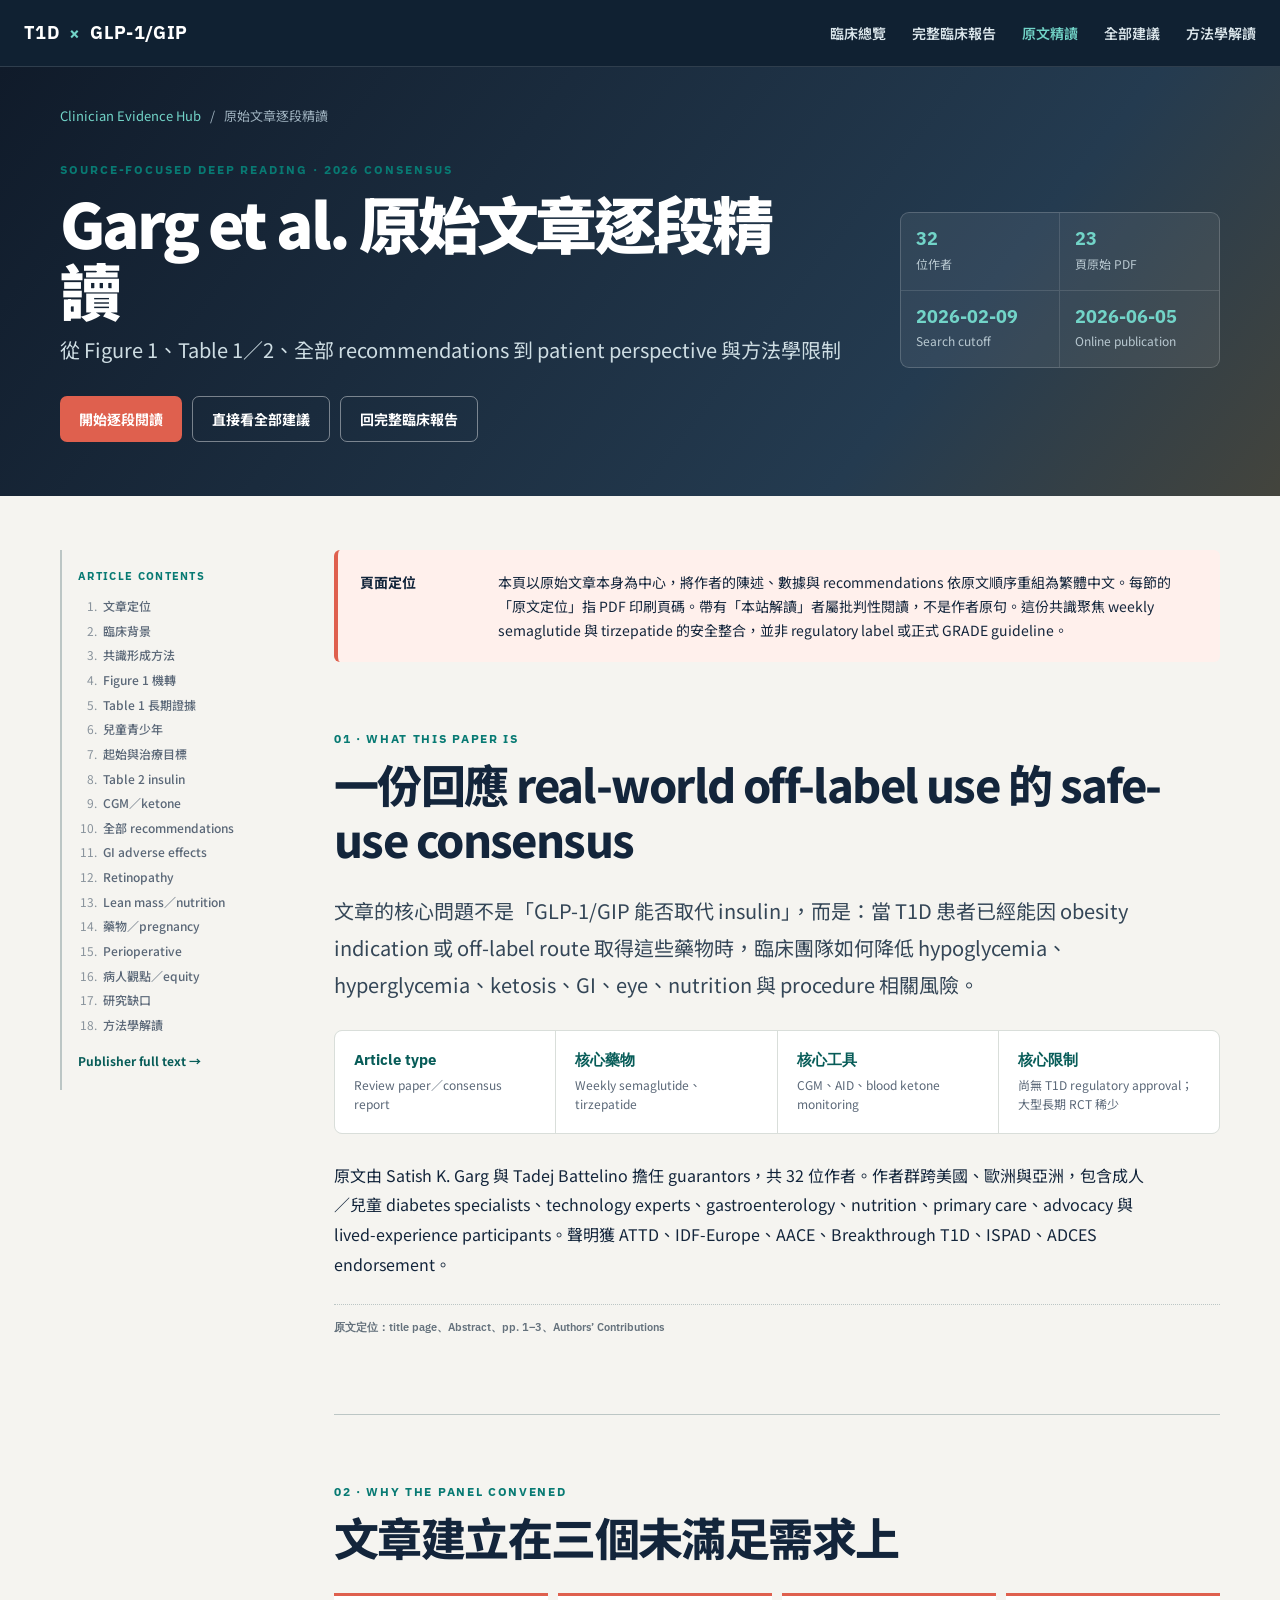
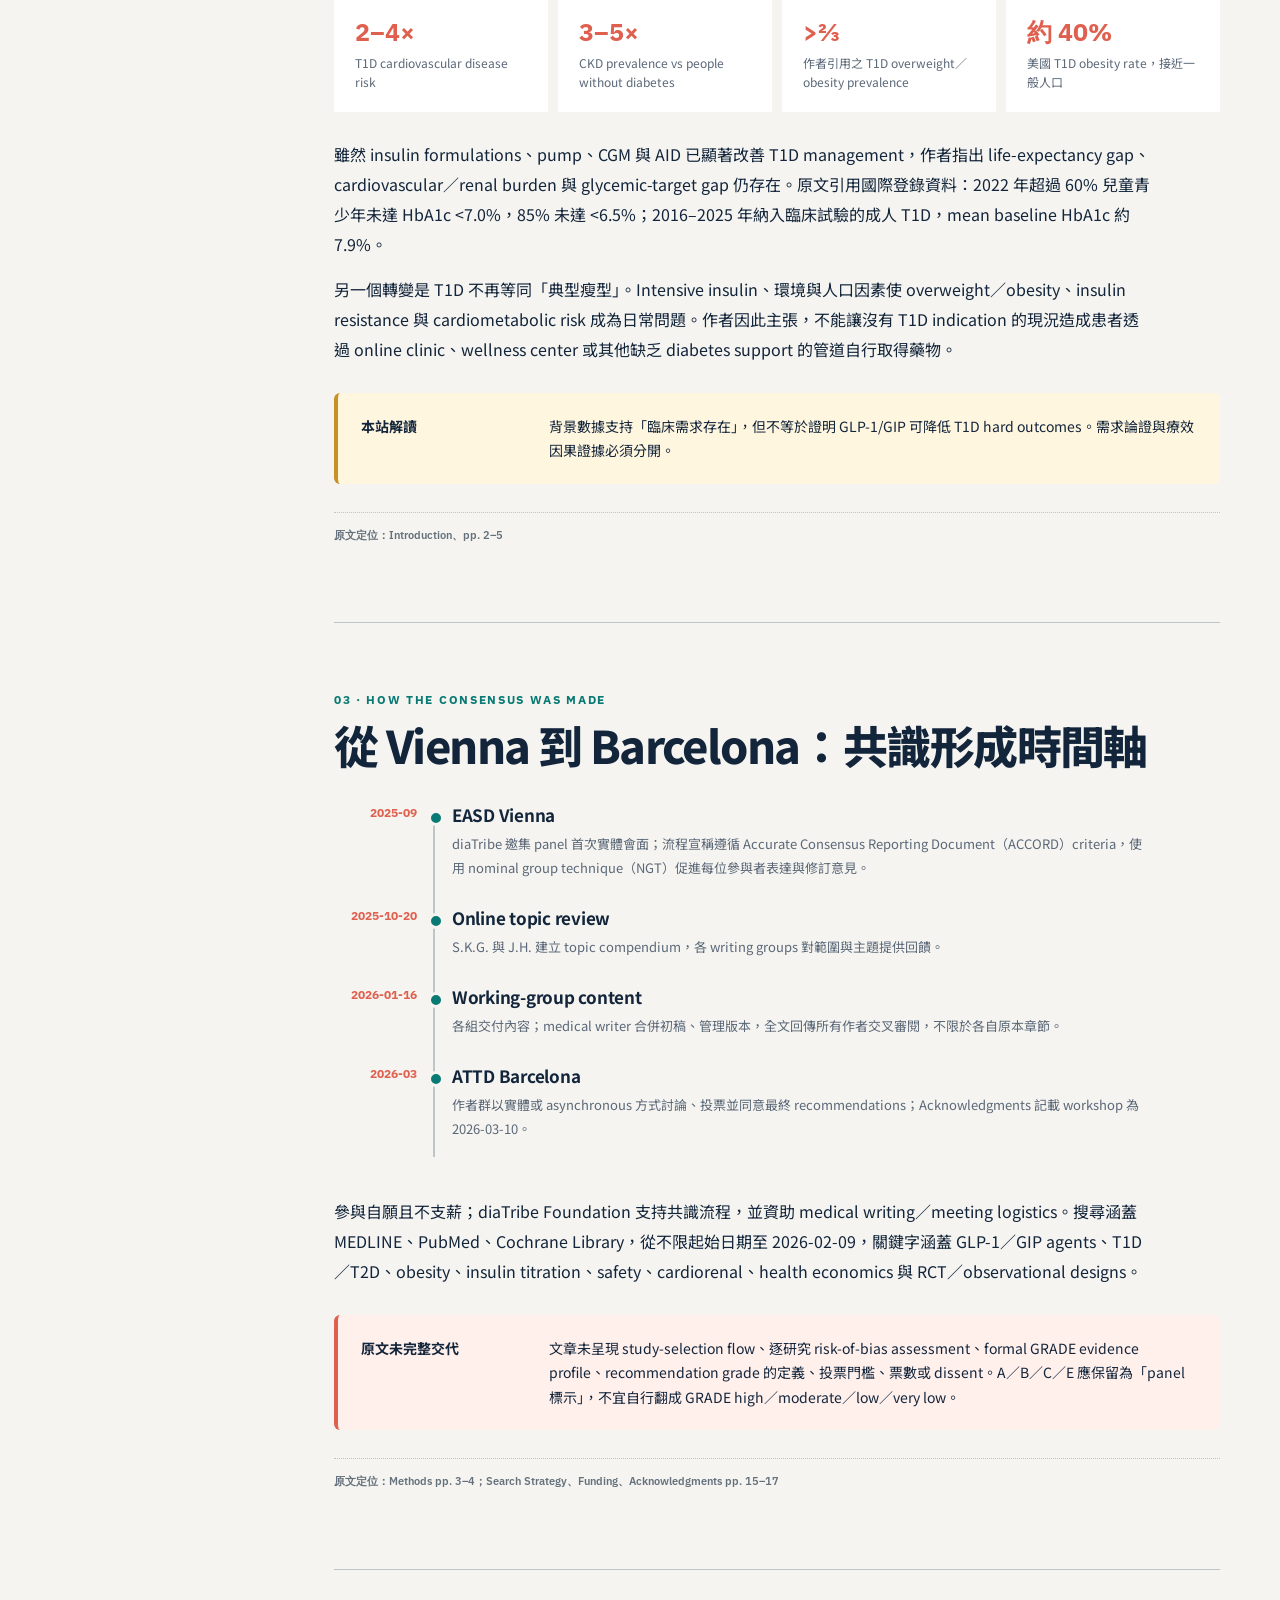
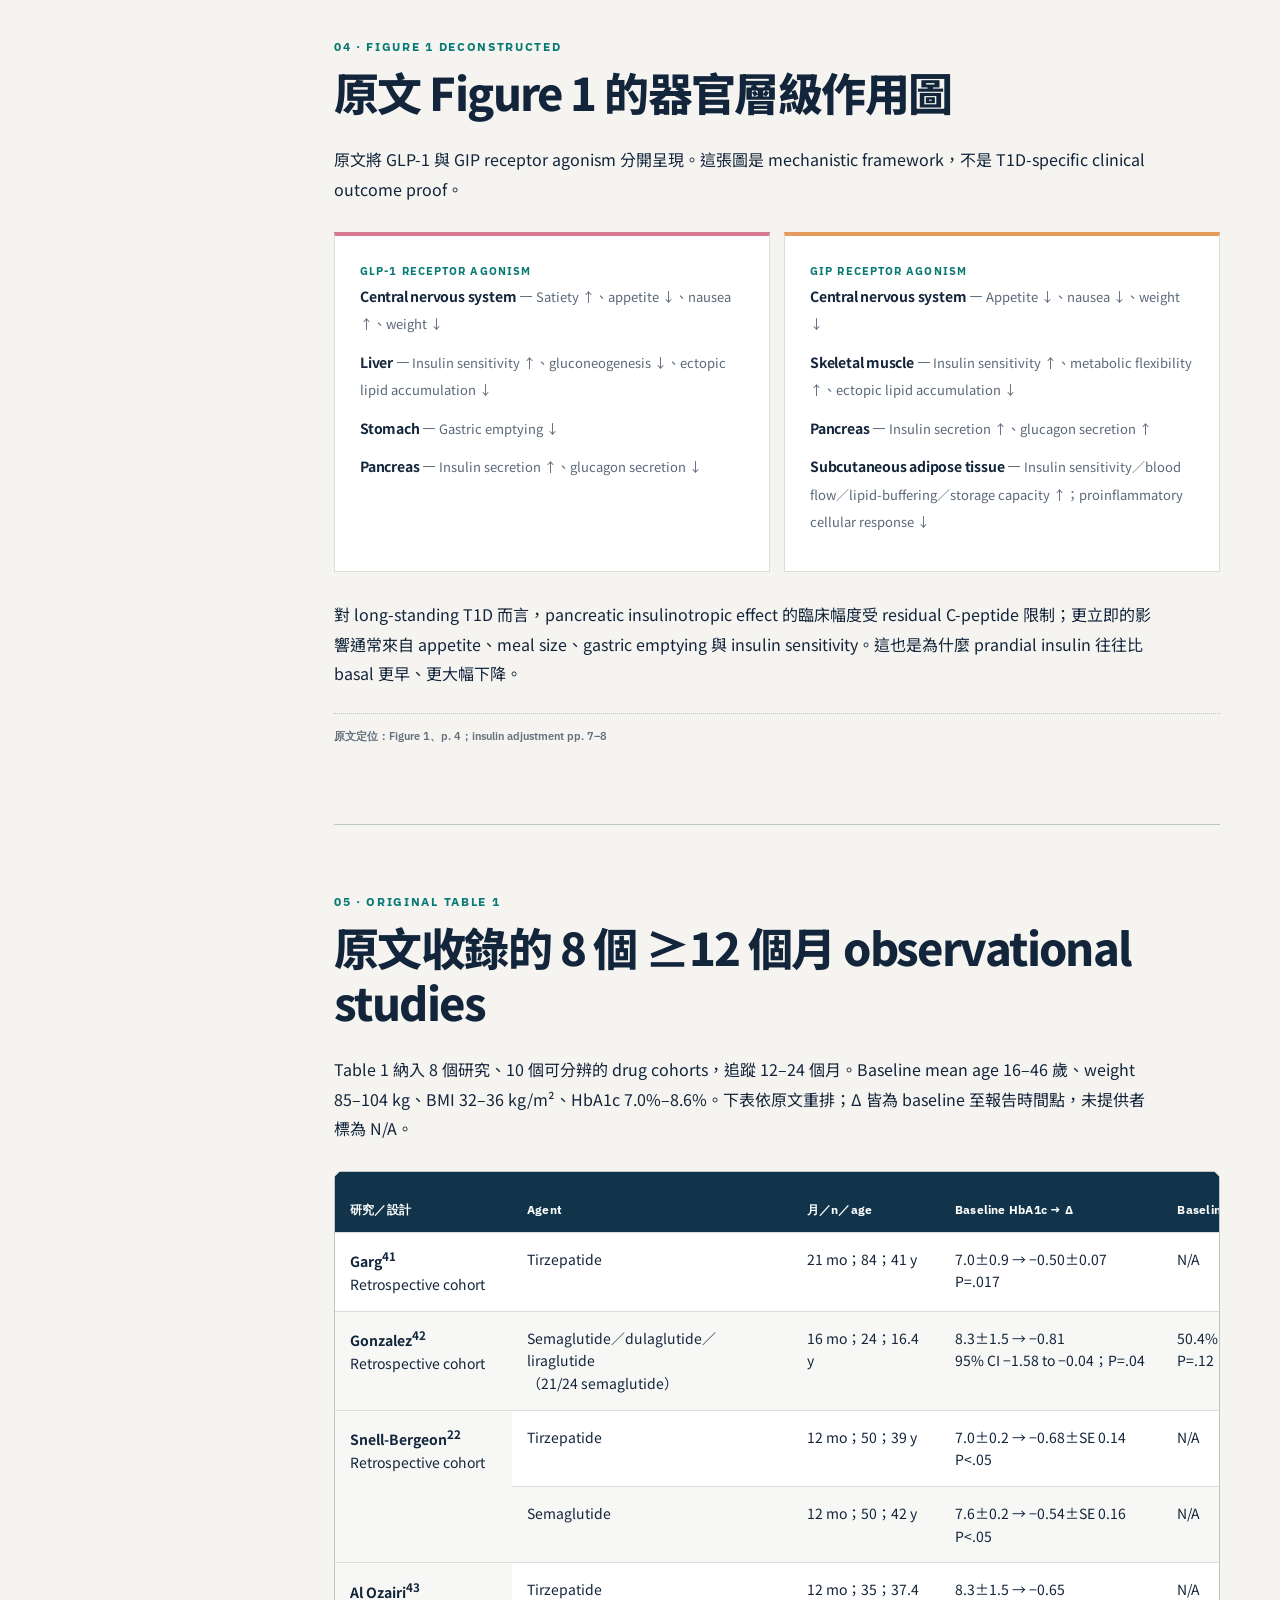
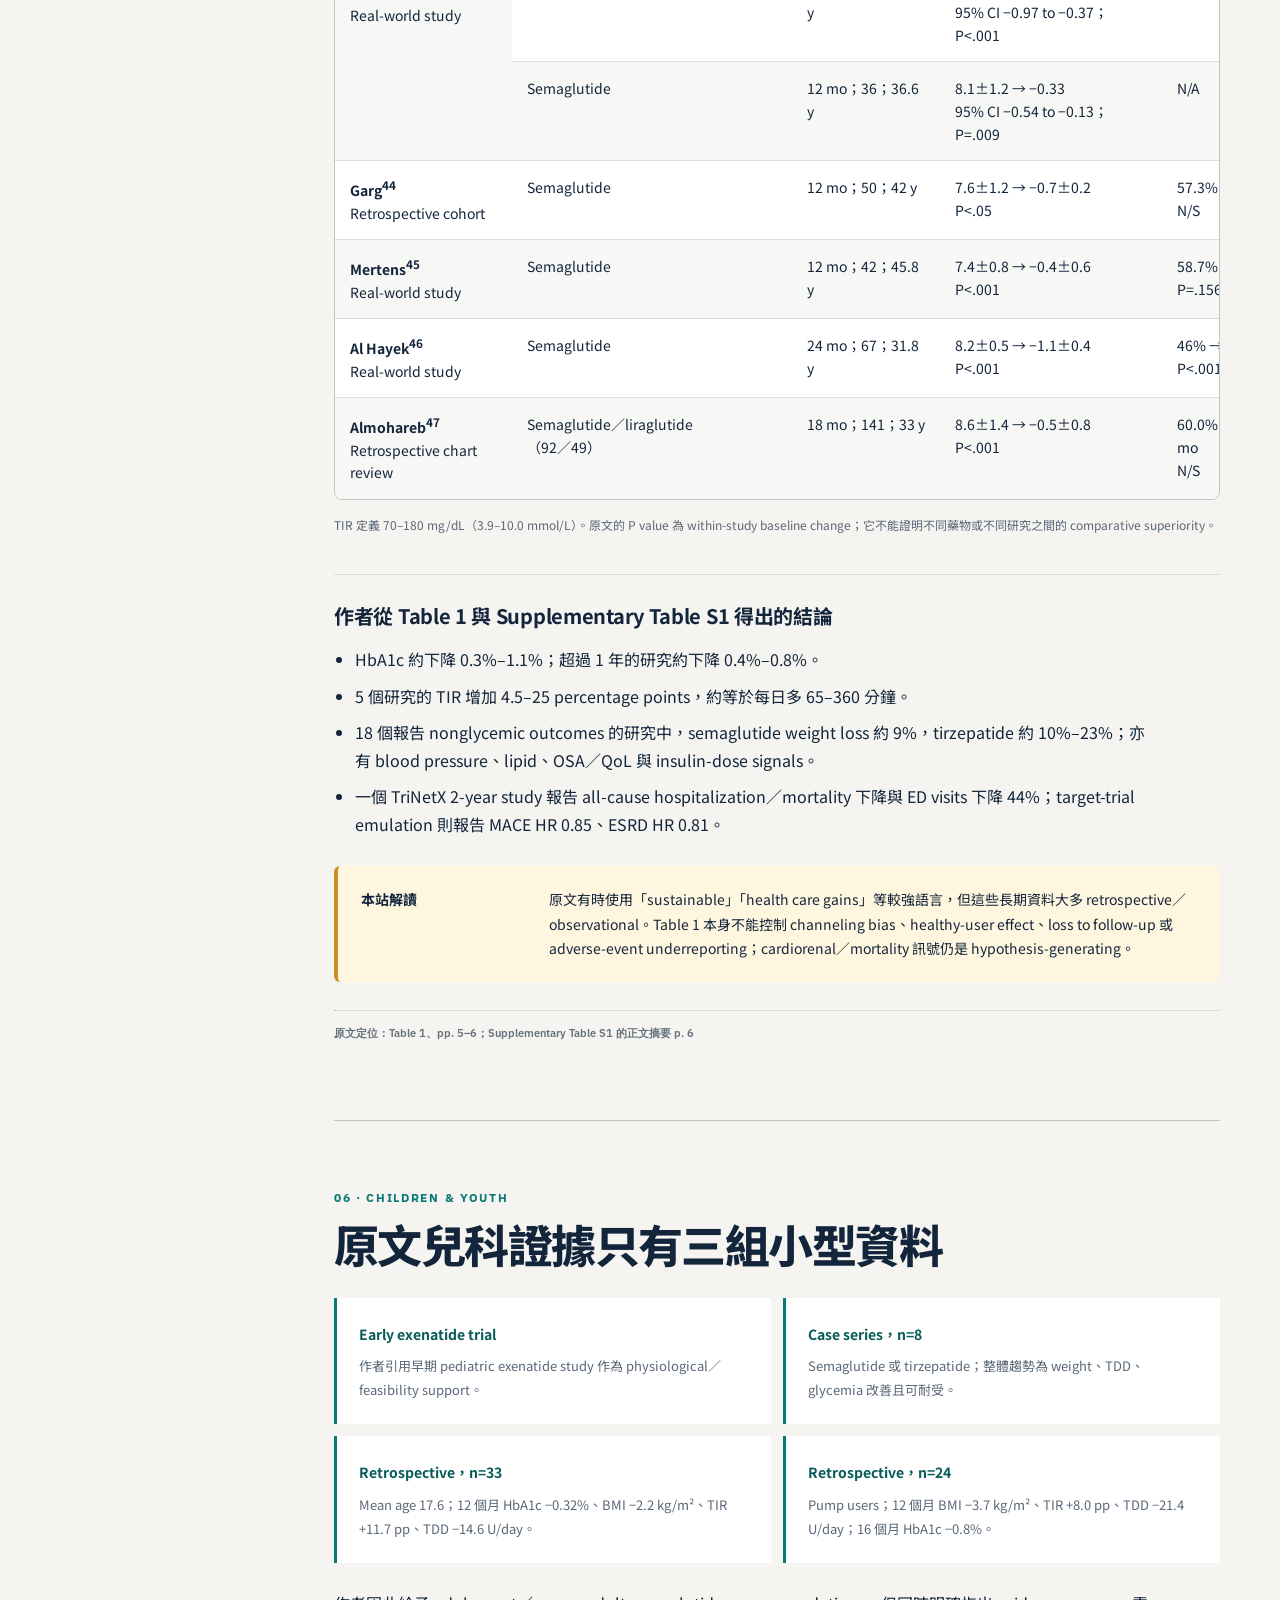
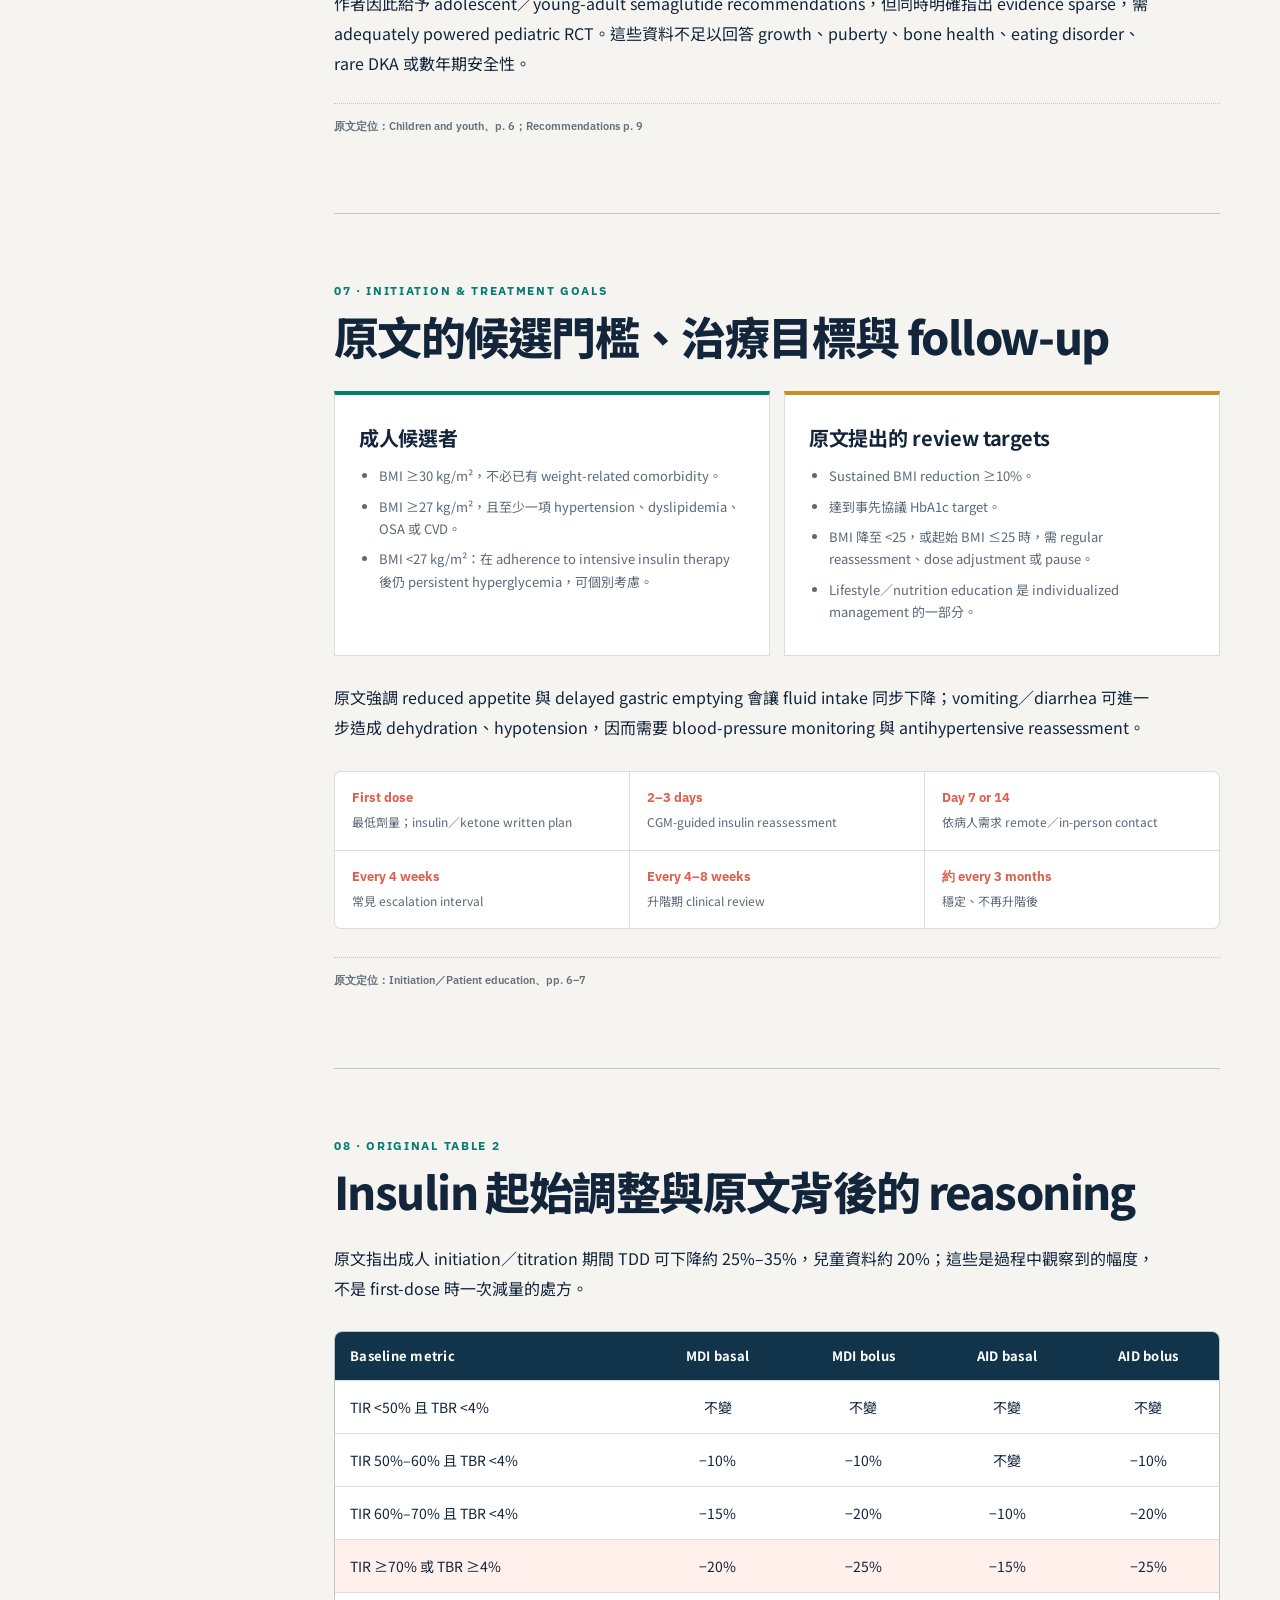
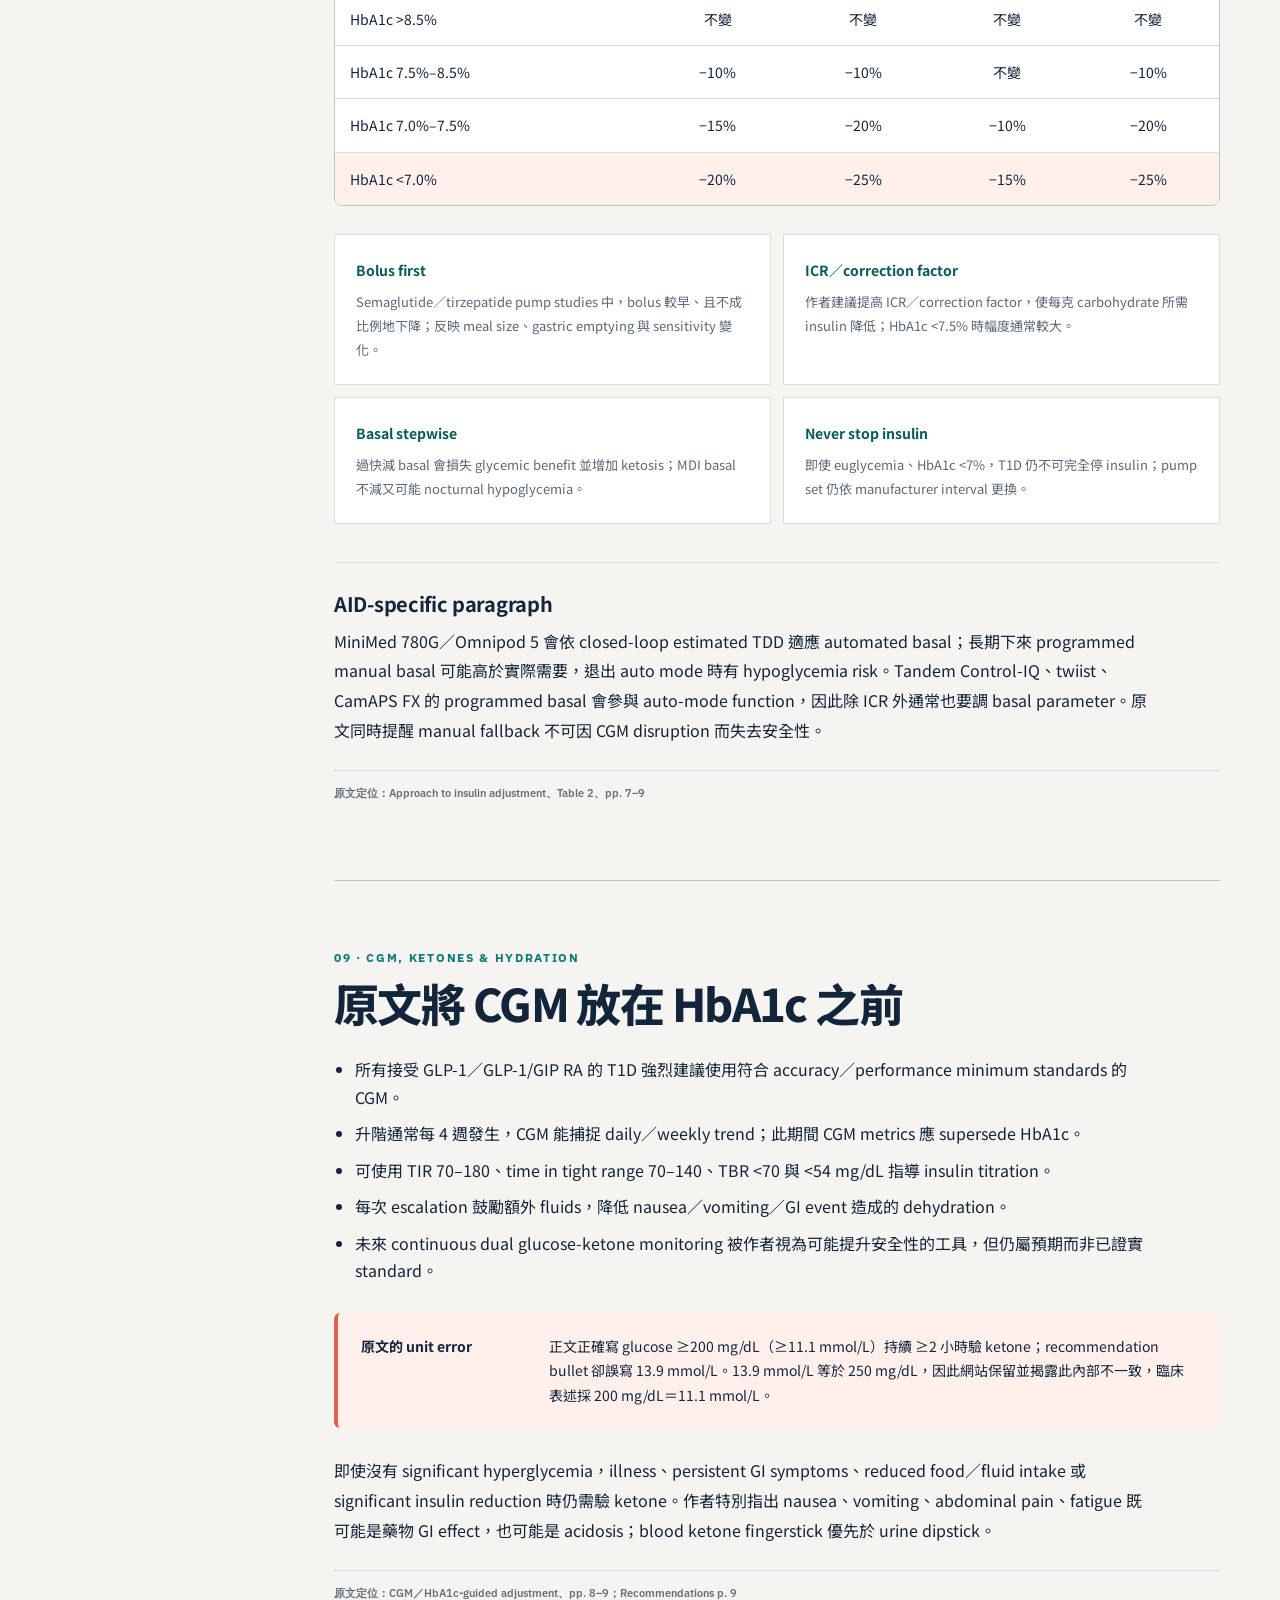
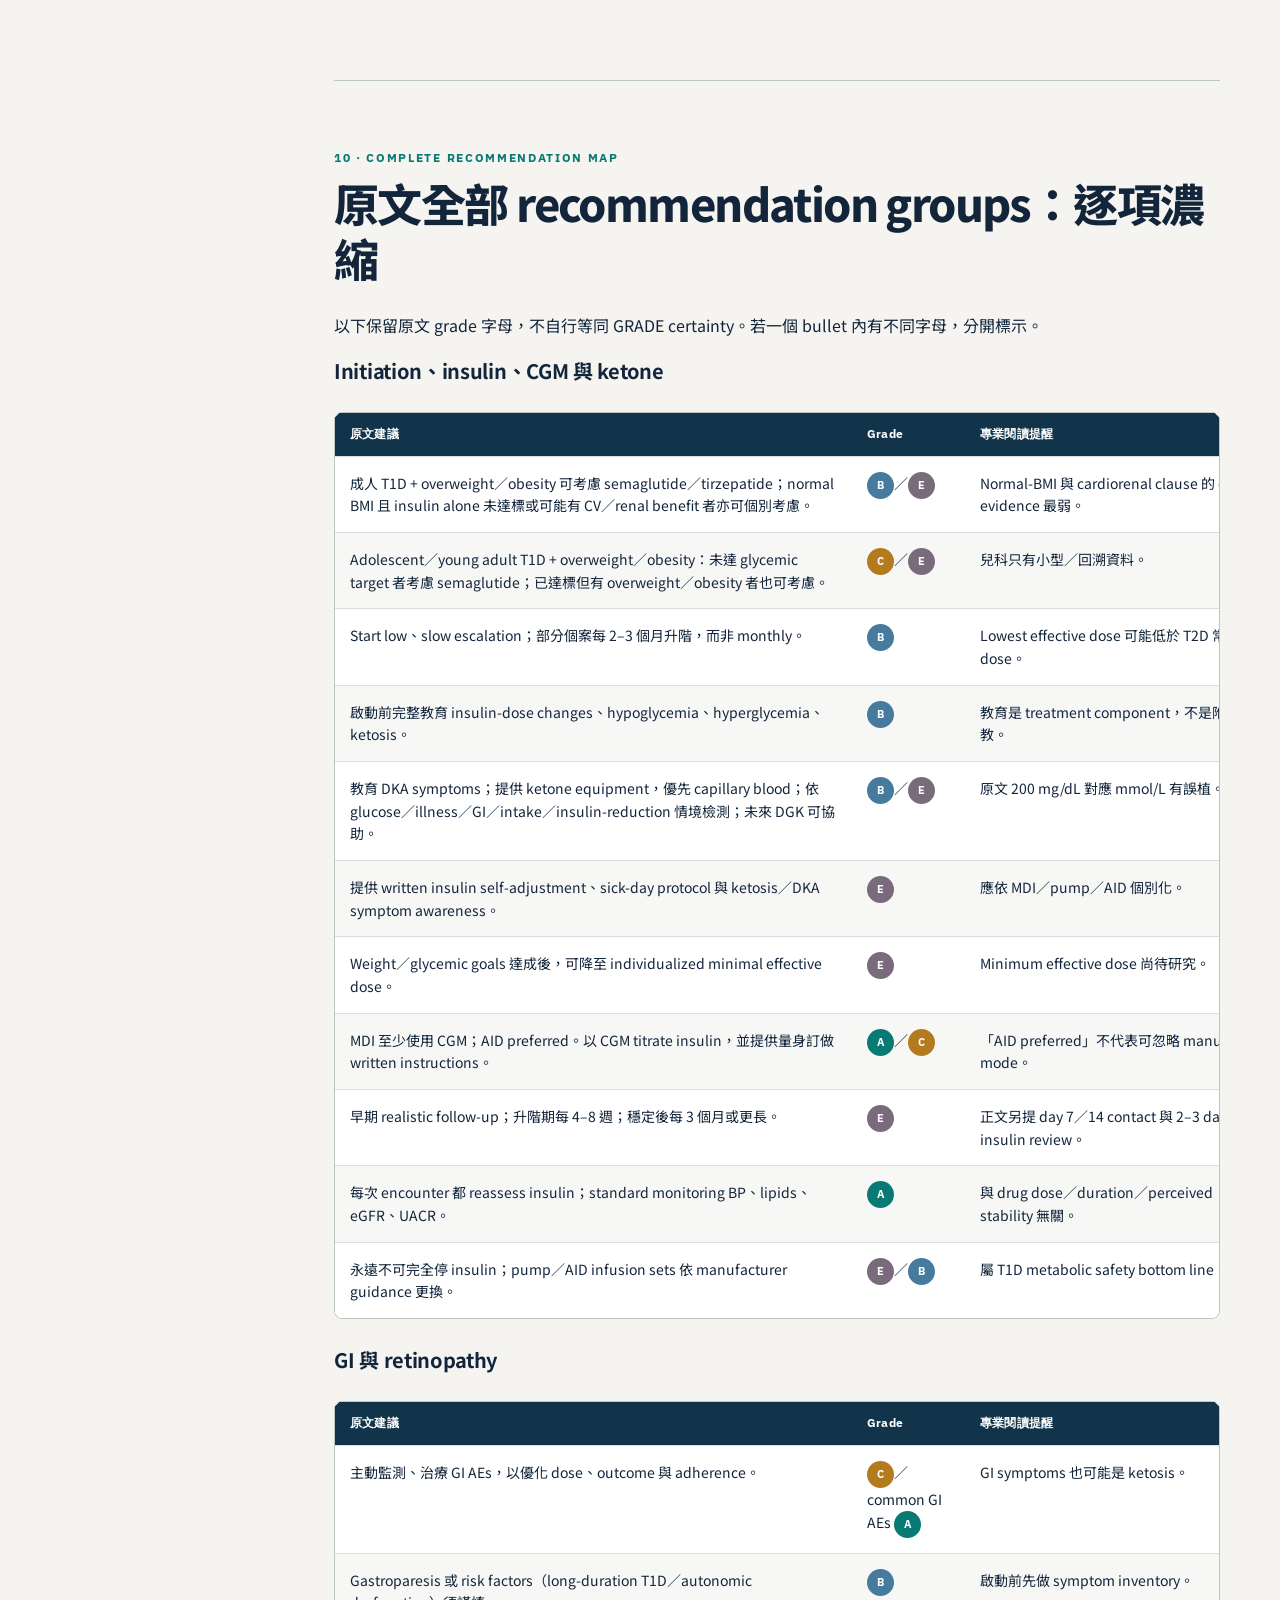
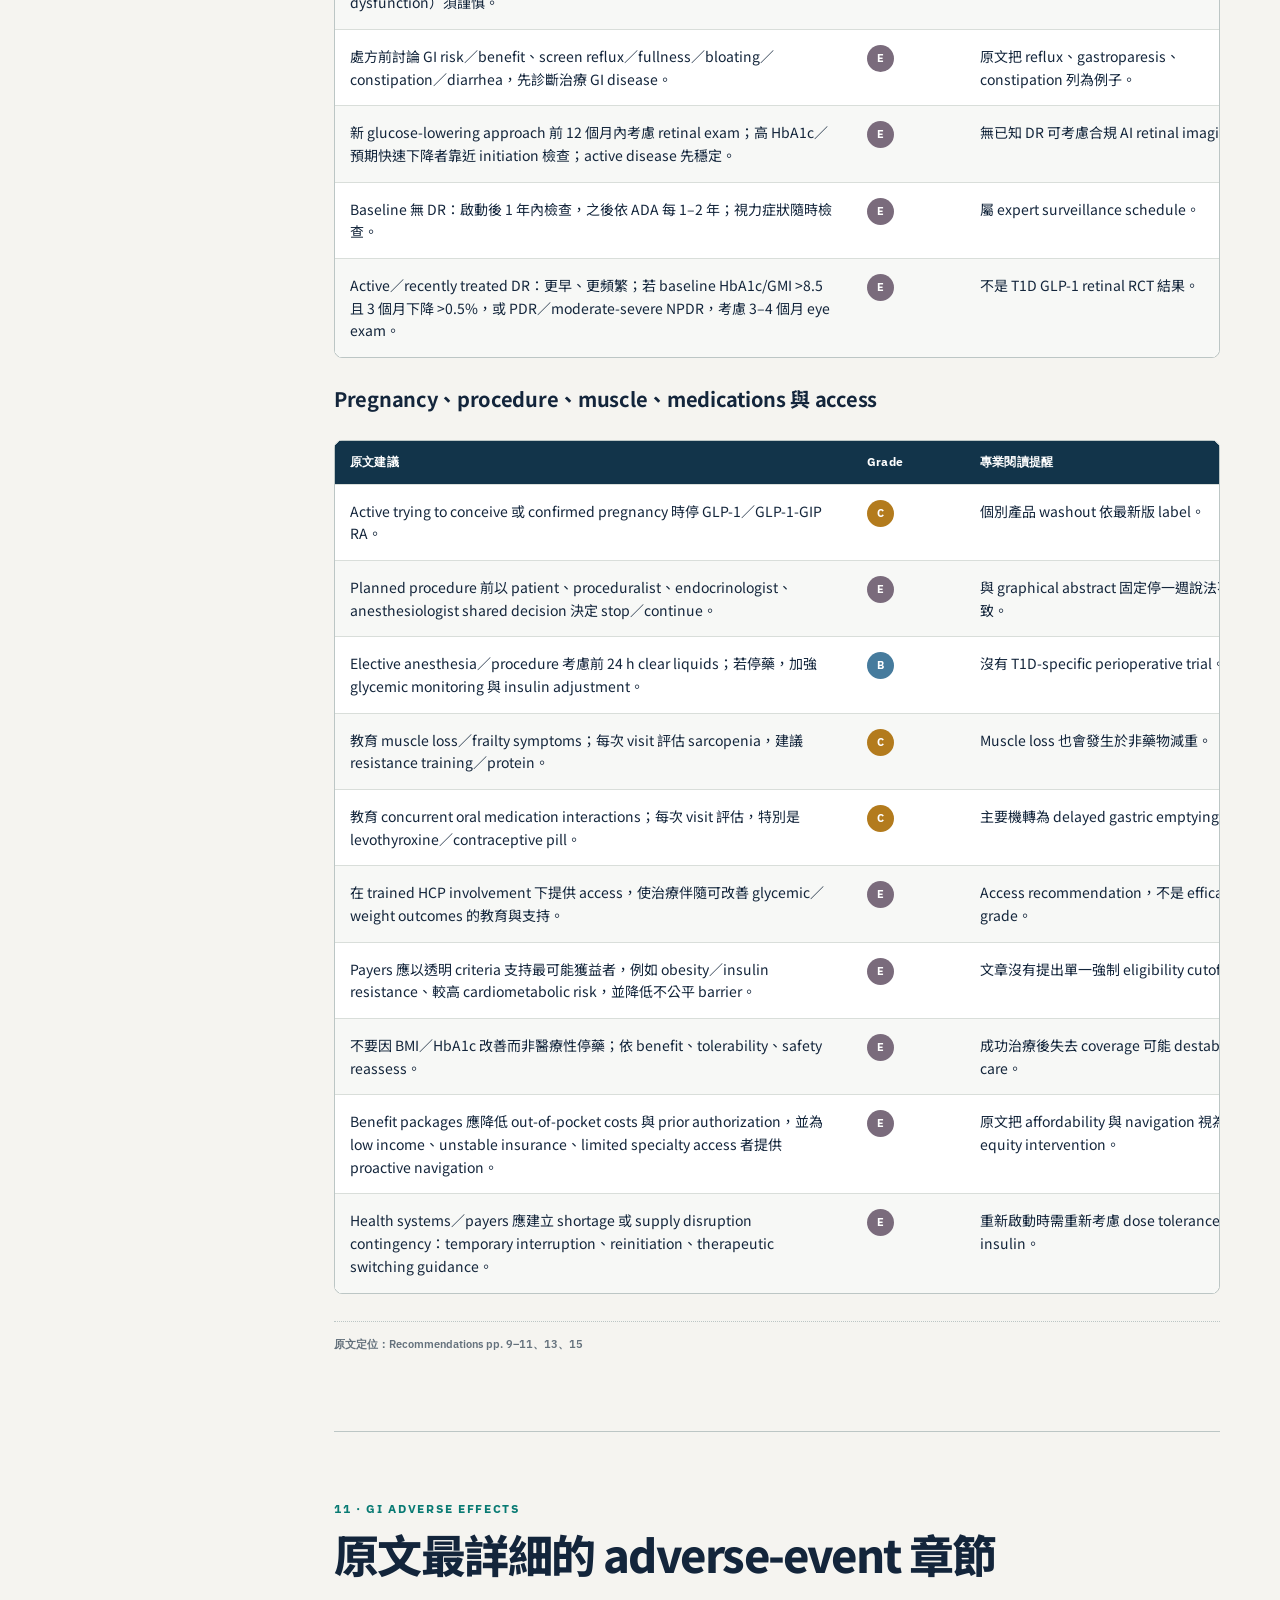
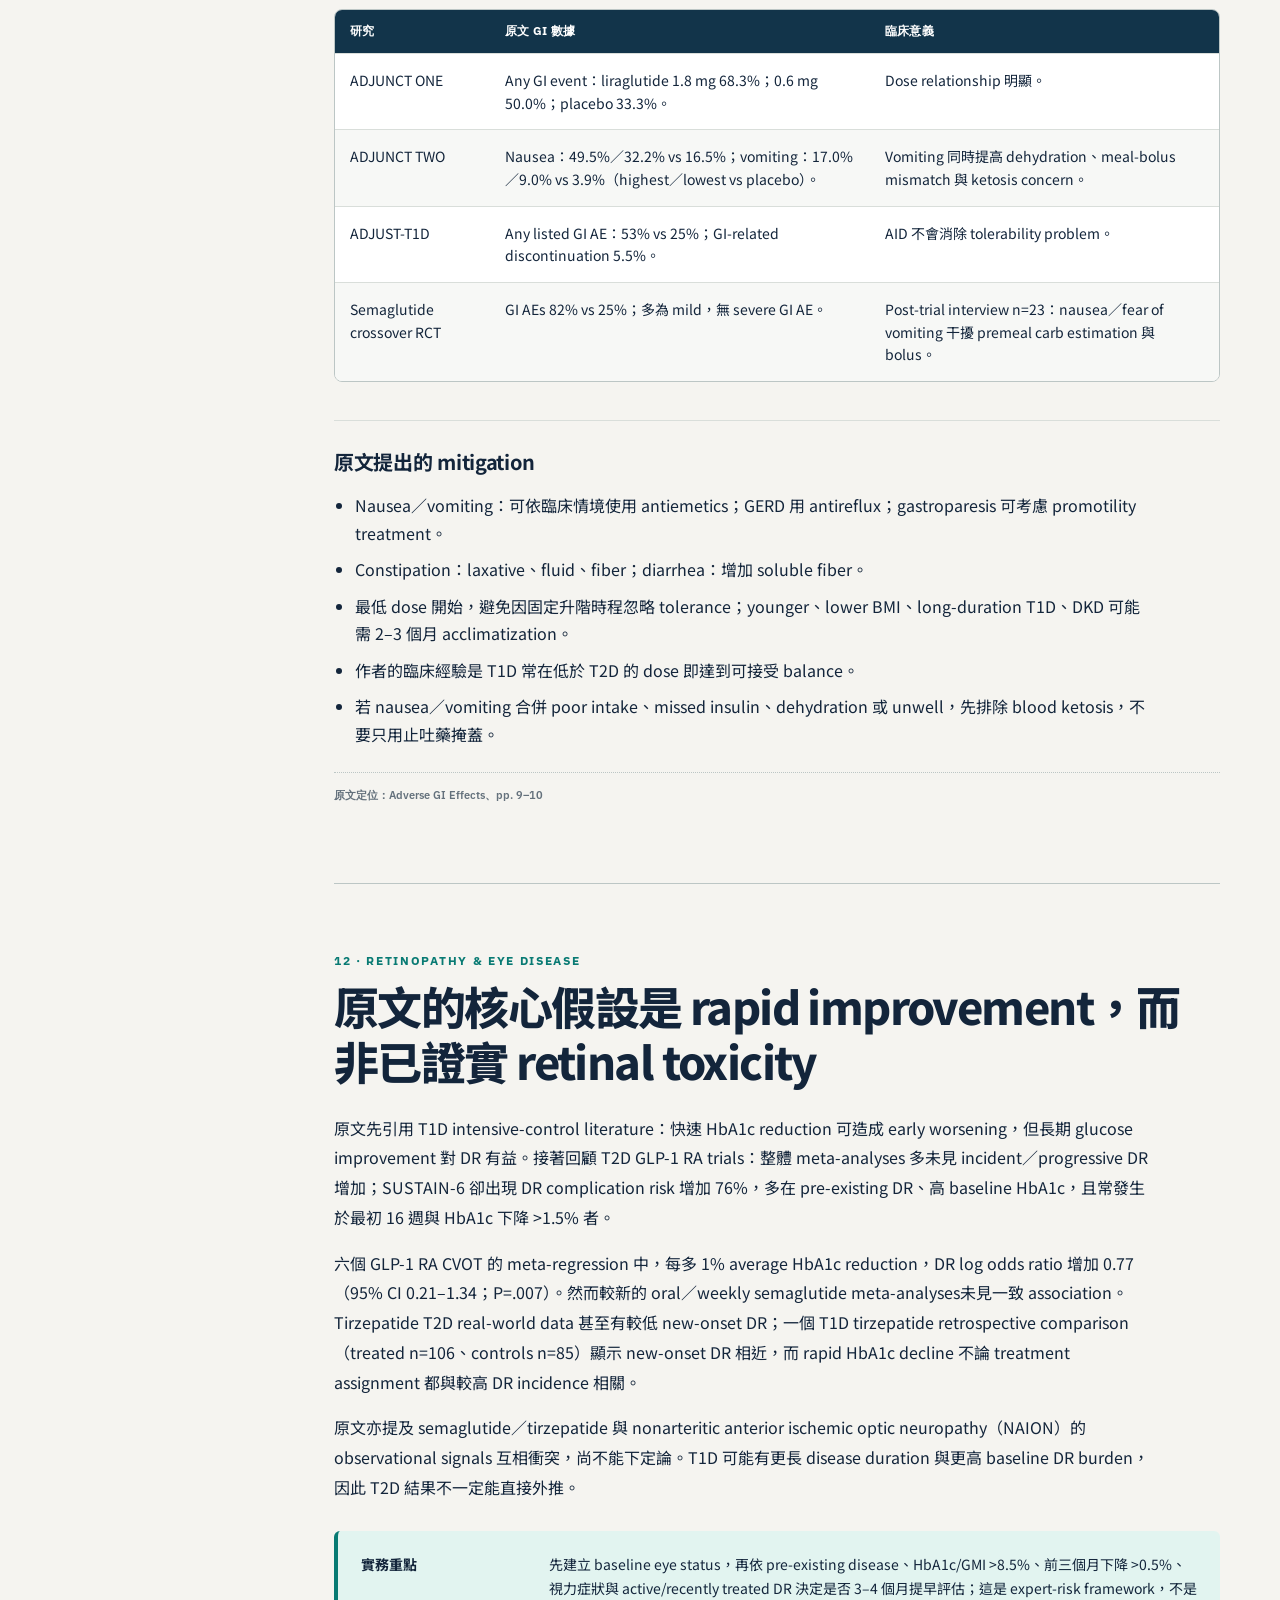
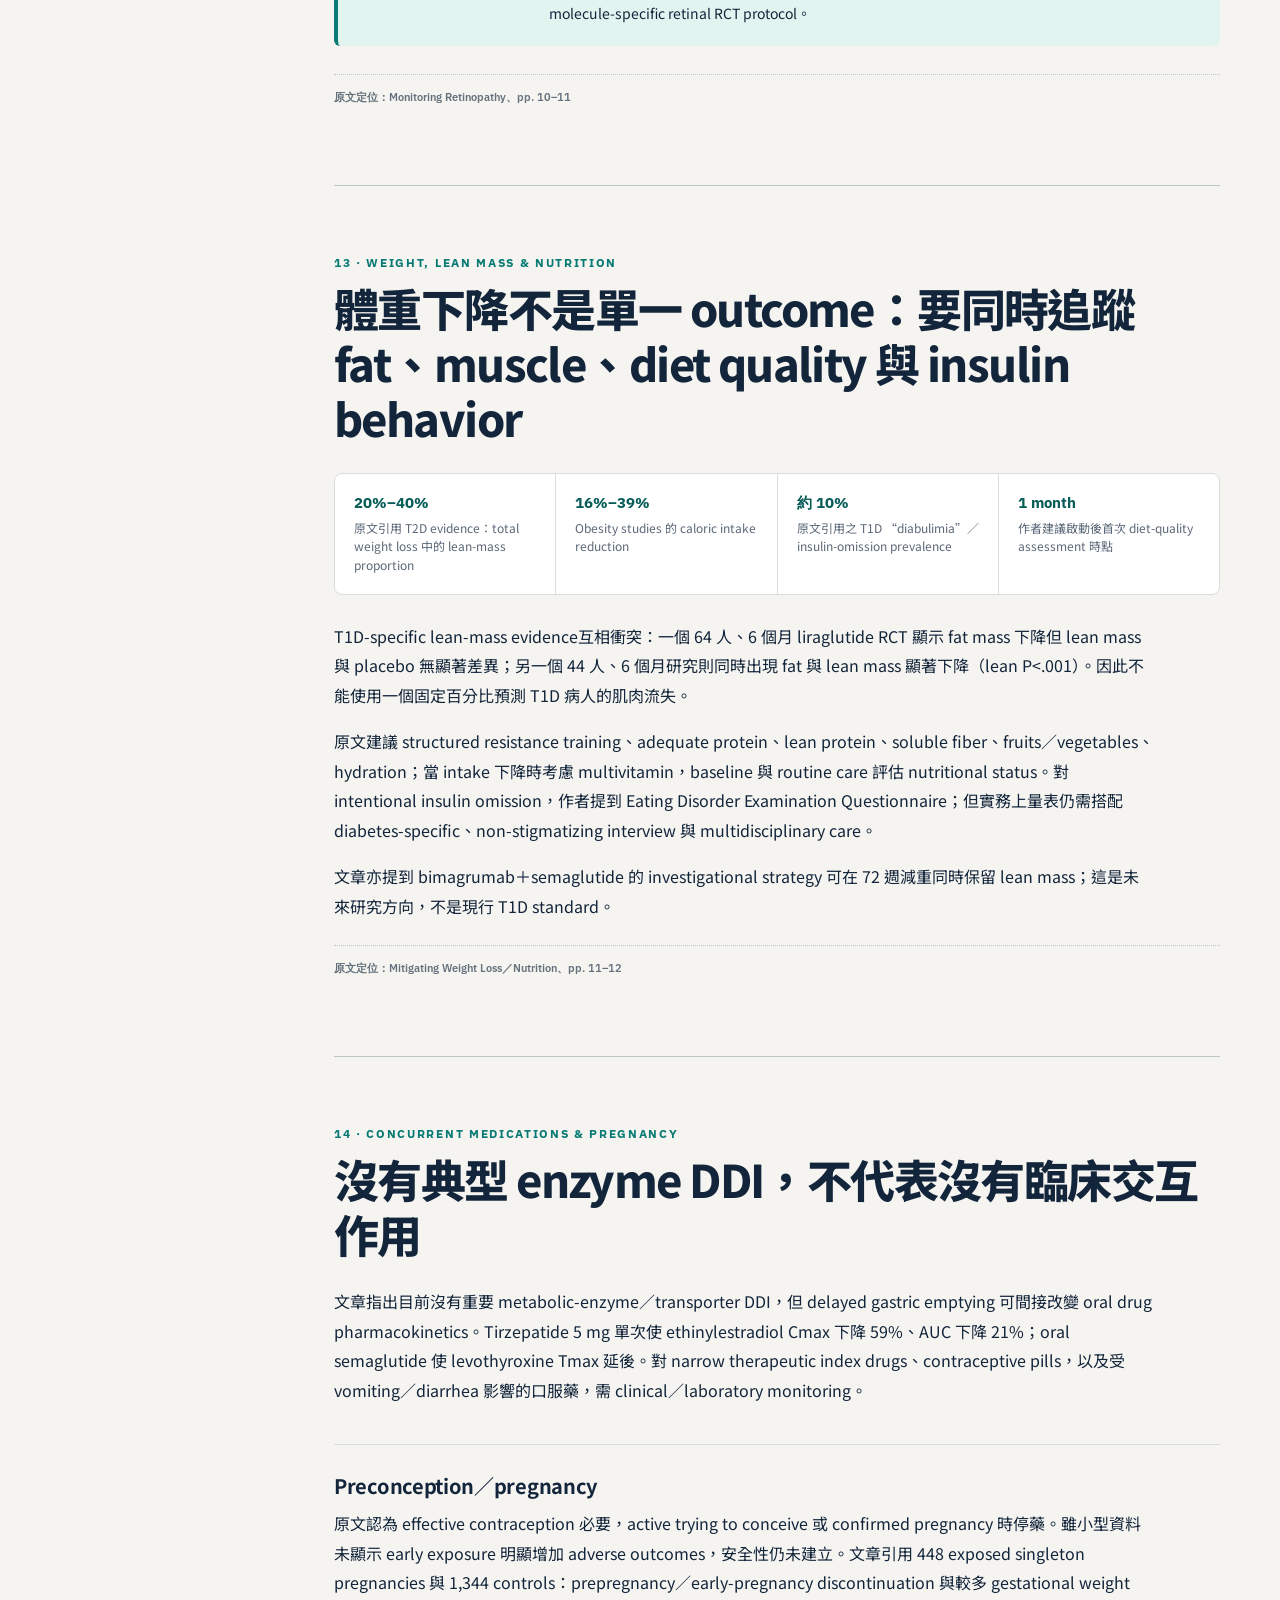
==== docs/original-article.html @ ed384903 "Add original consensus deep-reading page" ====
<!DOCTYPE html>
<html lang="zh-Hant">
<head>
  <meta charset="utf-8">
  <meta name="viewport" content="width=device-width, initial-scale=1">
  <meta name="description" content="Garg et al. 2026 T1D 使用 GLP-1／dual GLP-1-GIP receptor agonist 國際共識逐段繁體中文精讀、原文表格、完整建議與方法學解讀。">
  <title>原始文章逐段精讀｜T1D × GLP-1/GIP</title>
  <link rel="preconnect" href="https://fonts.googleapis.com">
  <link rel="preconnect" href="https://fonts.gstatic.com" crossorigin>
  <link href="https://fonts.googleapis.com/css2?family=IBM+Plex+Sans:wght@400;500;600;700&amp;family=Noto+Sans+TC:wght@400;500;600;700;900&amp;display=swap" rel="stylesheet">
  <link rel="stylesheet" href="assets/style.css">
  <link rel="stylesheet" href="assets/report.css">
</head>
<body class="report-page source-page">
  <a class="skip-link" href="#article-start">跳至文章精讀</a>
  <header class="site-header"><nav class="nav wrap" aria-label="主要導覽"><a class="brand" href="index.html">T1D <span>×</span> GLP-1/GIP</a><div class="nav-links"><a href="index.html">臨床總覽</a><a href="report.html">完整臨床報告</a><a class="active" href="original-article.html" aria-current="page">原文精讀</a><a href="#recommendations">全部建議</a><a href="#critical-reading">方法學解讀</a></div></nav></header>

  <section class="report-hero source-hero" aria-labelledby="article-title"><div class="report-wrap">
    <p class="report-breadcrumb"><a href="index.html">Clinician Evidence Hub</a><span>/</span>原始文章逐段精讀</p>
    <div class="report-title-grid"><div><p class="kicker">SOURCE-FOCUSED DEEP READING · 2026 CONSENSUS</p><h1 id="article-title">Garg et al. 原始文章逐段精讀</h1><p class="report-subtitle">從 Figure 1、Table 1／2、全部 recommendations 到 patient perspective 與方法學限制</p></div>
      <aside class="report-meta" aria-label="文章資訊"><div><b>32</b><span>位作者</span></div><div><b>23</b><span>頁原始 PDF</span></div><div><b>2026-02-09</b><span>Search cutoff</span></div><div><b>2026-06-05</b><span>Online publication</span></div></aside></div>
    <div class="report-actions"><a class="button primary" href="#article-start">開始逐段閱讀</a><a class="button secondary" href="#recommendations">直接看全部建議</a><a class="button secondary" href="report.html">回完整臨床報告</a></div>
  </div></section>

  <div class="report-wrap report-layout">
    <aside class="report-toc" aria-label="精讀章節"><p>ARTICLE CONTENTS</p><ol>
      <li><a href="#article-start">文章定位</a></li><li><a href="#background">臨床背景</a></li><li><a href="#consensus-method">共識形成方法</a></li><li><a href="#figure-1">Figure 1 機轉</a></li><li><a href="#table-1">Table 1 長期證據</a></li><li><a href="#pediatric">兒童青少年</a></li><li><a href="#initiation">起始與治療目標</a></li><li><a href="#table-2">Table 2 insulin</a></li><li><a href="#cgm-ketone">CGM／ketone</a></li><li><a href="#recommendations">全部 recommendations</a></li><li><a href="#gi">GI adverse effects</a></li><li><a href="#eye">Retinopathy</a></li><li><a href="#nutrition">Lean mass／nutrition</a></li><li><a href="#medications">藥物／pregnancy</a></li><li><a href="#perioperative">Perioperative</a></li><li><a href="#patient-equity">病人觀點／equity</a></li><li><a href="#research-gaps">研究缺口</a></li><li><a href="#critical-reading">方法學解讀</a></li>
    </ol><a class="toc-back" href="https://doi.org/10.1177/15209156261449879">Publisher full text →</a></aside>

    <main class="report-article">
      <div class="report-disclaimer"><strong>頁面定位</strong><p>本頁以原始文章本身為中心，將作者的陳述、數據與 recommendations 依原文順序重組為繁體中文。每節的「原文定位」指 PDF 印刷頁碼。帶有「本站解讀」者屬批判性閱讀，不是作者原句。這份共識聚焦 weekly semaglutide 與 tirzepatide 的安全整合，並非 regulatory label 或正式 GRADE guideline。</p></div>

      <section id="article-start" class="report-section">
        <p class="chapter-number">01 · WHAT THIS PAPER IS</p><h2>一份回應 real-world off-label use 的 safe-use consensus</h2>
        <p class="report-lead">文章的核心問題不是「GLP-1/GIP 能否取代 insulin」，而是：當 T1D 患者已經能因 obesity indication 或 off-label route 取得這些藥物時，臨床團隊如何降低 hypoglycemia、hyperglycemia、ketosis、GI、eye、nutrition 與 procedure 相關風險。</p>
        <div class="source-facts"><div><b>Article type</b><span>Review paper／consensus report</span></div><div><b>核心藥物</b><span>Weekly semaglutide、tirzepatide</span></div><div><b>核心工具</b><span>CGM、AID、blood ketone monitoring</span></div><div><b>核心限制</b><span>尚無 T1D regulatory approval；大型長期 RCT 稀少</span></div></div>
        <p>原文由 Satish K. Garg 與 Tadej Battelino 擔任 guarantors，共 32 位作者。作者群跨美國、歐洲與亞洲，包含成人／兒童 diabetes specialists、technology experts、gastroenterology、nutrition、primary care、advocacy 與 lived-experience participants。聲明獲 ATTD、IDF-Europe、AACE、Breakthrough T1D、ISPAD、ADCES endorsement。</p>
        <p class="source-locator">原文定位：title page、Abstract、pp. 1–3、Authors’ Contributions</p>
      </section>

      <section id="background" class="report-section">
        <p class="chapter-number">02 · WHY THE PANEL CONVENED</p><h2>文章建立在三個未滿足需求上</h2>
        <div class="data-strip"><article><b>2–4×</b><span>T1D cardiovascular disease risk</span></article><article><b>3–5×</b><span>CKD prevalence vs people without diabetes</span></article><article><b>&gt;⅔</b><span>作者引用之 T1D overweight／obesity prevalence</span></article><article><b>約 40%</b><span>美國 T1D obesity rate，接近一般人口</span></article></div>
        <p>雖然 insulin formulations、pump、CGM 與 AID 已顯著改善 T1D management，作者指出 life-expectancy gap、cardiovascular／renal burden 與 glycemic-target gap 仍存在。原文引用國際登錄資料：2022 年超過 60% 兒童青少年未達 HbA1c &lt;7.0%，85% 未達 &lt;6.5%；2016–2025 年納入臨床試驗的成人 T1D，mean baseline HbA1c 約 7.9%。</p>
        <p>另一個轉變是 T1D 不再等同「典型瘦型」。Intensive insulin、環境與人口因素使 overweight／obesity、insulin resistance 與 cardiometabolic risk 成為日常問題。作者因此主張，不能讓沒有 T1D indication 的現況造成患者透過 online clinic、wellness center 或其他缺乏 diabetes support 的管道自行取得藥物。</p>
        <div class="report-callout caution"><strong>本站解讀</strong><p>背景數據支持「臨床需求存在」，但不等於證明 GLP-1/GIP 可降低 T1D hard outcomes。需求論證與療效因果證據必須分開。</p></div>
        <p class="source-locator">原文定位：Introduction、pp. 2–5</p>
      </section>

      <section id="consensus-method" class="report-section">
        <p class="chapter-number">03 · HOW THE CONSENSUS WAS MADE</p><h2>從 Vienna 到 Barcelona：共識形成時間軸</h2>
        <ol class="source-timeline">
          <li><time>2025-09</time><div><h3>EASD Vienna</h3><p>diaTribe 邀集 panel 首次實體會面；流程宣稱遵循 Accurate Consensus Reporting Document（ACCORD）criteria，使用 nominal group technique（NGT）促進每位參與者表達與修訂意見。</p></div></li>
          <li><time>2025-10-20</time><div><h3>Online topic review</h3><p>S.K.G. 與 J.H. 建立 topic compendium，各 writing groups 對範圍與主題提供回饋。</p></div></li>
          <li><time>2026-01-16</time><div><h3>Working-group content</h3><p>各組交付內容；medical writer 合併初稿、管理版本，全文回傳所有作者交叉審閱，不限於各自原本章節。</p></div></li>
          <li><time>2026-03</time><div><h3>ATTD Barcelona</h3><p>作者群以實體或 asynchronous 方式討論、投票並同意最終 recommendations；Acknowledgments 記載 workshop 為 2026-03-10。</p></div></li>
        </ol>
        <p>參與自願且不支薪；diaTribe Foundation 支持共識流程，並資助 medical writing／meeting logistics。搜尋涵蓋 MEDLINE、PubMed、Cochrane Library，從不限起始日期至 2026-02-09，關鍵字涵蓋 GLP-1／GIP agents、T1D／T2D、obesity、insulin titration、safety、cardiorenal、health economics 與 RCT／observational designs。</p>
        <div class="report-callout stop"><strong>原文未完整交代</strong><p>文章未呈現 study-selection flow、逐研究 risk-of-bias assessment、formal GRADE evidence profile、recommendation grade 的定義、投票門檻、票數或 dissent。A／B／C／E 應保留為「panel 標示」，不宜自行翻成 GRADE high／moderate／low／very low。</p></div>
        <p class="source-locator">原文定位：Methods pp. 3–4；Search Strategy、Funding、Acknowledgments pp. 15–17</p>
      </section>

      <section id="figure-1" class="report-section">
        <p class="chapter-number">04 · FIGURE 1 DECONSTRUCTED</p><h2>原文 Figure 1 的器官層級作用圖</h2>
        <p>原文將 GLP-1 與 GIP receptor agonism 分開呈現。這張圖是 mechanistic framework，不是 T1D-specific clinical outcome proof。</p>
        <div class="organ-map">
          <article><p class="evidence-label">GLP-1 RECEPTOR AGONISM</p><h3>Central nervous system</h3><p>Satiety ↑、appetite ↓、nausea ↑、weight ↓</p><h3>Liver</h3><p>Insulin sensitivity ↑、gluconeogenesis ↓、ectopic lipid accumulation ↓</p><h3>Stomach</h3><p>Gastric emptying ↓</p><h3>Pancreas</h3><p>Insulin secretion ↑、glucagon secretion ↓</p></article>
          <article><p class="evidence-label">GIP RECEPTOR AGONISM</p><h3>Central nervous system</h3><p>Appetite ↓、nausea ↓、weight ↓</p><h3>Skeletal muscle</h3><p>Insulin sensitivity ↑、metabolic flexibility ↑、ectopic lipid accumulation ↓</p><h3>Pancreas</h3><p>Insulin secretion ↑、glucagon secretion ↑</p><h3>Subcutaneous adipose tissue</h3><p>Insulin sensitivity／blood flow／lipid-buffering／storage capacity ↑；proinflammatory cellular response ↓</p></article>
        </div>
        <p>對 long-standing T1D 而言，pancreatic insulinotropic effect 的臨床幅度受 residual C-peptide 限制；更立即的影響通常來自 appetite、meal size、gastric emptying 與 insulin sensitivity。這也是為什麼 prandial insulin 往往比 basal 更早、更大幅下降。</p>
        <p class="source-locator">原文定位：Figure 1、p. 4；insulin adjustment pp. 7–8</p>
      </section>

      <section id="table-1" class="report-section">
        <p class="chapter-number">05 · ORIGINAL TABLE 1</p><h2>原文收錄的 8 個 ≥12 個月 observational studies</h2>
        <p>Table 1 納入 8 個研究、10 個可分辨的 drug cohorts，追蹤 12–24 個月。Baseline mean age 16–46 歲、weight 85–104 kg、BMI 32–36 kg/m²、HbA1c 7.0%–8.6%。下表依原文重排；Δ 皆為 baseline 至報告時間點，未提供者標為 N/A。</p>
        <div class="report-table-wrap wide-table-wrap"><table class="evidence-table original-table"><thead><tr><th scope="col">研究／設計</th><th scope="col">Agent</th><th scope="col">月／n／age</th><th scope="col">Baseline HbA1c → Δ</th><th scope="col">Baseline TIR → Δ</th><th scope="col">Baseline weight → Δ%</th></tr></thead><tbody>
          <tr><td><b>Garg<sup>41</sup></b><br>Retrospective cohort</td><td>Tirzepatide</td><td>21 mo；84；41 y</td><td>7.0±0.9 → −0.50±0.07<br>P=.017</td><td>N/A</td><td>95.0 kg → −23.4%<br>P&lt;.001</td></tr>
          <tr><td><b>Gonzalez<sup>42</sup></b><br>Retrospective cohort</td><td>Semaglutide／dulaglutide／liraglutide<br>（21/24 semaglutide）</td><td>16 mo；24；16.4 y</td><td>8.3±1.5 → −0.81<br>95% CI −1.58 to −0.04；P=.04</td><td>50.4% → +7.6 pp<br>P=.12</td><td>89.2 kg → −7.6%<br>P=.02</td></tr>
          <tr><td rowspan="2"><b>Snell-Bergeon<sup>22</sup></b><br>Retrospective cohort</td><td>Tirzepatide</td><td>12 mo；50；39 y</td><td>7.0±0.2 → −0.68±SE 0.14<br>P&lt;.05</td><td>N/A</td><td>103.7 kg → −21.4%<br>P&lt;.001</td></tr>
          <tr><td>Semaglutide</td><td>12 mo；50；42 y</td><td>7.6±0.2 → −0.54±SE 0.16<br>P&lt;.05</td><td>N/A</td><td>96.7 kg → −9.1%<br>P&lt;.001</td></tr>
          <tr><td rowspan="2"><b>Al Ozairi<sup>43</sup></b><br>Real-world study</td><td>Tirzepatide</td><td>12 mo；35；37.4 y</td><td>8.3±1.5 → −0.65<br>95% CI −0.97 to −0.37；P&lt;.001</td><td>N/A</td><td>86.8 kg → −11.1%<br>P&lt;.001</td></tr>
          <tr><td>Semaglutide</td><td>12 mo；36；36.6 y</td><td>8.1±1.2 → −0.33<br>95% CI −0.54 to −0.13；P=.009</td><td>N/A</td><td>85.1 kg → −10.0%<br>P&lt;.001</td></tr>
          <tr><td><b>Garg<sup>44</sup></b><br>Retrospective cohort</td><td>Semaglutide</td><td>12 mo；50；42 y</td><td>7.6±1.2 → −0.7±0.2<br>P&lt;.05</td><td>57.3% → +5.1 pp<br>N/S</td><td>96.9 kg → −7.6%<br>P&lt;.05</td></tr>
          <tr><td><b>Mertens<sup>45</sup></b><br>Real-world study</td><td>Semaglutide</td><td>12 mo；42；45.8 y</td><td>7.4±0.8 → −0.4±0.6<br>P&lt;.001</td><td>58.7% → +4.5 pp<br>P=.156</td><td>97.4 kg → −13.3%<br>P&lt;.001</td></tr>
          <tr><td><b>Al Hayek<sup>46</sup></b><br>Real-world study</td><td>Semaglutide</td><td>24 mo；67；31.8 y</td><td>8.2±0.5 → −1.1±0.4<br>P&lt;.001</td><td>46% → +25 pp<br>P&lt;.001</td><td>86.0 kg → −16.3%<br>P&lt;.001</td></tr>
          <tr><td><b>Almohareb<sup>47</sup></b><br>Retrospective chart review</td><td>Semaglutide／liraglutide<br>（92／49）</td><td>18 mo；141；33 y</td><td>8.6±1.4 → −0.5±0.8<br>P&lt;.001</td><td>60.0% → +17.0 pp at 3 mo<br>N/S</td><td>91.5 kg → −4.5%<br>P&lt;.001</td></tr>
        </tbody></table></div>
        <p class="table-note">TIR 定義 70–180 mg/dL（3.9–10.0 mmol/L）。原文的 P value 為 within-study baseline change；它不能證明不同藥物或不同研究之間的 comparative superiority。</p>
        <h3 class="subsection-heading">作者從 Table 1 與 Supplementary Table S1 得出的結論</h3>
        <ul class="dense-list"><li>HbA1c 約下降 0.3%–1.1%；超過 1 年的研究約下降 0.4%–0.8%。</li><li>5 個研究的 TIR 增加 4.5–25 percentage points，約等於每日多 65–360 分鐘。</li><li>18 個報告 nonglycemic outcomes 的研究中，semaglutide weight loss 約 9%，tirzepatide 約 10%–23%；亦有 blood pressure、lipid、OSA／QoL 與 insulin-dose signals。</li><li>一個 TriNetX 2-year study 報告 all-cause hospitalization／mortality 下降與 ED visits 下降 44%；target-trial emulation 則報告 MACE HR 0.85、ESRD HR 0.81。</li></ul>
        <div class="report-callout caution"><strong>本站解讀</strong><p>原文有時使用「sustainable」「health care gains」等較強語言，但這些長期資料大多 retrospective／observational。Table 1 本身不能控制 channeling bias、healthy-user effect、loss to follow-up 或 adverse-event underreporting；cardiorenal／mortality 訊號仍是 hypothesis-generating。</p></div>
        <p class="source-locator">原文定位：Table 1、pp. 5–6；Supplementary Table S1 的正文摘要 p. 6</p>
      </section>

      <section id="pediatric" class="report-section">
        <p class="chapter-number">06 · CHILDREN &amp; YOUTH</p><h2>原文兒科證據只有三組小型資料</h2>
        <div class="pediatric-evidence"><article><b>Early exenatide trial</b><p>作者引用早期 pediatric exenatide study 作為 physiological／feasibility support。</p></article><article><b>Case series，n=8</b><p>Semaglutide 或 tirzepatide；整體趨勢為 weight、TDD、glycemia 改善且可耐受。</p></article><article><b>Retrospective，n=33</b><p>Mean age 17.6；12 個月 HbA1c −0.32%、BMI −2.2 kg/m²、TIR +11.7 pp、TDD −14.6 U/day。</p></article><article><b>Retrospective，n=24</b><p>Pump users；12 個月 BMI −3.7 kg/m²、TIR +8.0 pp、TDD −21.4 U/day；16 個月 HbA1c −0.8%。</p></article></div>
        <p>作者因此給予 adolescent／young-adult semaglutide recommendations，但同時明確指出 evidence sparse，需 adequately powered pediatric RCT。這些資料不足以回答 growth、puberty、bone health、eating disorder、rare DKA 或數年期安全性。</p>
        <p class="source-locator">原文定位：Children and youth、p. 6；Recommendations p. 9</p>
      </section>

      <section id="initiation" class="report-section">
        <p class="chapter-number">07 · INITIATION &amp; TREATMENT GOALS</p><h2>原文的候選門檻、治療目標與 follow-up</h2>
        <div class="decision-grid"><article><h3>成人候選者</h3><ul><li>BMI ≥30 kg/m²，不必已有 weight-related comorbidity。</li><li>BMI ≥27 kg/m²，且至少一項 hypertension、dyslipidemia、OSA 或 CVD。</li><li>BMI &lt;27 kg/m²：在 adherence to intensive insulin therapy 後仍 persistent hyperglycemia，可個別考慮。</li></ul></article><article><h3>原文提出的 review targets</h3><ul><li>Sustained BMI reduction ≥10%。</li><li>達到事先協議 HbA1c target。</li><li>BMI 降至 &lt;25，或起始 BMI ≤25 時，需 regular reassessment、dose adjustment 或 pause。</li><li>Lifestyle／nutrition education 是 individualized management 的一部分。</li></ul></article></div>
        <p>原文強調 reduced appetite 與 delayed gastric emptying 會讓 fluid intake 同步下降；vomiting／diarrhea 可進一步造成 dehydration、hypotension，因而需要 blood-pressure monitoring 與 antihypertensive reassessment。</p>
        <div class="followup-band"><div><b>First dose</b><span>最低劑量；insulin／ketone written plan</span></div><div><b>2–3 days</b><span>CGM-guided insulin reassessment</span></div><div><b>Day 7 or 14</b><span>依病人需求 remote／in-person contact</span></div><div><b>Every 4 weeks</b><span>常見 escalation interval</span></div><div><b>Every 4–8 weeks</b><span>升階期 clinical review</span></div><div><b>約 every 3 months</b><span>穩定、不再升階後</span></div></div>
        <p class="source-locator">原文定位：Initiation／Patient education、pp. 6–7</p>
      </section>

      <section id="table-2" class="report-section">
        <p class="chapter-number">08 · ORIGINAL TABLE 2</p><h2>Insulin 起始調整與原文背後的 reasoning</h2>
        <p>原文指出成人 initiation／titration 期間 TDD 可下降約 25%–35%，兒童資料約 20%；這些是過程中觀察到的幅度，不是 first-dose 時一次減量的處方。</p>
        <div class="report-table-wrap"><table class="report-dose-table"><thead><tr><th>Baseline metric</th><th>MDI basal</th><th>MDI bolus</th><th>AID basal</th><th>AID bolus</th></tr></thead><tbody><tr><td>TIR &lt;50% 且 TBR &lt;4%</td><td>不變</td><td>不變</td><td>不變</td><td>不變</td></tr><tr><td>TIR 50%–60% 且 TBR &lt;4%</td><td>−10%</td><td>−10%</td><td>不變</td><td>−10%</td></tr><tr><td>TIR 60%–70% 且 TBR &lt;4%</td><td>−15%</td><td>−20%</td><td>−10%</td><td>−20%</td></tr><tr class="risk-row"><td>TIR ≥70% 或 TBR ≥4%</td><td>−20%</td><td>−25%</td><td>−15%</td><td>−25%</td></tr><tr><td>HbA1c &gt;8.5%</td><td>不變</td><td>不變</td><td>不變</td><td>不變</td></tr><tr><td>HbA1c 7.5%–8.5%</td><td>−10%</td><td>−10%</td><td>不變</td><td>−10%</td></tr><tr><td>HbA1c 7.0%–7.5%</td><td>−15%</td><td>−20%</td><td>−10%</td><td>−20%</td></tr><tr class="risk-row"><td>HbA1c &lt;7.0%</td><td>−20%</td><td>−25%</td><td>−15%</td><td>−25%</td></tr></tbody></table></div>
        <div class="reasoning-list"><article><b>Bolus first</b><p>Semaglutide／tirzepatide pump studies 中，bolus 較早、且不成比例地下降；反映 meal size、gastric emptying 與 sensitivity 變化。</p></article><article><b>ICR／correction factor</b><p>作者建議提高 ICR／correction factor，使每克 carbohydrate 所需 insulin 降低；HbA1c &lt;7.5% 時幅度通常較大。</p></article><article><b>Basal stepwise</b><p>過快減 basal 會損失 glycemic benefit 並增加 ketosis；MDI basal 不減又可能 nocturnal hypoglycemia。</p></article><article><b>Never stop insulin</b><p>即使 euglycemia、HbA1c &lt;7%，T1D 仍不可完全停 insulin；pump set 仍依 manufacturer interval 更換。</p></article></div>
        <h3 class="subsection-heading">AID-specific paragraph</h3><p>MiniMed 780G／Omnipod 5 會依 closed-loop estimated TDD 適應 automated basal；長期下來 programmed manual basal 可能高於實際需要，退出 auto mode 時有 hypoglycemia risk。Tandem Control-IQ、twiist、CamAPS FX 的 programmed basal 會參與 auto-mode function，因此除 ICR 外通常也要調 basal parameter。原文同時提醒 manual fallback 不可因 CGM disruption 而失去安全性。</p>
        <p class="source-locator">原文定位：Approach to insulin adjustment、Table 2、pp. 7–9</p>
      </section>

      <section id="cgm-ketone" class="report-section">
        <p class="chapter-number">09 · CGM, KETONES &amp; HYDRATION</p><h2>原文將 CGM 放在 HbA1c 之前</h2>
        <ul class="dense-list"><li>所有接受 GLP-1／GLP-1/GIP RA 的 T1D 強烈建議使用符合 accuracy／performance minimum standards 的 CGM。</li><li>升階通常每 4 週發生，CGM 能捕捉 daily／weekly trend；此期間 CGM metrics 應 supersede HbA1c。</li><li>可使用 TIR 70–180、time in tight range 70–140、TBR &lt;70 與 &lt;54 mg/dL 指導 insulin titration。</li><li>每次 escalation 鼓勵額外 fluids，降低 nausea／vomiting／GI event 造成的 dehydration。</li><li>未來 continuous dual glucose-ketone monitoring 被作者視為可能提升安全性的工具，但仍屬預期而非已證實 standard。</li></ul>
        <div class="report-callout stop"><strong>原文的 unit error</strong><p>正文正確寫 glucose ≥200 mg/dL（≥11.1 mmol/L）持續 ≥2 小時驗 ketone；recommendation bullet 卻誤寫 13.9 mmol/L。13.9 mmol/L 等於 250 mg/dL，因此網站保留並揭露此內部不一致，臨床表述採 200 mg/dL＝11.1 mmol/L。</p></div>
        <p>即使沒有 significant hyperglycemia，illness、persistent GI symptoms、reduced food／fluid intake 或 significant insulin reduction 時仍需驗 ketone。作者特別指出 nausea、vomiting、abdominal pain、fatigue 既可能是藥物 GI effect，也可能是 acidosis；blood ketone fingerstick 優先於 urine dipstick。</p>
        <p class="source-locator">原文定位：CGM／HbA1c-guided adjustment、pp. 8–9；Recommendations p. 9</p>
      </section>

      <section id="recommendations" class="report-section">
        <p class="chapter-number">10 · COMPLETE RECOMMENDATION MAP</p><h2>原文全部 recommendation groups：逐項濃縮</h2>
        <p>以下保留原文 grade 字母，不自行等同 GRADE certainty。若一個 bullet 內有不同字母，分開標示。</p>
        <h3>Initiation、insulin、CGM 與 ketone</h3><div class="report-table-wrap"><table class="evidence-table recommendation-table"><thead><tr><th>原文建議</th><th>Grade</th><th>專業閱讀提醒</th></tr></thead><tbody>
          <tr><td>成人 T1D + overweight／obesity 可考慮 semaglutide／tirzepatide；normal BMI 且 insulin alone 未達標或可能有 CV／renal benefit 者亦可個別考慮。</td><td><span class="grade b">B</span>／<span class="grade e">E</span></td><td>Normal-BMI 與 cardiorenal clause 的 direct evidence 最弱。</td></tr>
          <tr><td>Adolescent／young adult T1D + overweight／obesity：未達 glycemic target 者考慮 semaglutide；已達標但有 overweight／obesity 者也可考慮。</td><td><span class="grade c">C</span>／<span class="grade e">E</span></td><td>兒科只有小型／回溯資料。</td></tr>
          <tr><td>Start low、slow escalation；部分個案每 2–3 個月升階，而非 monthly。</td><td><span class="grade b">B</span></td><td>Lowest effective dose 可能低於 T2D 常用 dose。</td></tr>
          <tr><td>啟動前完整教育 insulin-dose changes、hypoglycemia、hyperglycemia、ketosis。</td><td><span class="grade b">B</span></td><td>教育是 treatment component，不是附加衛教。</td></tr>
          <tr><td>教育 DKA symptoms；提供 ketone equipment，優先 capillary blood；依 glucose／illness／GI／intake／insulin-reduction 情境檢測；未來 DGK 可協助。</td><td><span class="grade b">B</span>／<span class="grade e">E</span></td><td>原文 200 mg/dL 對應 mmol/L 有誤植。</td></tr>
          <tr><td>提供 written insulin self-adjustment、sick-day protocol 與 ketosis／DKA symptom awareness。</td><td><span class="grade e">E</span></td><td>應依 MDI／pump／AID 個別化。</td></tr>
          <tr><td>Weight／glycemic goals 達成後，可降至 individualized minimal effective dose。</td><td><span class="grade e">E</span></td><td>Minimum effective dose 尚待研究。</td></tr>
          <tr><td>MDI 至少使用 CGM；AID preferred。以 CGM titrate insulin，並提供量身訂做 written instructions。</td><td><span class="grade a">A</span>／<span class="grade c">C</span></td><td>「AID preferred」不代表可忽略 manual mode。</td></tr>
          <tr><td>早期 realistic follow-up；升階期每 4–8 週；穩定後每 3 個月或更長。</td><td><span class="grade e">E</span></td><td>正文另提 day 7／14 contact 與 2–3 day insulin review。</td></tr>
          <tr><td>每次 encounter 都 reassess insulin；standard monitoring BP、lipids、eGFR、UACR。</td><td><span class="grade a">A</span></td><td>與 drug dose／duration／perceived stability 無關。</td></tr>
          <tr><td>永遠不可完全停 insulin；pump／AID infusion sets 依 manufacturer guidance 更換。</td><td><span class="grade e">E</span>／<span class="grade b">B</span></td><td>屬 T1D metabolic safety bottom line。</td></tr>
        </tbody></table></div>

        <h3>GI 與 retinopathy</h3><div class="report-table-wrap"><table class="evidence-table recommendation-table"><thead><tr><th>原文建議</th><th>Grade</th><th>專業閱讀提醒</th></tr></thead><tbody>
          <tr><td>主動監測、治療 GI AEs，以優化 dose、outcome 與 adherence。</td><td><span class="grade c">C</span>／common GI AEs <span class="grade a">A</span></td><td>GI symptoms 也可能是 ketosis。</td></tr>
          <tr><td>Gastroparesis 或 risk factors（long-duration T1D／autonomic dysfunction）須謹慎。</td><td><span class="grade b">B</span></td><td>啟動前先做 symptom inventory。</td></tr>
          <tr><td>處方前討論 GI risk／benefit、screen reflux／fullness／bloating／constipation／diarrhea，先診斷治療 GI disease。</td><td><span class="grade e">E</span></td><td>原文把 reflux、gastroparesis、constipation 列為例子。</td></tr>
          <tr><td>新 glucose-lowering approach 前 12 個月內考慮 retinal exam；高 HbA1c／預期快速下降者靠近 initiation 檢查；active disease 先穩定。</td><td><span class="grade e">E</span></td><td>無已知 DR 可考慮合規 AI retinal imaging。</td></tr>
          <tr><td>Baseline 無 DR：啟動後 1 年內檢查，之後依 ADA 每 1–2 年；視力症狀隨時檢查。</td><td><span class="grade e">E</span></td><td>屬 expert surveillance schedule。</td></tr>
          <tr><td>Active／recently treated DR：更早、更頻繁；若 baseline HbA1c/GMI &gt;8.5 且 3 個月下降 &gt;0.5%，或 PDR／moderate-severe NPDR，考慮 3–4 個月 eye exam。</td><td><span class="grade e">E</span></td><td>不是 T1D GLP-1 retinal RCT 結果。</td></tr>
        </tbody></table></div>

        <h3>Pregnancy、procedure、muscle、medications 與 access</h3><div class="report-table-wrap"><table class="evidence-table recommendation-table"><thead><tr><th>原文建議</th><th>Grade</th><th>專業閱讀提醒</th></tr></thead><tbody>
          <tr><td>Active trying to conceive 或 confirmed pregnancy 時停 GLP-1／GLP-1-GIP RA。</td><td><span class="grade c">C</span></td><td>個別產品 washout 依最新版 label。</td></tr>
          <tr><td>Planned procedure 前以 patient、proceduralist、endocrinologist、anesthesiologist shared decision 決定 stop／continue。</td><td><span class="grade e">E</span></td><td>與 graphical abstract 固定停一週說法不一致。</td></tr>
          <tr><td>Elective anesthesia／procedure 考慮前 24 h clear liquids；若停藥，加強 glycemic monitoring 與 insulin adjustment。</td><td><span class="grade b">B</span></td><td>沒有 T1D-specific perioperative trial。</td></tr>
          <tr><td>教育 muscle loss／frailty symptoms；每次 visit 評估 sarcopenia，建議 resistance training／protein。</td><td><span class="grade c">C</span></td><td>Muscle loss 也會發生於非藥物減重。</td></tr>
          <tr><td>教育 concurrent oral medication interactions；每次 visit 評估，特別是 levothyroxine／contraceptive pill。</td><td><span class="grade c">C</span></td><td>主要機轉為 delayed gastric emptying。</td></tr>
          <tr><td>在 trained HCP involvement 下提供 access，使治療伴隨可改善 glycemic／weight outcomes 的教育與支持。</td><td><span class="grade e">E</span></td><td>Access recommendation，不是 efficacy grade。</td></tr>
          <tr><td>Payers 應以透明 criteria 支持最可能獲益者，例如 obesity／insulin resistance、較高 cardiometabolic risk，並降低不公平 barrier。</td><td><span class="grade e">E</span></td><td>文章沒有提出單一強制 eligibility cutoff。</td></tr>
          <tr><td>不要因 BMI／HbA1c 改善而非醫療性停藥；依 benefit、tolerability、safety reassess。</td><td><span class="grade e">E</span></td><td>成功治療後失去 coverage 可能 destabilize care。</td></tr>
          <tr><td>Benefit packages 應降低 out-of-pocket costs 與 prior authorization，並為 low income、unstable insurance、limited specialty access 者提供 proactive navigation。</td><td><span class="grade e">E</span></td><td>原文把 affordability 與 navigation 視為 equity intervention。</td></tr>
          <tr><td>Health systems／payers 應建立 shortage 或 supply disruption contingency：temporary interruption、reinitiation、therapeutic switching guidance。</td><td><span class="grade e">E</span></td><td>重新啟動時需重新考慮 dose tolerance 與 insulin。</td></tr>
        </tbody></table></div>
        <p class="source-locator">原文定位：Recommendations pp. 9–11、13、15</p>
      </section>

      <section id="gi" class="report-section">
        <p class="chapter-number">11 · GI ADVERSE EFFECTS</p><h2>原文最詳細的 adverse-event 章節</h2>
        <div class="report-table-wrap"><table class="evidence-table"><thead><tr><th>研究</th><th>原文 GI 數據</th><th>臨床意義</th></tr></thead><tbody><tr><td>ADJUNCT ONE</td><td>Any GI event：liraglutide 1.8 mg 68.3%；0.6 mg 50.0%；placebo 33.3%。</td><td>Dose relationship 明顯。</td></tr><tr><td>ADJUNCT TWO</td><td>Nausea：49.5%／32.2% vs 16.5%；vomiting：17.0%／9.0% vs 3.9%（highest／lowest vs placebo）。</td><td>Vomiting 同時提高 dehydration、meal-bolus mismatch 與 ketosis concern。</td></tr><tr><td>ADJUST-T1D</td><td>Any listed GI AE：53% vs 25%；GI-related discontinuation 5.5%。</td><td>AID 不會消除 tolerability problem。</td></tr><tr><td>Semaglutide crossover RCT</td><td>GI AEs 82% vs 25%；多為 mild，無 severe GI AE。</td><td>Post-trial interview n=23：nausea／fear of vomiting 干擾 premeal carb estimation 與 bolus。</td></tr></tbody></table></div>
        <h3 class="subsection-heading">原文提出的 mitigation</h3><ul class="dense-list"><li>Nausea／vomiting：可依臨床情境使用 antiemetics；GERD 用 antireflux；gastroparesis 可考慮 promotility treatment。</li><li>Constipation：laxative、fluid、fiber；diarrhea：增加 soluble fiber。</li><li>最低 dose 開始，避免因固定升階時程忽略 tolerance；younger、lower BMI、long-duration T1D、DKD 可能需 2–3 個月 acclimatization。</li><li>作者的臨床經驗是 T1D 常在低於 T2D 的 dose 即達到可接受 balance。</li><li>若 nausea／vomiting 合併 poor intake、missed insulin、dehydration 或 unwell，先排除 blood ketosis，不要只用止吐藥掩蓋。</li></ul>
        <p class="source-locator">原文定位：Adverse GI Effects、pp. 9–10</p>
      </section>

      <section id="eye" class="report-section">
        <p class="chapter-number">12 · RETINOPATHY &amp; EYE DISEASE</p><h2>原文的核心假設是 rapid improvement，而非已證實 retinal toxicity</h2>
        <p>原文先引用 T1D intensive-control literature：快速 HbA1c reduction 可造成 early worsening，但長期 glucose improvement 對 DR 有益。接著回顧 T2D GLP-1 RA trials：整體 meta-analyses 多未見 incident／progressive DR 增加；SUSTAIN-6 卻出現 DR complication risk 增加 76%，多在 pre-existing DR、高 baseline HbA1c，且常發生於最初 16 週與 HbA1c 下降 &gt;1.5% 者。</p>
        <p>六個 GLP-1 RA CVOT 的 meta-regression 中，每多 1% average HbA1c reduction，DR log odds ratio 增加 0.77（95% CI 0.21–1.34；P=.007）。然而較新的 oral／weekly semaglutide meta-analyses未見一致 association。Tirzepatide T2D real-world data 甚至有較低 new-onset DR；一個 T1D tirzepatide retrospective comparison（treated n=106、controls n=85）顯示 new-onset DR 相近，而 rapid HbA1c decline 不論 treatment assignment 都與較高 DR incidence 相關。</p>
        <p>原文亦提及 semaglutide／tirzepatide 與 nonarteritic anterior ischemic optic neuropathy（NAION）的 observational signals 互相衝突，尚不能下定論。T1D 可能有更長 disease duration 與更高 baseline DR burden，因此 T2D 結果不一定能直接外推。</p>
        <div class="report-callout distinction"><strong>實務重點</strong><p>先建立 baseline eye status，再依 pre-existing disease、HbA1c/GMI &gt;8.5%、前三個月下降 &gt;0.5%、視力症狀與 active/recently treated DR 決定是否 3–4 個月提早評估；這是 expert-risk framework，不是 molecule-specific retinal RCT protocol。</p></div>
        <p class="source-locator">原文定位：Monitoring Retinopathy、pp. 10–11</p>
      </section>

      <section id="nutrition" class="report-section">
        <p class="chapter-number">13 · WEIGHT, LEAN MASS &amp; NUTRITION</p><h2>體重下降不是單一 outcome：要同時追蹤 fat、muscle、diet quality 與 insulin behavior</h2>
        <div class="fact-grid"><article><b>20%–40%</b><span>原文引用 T2D evidence：total weight loss 中的 lean-mass proportion</span></article><article><b>16%–39%</b><span>Obesity studies 的 caloric intake reduction</span></article><article><b>約 10%</b><span>原文引用之 T1D “diabulimia”／insulin-omission prevalence</span></article><article><b>1 month</b><span>作者建議啟動後首次 diet-quality assessment 時點</span></article></div>
        <p>T1D-specific lean-mass evidence互相衝突：一個 64 人、6 個月 liraglutide RCT 顯示 fat mass 下降但 lean mass 與 placebo 無顯著差異；另一個 44 人、6 個月研究則同時出現 fat 與 lean mass 顯著下降（lean P&lt;.001）。因此不能使用一個固定百分比預測 T1D 病人的肌肉流失。</p>
        <p>原文建議 structured resistance training、adequate protein、lean protein、soluble fiber、fruits／vegetables、hydration；當 intake 下降時考慮 multivitamin，baseline 與 routine care 評估 nutritional status。對 intentional insulin omission，作者提到 Eating Disorder Examination Questionnaire；但實務上量表仍需搭配 diabetes-specific、non-stigmatizing interview 與 multidisciplinary care。</p>
        <p>文章亦提到 bimagrumab＋semaglutide 的 investigational strategy 可在 72 週減重同時保留 lean mass；這是未來研究方向，不是現行 T1D standard。</p>
        <p class="source-locator">原文定位：Mitigating Weight Loss／Nutrition、pp. 11–12</p>
      </section>

      <section id="medications" class="report-section">
        <p class="chapter-number">14 · CONCURRENT MEDICATIONS &amp; PREGNANCY</p><h2>沒有典型 enzyme DDI，不代表沒有臨床交互作用</h2>
        <p>文章指出目前沒有重要 metabolic-enzyme／transporter DDI，但 delayed gastric emptying 可間接改變 oral drug pharmacokinetics。Tirzepatide 5 mg 單次使 ethinylestradiol Cmax 下降 59%、AUC 下降 21%；oral semaglutide 使 levothyroxine Tmax 延後。對 narrow therapeutic index drugs、contraceptive pills，以及受 vomiting／diarrhea 影響的口服藥，需 clinical／laboratory monitoring。</p>
        <h3 class="subsection-heading">Preconception／pregnancy</h3><p>原文認為 effective contraception 必要，active trying to conceive 或 confirmed pregnancy 時停藥。雖小型資料未顯示 early exposure 明顯增加 adverse outcomes，安全性仍未建立。文章引用 448 exposed singleton pregnancies 與 1,344 controls：prepregnancy／early-pregnancy discontinuation 與較多 gestational weight gain、preterm delivery 與 hypertensive disorders 相關；但 exposure group 84% 有 obesity、23% 有 pre-existing diabetes，不能視為 T1D-specific causal estimate。</p>
        <p>作者列出四個研究問題：最佳 preconception discontinuation timing、停藥後 gestational weight／insulin readjustment、obesity／T2D／GDM data 能否外推 T1D，以及 preconception weight loss 是否增加 conception likelihood。</p>
        <p class="source-locator">原文定位：Concurrent Medication／Birth Control、pp. 12–13</p>
      </section>

      <section id="perioperative" class="report-section">
        <p class="chapter-number">15 · PERIOPERATIVE MANAGEMENT</p><h2>正文採 individualized approach；graphical abstract 過度簡化</h2>
        <p>作者回顧 delayed gastric emptying、case reports of aspiration 與較高 residual gastric volume，但承認 large cohorts 並未一致證實 perioperative adverse events 增加。OCULUS RCT（n=60）中，hold one dose 組 inadequate visualization due to residual gastric content 為 3.1%，continue 組 25%（P=.0029）；停藥最長 13 天未增加其他 AEs。24 h clear liquids 可能降低 residual content，但仍需更多驗證。</p>
        <p>Expert guidance 的 suggested withholding interval 從 daily formulation 約 24 h 到 weekly formulation約 1 週不等，optimal interval 未建立，extended discontinuation 仍可能有 elevated residual。Point-of-care gastric ultrasound 可能協助 risk assessment。</p>
        <div class="report-callout stop"><strong>明確的內部衝突</strong><p>Graphical abstract 寫「pre-planned surgery stop at least 1 week；upper endoscopy no change」；正文與正式 recommendation 則要求 multidisciplinary individualized shared decision，並考慮 24 h clear liquids。對專業網站而言，應採正文、說明 uncertainty，不能把圖卡當 universal order。</p></div>
        <p>T1D 多一層 metabolic problem：hold 藥後 appetite／insulin need 可能回升，fasting 又增加 hypoglycemia／ketosis management complexity。原文沒有任何 T1D-specific perioperative outcome study，因此所有 stop／continue 決定都需要 parallel basal-insulin、AID／CGM、ketone 與 restart plan。</p>
        <p class="source-locator">原文定位：Perioperative Management、p. 13；Graphical Abstract p. 3</p>
      </section>

      <section id="patient-equity" class="report-section">
        <p class="chapter-number">16 · PATIENT PERSPECTIVE, ACCESS &amp; EQUITY</p><h2>原文把 access 視為 safety issue，而不只是 reimbursement issue</h2>
        <div class="data-strip"><article><b>186</b><span>2025 DiabetesMine／DDataExchange survey respondents</span></article><article><b>87%</b><span>有興趣使用；主要 motivation 為 glucose management</span></article><article><b>19%</b><span>由 diabetes HCP 主動建議</span></article><article><b>28%／53%</b><span>自行向 HCP 開啟對話／另尋 online、pharmacy、wellness access</span></article></div>
        <p>Box 1 收錄一位 adult T1D 的 testimonial：AID＋insulin 仍有 obesity、HbA1c 難低於 7%；GLP-1 RA 後自述 insulin requirement 約降一半、weight 約降 30%、TIR 上升，但因沒有 T1D indication 而長期面臨 insurance coverage 與財務負擔。這是一個 lived-experience narrative，不是 treatment-effect estimate。</p>
        <p>原文主張 bypassing diabetes HCP 的取得途徑可能讓病人缺少 insulin、ketone、nutrition 與 adverse-event education。Coverage barrier 對 low income、unstable insurance、limited health literacy 或缺乏 specialty／technology access 者影響最大。文章引用一項 1,330 人研究作為 access paradox：符合 ADA-recommended GLP-1／GLP-1-GIP RA criteria 者，實際接受治療反而少於不符合者（3.7% vs 7.2%）；作者認為 socioeconomic 與 structural determinants 是重要驅動因素，但這不是 T1D-specific treatment-effect study。文章並警告使用 compounded products：配方與核准產品不相同，且已有 dosing errors／AEs 報告。</p>
        <p>另一個 safety problem 是「治療成功後失去資格」：BMI／HbA1c 改善後 coverage 被撤回，可造成 rapid weight regain、glycemic worsening 與無計畫的 insulin readjustment。Supply shortage、forced gaps、reinitiation／switching 也需 health-system contingency pathway。</p>
        <div class="report-callout caution"><strong>Cost-effectiveness ≠ budget impact</strong><p>作者指出 T2D／obesity economic evaluations 的 long-term value 對 net price、duration、baseline risk 敏感；即使 cost-effective，短期 pharmacy budget impact 仍可能很大。T1D 尚缺納入 ketone monitoring、structured insulin adjustment 與 real-world safety cost 的專屬分析。</p></div>
        <p class="source-locator">原文定位：Patient Perspectives／Access and Equity、pp. 13–15；Box 1 p. 14</p>
      </section>

      <section id="research-gaps" class="report-section">
        <p class="chapter-number">17 · UNMET RESEARCH NEEDS</p><h2>作者明列的七項研究議程</h2>
        <ol class="research-agenda"><li><b>Glycemic RCTs</b><span>高品質 T1D trials；SURPASS-T1D-1／2 的 primary endpoint 為 week 40 HbA1c。</span></li><li><b>Minimum effective dose</b><span>達成 goals 後的 long-term maintenance dose。</span></li><li><b>Diabetic retinopathy</b><span>啟動前 risk assessment 與 prospective surveillance。</span></li><li><b>Lean muscle／nutrition</b><span>T1D body composition、function 與 mitigation strategy。</span></li><li><b>Without overweight／obesity</b><span>Normal-BMI T1D 的 safety、efficacy、benefit threshold。</span></li><li><b>Cardiovascular／renal outcomes</b><span>Long-term interventional 與 observational outcome evidence。</span></li><li><b>Health economics</b><span>T1D-specific cost-effectiveness、budget impact 與 safety-pathway cost。</span></li></ol>
        <p class="source-locator">原文定位：Unmet Needs for Further Research、p. 15</p>
      </section>

      <section id="critical-reading" class="report-section">
        <p class="chapter-number">18 · CRITICAL READING</p><h2>這篇文章最強與最弱的地方</h2>
        <div class="scope-grid"><article><h3>最強：臨床可操作性</h3><ul><li>把 insulin、CGM、ketone、GI、eye、nutrition、pregnancy、procedure 放在同一流程。</li><li>Table 2 提供 risk-stratified starting point，而非籠統說「減 insulin」。</li><li>揭示 real-world access 已先於 regulatory evidence 發生。</li><li>納入 lived experience、equity 與 shortage／restart problems。</li></ul></article><article><h3>最弱：certainty framework</h3><ul><li>多數 newer-agent long-term data 為 retrospective／observational。</li><li>未提供 systematic-review flow、formal bias assessment、GRADE definitions。</li><li>沒有 T1D head-to-head 證明 tirzepatide 優於 semaglutide。</li><li>部分 recommendation 外推 normal BMI、cardiorenal、pediatric、procedure，證據鏈較長。</li></ul></article></div>
        <h3 class="subsection-heading">原文中應特別標記的三個問題</h3><div class="critical-points"><article><span>01</span><div><h3>Unit conversion error</h3><p>200 mg/dL 應為 11.1 mmol/L，不是 13.9 mmol/L。</p></div></article><article><span>02</span><div><h3>Perioperative inconsistency</h3><p>Graphical abstract 固定停藥語句與正文 individualized shared decision 不一致。</p></div></article><article><span>03</span><div><h3>Indirect comparative wording</h3><p>文章稱 existing studies consistently show greater insulin reduction with tirzepatide，但沒有 T1D head-to-head trial；合理表述應是跨研究的 descriptive signal，而非 comparative causality。</p></div></article></div>
        <h3 class="subsection-heading">COI 與 funding</h3><p>Consensus activities 由 diaTribe Foundation 資助；Robert Brines／Bite Medical Consulting 支援彙整、版本與 workshop documentation。多位作者揭露與 Novo Nordisk、Eli Lilly、Medtronic、Dexcom、Abbott、Insulet、Tandem 等藥品／device companies 的研究、顧問、演講或 travel 關係。COI 不會自動使 recommendations 無效，但在 evidence 不成熟時，更需要透明區分 direct data、expert judgment 與 advocacy／access position。</p>
        <div class="report-conclusion source-conclusion"><p class="chapter-number">SOURCE-BASED BOTTOM LINE</p><h2>原始文章真正提供的是一套風險管理語言。</h2><p>它沒有證明所有 T1D 都應接受 incretin therapy；它提供的是：在既有使用無法忽視的現實下，如何選人、如何慢速升階、如何調 insulin、何時驗 ketone、如何監測 eye／nutrition，以及如何避免 access disruption 讓病人更危險。</p></div>
        <div class="source-links"><a href="https://doi.org/10.1177/15209156261449879"><b>Publisher full text</b><span>原始文章與 supplementary material</span></a><a href="https://pubmed.ncbi.nlm.nih.gov/42246488/"><b>PubMed record</b><span>Bibliographic record／abstract</span></a><a href="report.html"><b>回到完整臨床報告</b><span>整合外部 RCT、guidelines、regulatory 與 annotated references</span></a></div>
        <p class="source-locator">原文定位：Strengths and Limitations、Disclosures、Funding、pp. 15–17</p>
      </section>
    </main>
  </div>

  <footer><div class="report-wrap report-footer"><div><strong>T1D × GLP-1/GIP Clinician Evidence Hub</strong><p>原始文章逐段精讀 · Evidence cutoff 2026-09-14 · 專業教育用途。</p></div><div><a href="index.html">臨床總覽</a><a href="report.html">完整報告</a><a href="#recommendations">全部建議</a><a href="#article-start">回到開頭</a></div></div></footer>
</body>
</html>
---- docs/assets/style.css ----
:root {
  --ink: #13253b;
  --muted: #5b6878;
  --paper: #f4f1ea;
  --white: #ffffff;
  --navy: #0a1b2f;
  --navy-2: #12344a;
  --teal: #087a73;
  --teal-dark: #075c58;
  --aqua: #72d4c8;
  --aqua-soft: #e2f4f0;
  --coral: #df604e;
  --coral-soft: #fff0ec;
  --gold: #c89125;
  --gold-soft: #fff6df;
  --line: #d9deda;
  --line-dark: #bcc6c5;
}

* { box-sizing: border-box; }
html { scroll-behavior: smooth; scroll-padding-top: 90px; }
body {
  margin: 0;
  color: var(--ink);
  background: var(--paper);
  font-family: "Noto Sans TC", "IBM Plex Sans", sans-serif;
  font-size: 16px;
  line-height: 1.72;
}
a { color: var(--teal-dark); text-underline-offset: 3px; }
a:hover { color: var(--coral); }
.wrap { width: min(1240px, calc(100% - 48px)); margin-inline: auto; }
.skip-link {
  position: fixed;
  top: -60px;
  left: 20px;
  z-index: 100;
  padding: 10px 16px;
  border-radius: 0 0 8px 8px;
  color: var(--navy);
  background: var(--aqua);
  font-weight: 700;
}
.skip-link:focus { top: 0; }

.site-header {
  position: sticky;
  top: 0;
  z-index: 30;
  color: #fff;
  background: rgba(7, 24, 42, 0.96);
  border-bottom: 1px solid rgba(255, 255, 255, 0.13);
  backdrop-filter: blur(14px);
}
.nav { min-height: 66px; display: flex; align-items: center; justify-content: space-between; gap: 28px; }
.brand {
  color: #fff;
  font: 700 18px/1 "IBM Plex Sans", sans-serif;
  letter-spacing: 0.02em;
  text-decoration: none;
  white-space: nowrap;
}
.brand span { color: var(--aqua); padding-inline: 5px; }
.nav-links { display: flex; align-items: center; gap: 26px; }
.nav-links a { color: #dbe6eb; font-size: 14px; font-weight: 600; text-decoration: none; }
.nav-links a:hover { color: var(--aqua); }

.hero {
  color: #fff;
  background:
    linear-gradient(90deg, rgba(114, 212, 200, 0.08) 1px, transparent 1px) 0 0 / 56px 56px,
    radial-gradient(circle at 82% 12%, rgba(114, 212, 200, 0.24), transparent 30%),
    linear-gradient(135deg, #07182a 0%, #102f46 70%, #075d59 140%);
}
.hero-grid {
  display: grid;
  grid-template-columns: minmax(0, 1.35fr) minmax(310px, 0.65fr);
  align-items: center;
  gap: 72px;
  padding-block: 76px 82px;
}
.badges { display: flex; flex-wrap: wrap; gap: 8px; }
.badges span {
  padding: 5px 9px;
  border: 1px solid rgba(255, 255, 255, 0.22);
  border-radius: 4px;
  color: var(--aqua);
  font: 700 11px/1.3 "IBM Plex Sans", sans-serif;
  letter-spacing: 0.11em;
}
h1 {
  max-width: 820px;
  margin: 20px 0 22px;
  font-size: clamp(42px, 5.3vw, 67px);
  font-weight: 900;
  line-height: 1.08;
  letter-spacing: -0.05em;
}
.lead { max-width: 780px; margin: 0; color: #d6e2e8; font-size: 19px; line-height: 1.75; }
.actions { display: flex; flex-wrap: wrap; gap: 12px; margin-top: 30px; }
.button {
  display: inline-flex;
  align-items: center;
  justify-content: center;
  min-height: 44px;
  padding: 10px 19px;
  border-radius: 7px;
  font-size: 14px;
  font-weight: 700;
  text-decoration: none;
}
.button.primary { color: #fff; background: var(--coral); }
.button.primary:hover { background: #bf493b; }
.button.secondary { color: #fff; border: 1px solid rgba(255, 255, 255, 0.42); }
.button.secondary:hover { color: var(--aqua); border-color: var(--aqua); }
.orientation {
  overflow: hidden;
  border: 1px solid rgba(255, 255, 255, 0.18);
  border-radius: 14px;
  background: rgba(255, 255, 255, 0.08);
  box-shadow: 0 18px 50px rgba(0, 0, 0, 0.17);
  backdrop-filter: blur(12px);
}
.orientation-label {
  margin: 0;
  padding: 15px 18px;
  color: var(--aqua);
  border-bottom: 1px solid rgba(255, 255, 255, 0.14);
  font: 700 12px/1.4 "IBM Plex Sans", sans-serif;
  letter-spacing: 0.12em;
}
.orientation-row {
  display: grid;
  grid-template-columns: 104px 1fr;
  gap: 12px;
  padding: 11px 18px;
  border-bottom: 1px solid rgba(255, 255, 255, 0.09);
  font-size: 14px;
}
.orientation-row:last-child { border-bottom: 0; }
.orientation-row b { color: #aec0cc; font-weight: 500; }
.orientation-row span { font-weight: 600; }
.orientation-row.critical { background: rgba(223, 96, 78, 0.2); }
.status.off { display: inline-block; width: fit-content; padding: 1px 7px; color: #ffd0c8; border: 1px solid rgba(255, 167, 152, 0.45); border-radius: 4px; }

.page-shell {
  display: grid;
  grid-template-columns: 185px minmax(0, 1fr);
  gap: 48px;
  align-items: start;
}
.rail {
  position: sticky;
  top: 96px;
  margin-top: 64px;
  padding: 17px 0 18px 16px;
  border-left: 2px solid var(--line-dark);
}
.rail p { margin: 0 0 10px; color: var(--teal); font: 700 11px/1.5 "IBM Plex Sans", sans-serif; letter-spacing: 0.12em; }
.rail a { display: block; padding: 4px 0; color: var(--muted); font-size: 13px; font-weight: 500; text-decoration: none; }
.rail a:hover { color: var(--coral); }
.content { min-width: 0; }
.section { padding-block: 72px; border-bottom: 1px solid var(--line-dark); }
.section:last-child { border-bottom: 0; }
.kicker {
  margin: 0 0 8px;
  color: var(--teal);
  font: 700 12px/1.5 "IBM Plex Sans", sans-serif;
  letter-spacing: 0.16em;
}
h2 {
  max-width: 950px;
  margin: 0 0 28px;
  font-size: clamp(31px, 3.8vw, 47px);
  font-weight: 800;
  line-height: 1.22;
  letter-spacing: -0.035em;
}
h3 { margin: 5px 0 9px; font-size: 20px; line-height: 1.4; letter-spacing: -0.015em; }
p { margin-top: 0; }
.standfirst { max-width: 950px; margin-bottom: 28px; color: #3e4c5b; font-size: 19px; line-height: 1.85; }
.footnote { margin: 20px 0 0; color: var(--muted); font-size: 13px; }

.concept-grid { display: grid; grid-template-columns: repeat(3, 1fr); gap: 16px; margin-top: 30px; }
.concept-grid article {
  padding: 24px;
  border: 1px solid var(--line);
  border-top: 3px solid var(--teal);
  border-radius: 8px;
  background: rgba(255, 255, 255, 0.56);
}
.concept-grid article > span { color: var(--teal); font-size: 12px; font-weight: 700; letter-spacing: 0.08em; }
.concept-grid p, .article-map p, .aid-grid p, .population-grid p { margin-bottom: 0; color: var(--muted); font-size: 14px; }
.callout { display: grid; grid-template-columns: 132px 1fr; gap: 20px; margin-top: 28px; padding: 20px 22px; border-left: 4px solid; border-radius: 6px; }
.callout b { font-size: 14px; }
.callout p { margin: 0; font-size: 14px; }
.callout.neutral { border-color: var(--teal); background: var(--aqua-soft); }
.callout.caution { border-color: var(--gold); background: var(--gold-soft); }
.callout.critical { border-color: var(--coral); background: var(--coral-soft); }

.paper-meta { display: grid; grid-template-columns: repeat(4, 1fr); gap: 1px; margin-block: 32px; overflow: hidden; border: 1px solid var(--line); border-radius: 8px; background: var(--line); }
.paper-meta div { padding: 20px; background: var(--white); }
.paper-meta b { display: block; color: var(--teal-dark); font: 700 23px/1.2 "IBM Plex Sans", sans-serif; }
.paper-meta span { display: block; margin-top: 7px; color: var(--muted); font-size: 12px; line-height: 1.45; }
.article-map { display: grid; grid-template-columns: 1fr 1fr; gap: 12px; margin-top: 28px; }
.article-map article { display: grid; grid-template-columns: 42px 1fr; gap: 13px; padding: 17px 19px; border: 1px solid var(--line); border-radius: 8px; background: var(--white); }
.article-map article > b { color: var(--coral); font: 700 13px/1.5 "IBM Plex Sans", sans-serif; }
.article-map h3 { margin-top: 0; font-size: 17px; }

.trial-grid { display: grid; grid-template-columns: repeat(3, 1fr); gap: 16px; }
.trial { display: flex; flex-direction: column; min-height: 100%; padding: 26px; border: 1px solid var(--line); border-radius: 10px; background: var(--white); box-shadow: 0 8px 28px rgba(15, 32, 51, 0.04); }
.trial.featured { border-top: 4px solid var(--teal); }
.trial-tag, .case { margin-bottom: 6px; color: var(--teal); font: 700 11px/1.5 "IBM Plex Sans", sans-serif; letter-spacing: 0.12em; }
.trial h3 { font-size: 25px; }
.n { min-height: 44px; color: var(--muted); font-size: 13px; }
.metric { display: grid; grid-template-columns: auto 1fr; align-items: end; gap: 12px; margin-block: 13px 12px; padding-block: 18px; border-block: 1px solid var(--line); }
.metric b { font: 700 37px/1 "IBM Plex Sans", sans-serif; letter-spacing: -0.05em; }
.metric span { color: var(--muted); font-size: 12px; line-height: 1.4; }
.trial ul { padding-left: 20px; color: #344657; font-size: 14px; }
.trial li { margin-block: 5px; }
.trial a { margin-top: auto; font-size: 14px; font-weight: 700; }
.meta-analysis { display: grid; grid-template-columns: 1.1fr 1.5fr; gap: 24px; margin-top: 22px; padding: 28px; color: #fff; border-radius: 10px; background: var(--navy); }
.meta-copy p:not(.trial-tag) { color: #bac8d2; }
.meta-copy a { color: var(--aqua); }
.meta-metrics { display: grid; grid-template-columns: 1fr 1fr; gap: 1px; overflow: hidden; border: 1px solid rgba(255, 255, 255, 0.14); border-radius: 6px; background: rgba(255, 255, 255, 0.14); }
.meta-metrics div { padding: 17px; background: #102a42; }
.meta-metrics div.risk { background: #6d302e; }
.meta-metrics b { display: block; font: 700 22px/1.2 "IBM Plex Sans", sans-serif; }
.meta-metrics span { color: #bdcbd4; font-size: 12px; }

.evidence-table-wrap, .dose-table-wrap, .society-table-wrap { margin-top: 24px; overflow-x: auto; border: 1px solid var(--line-dark); border-radius: 8px; background: var(--white); }
table { width: 100%; border-collapse: collapse; text-align: left; }
th { padding: 13px 15px; color: #fff; background: var(--navy-2); font-size: 13px; letter-spacing: 0.02em; vertical-align: top; }
td { padding: 14px 15px; border-top: 1px solid var(--line); font-size: 14px; vertical-align: top; }
tbody tr:hover { background: #f2f8f6; }
.evidence-table { min-width: 760px; }
.level, .endorsement, .not-endorser { display: inline-block; padding: 3px 7px; border-radius: 4px; font: 700 11px/1.45 "IBM Plex Sans", sans-serif; white-space: nowrap; }
.level.rct, .endorsement { color: #0c5f58; background: #d8f0eb; }
.level.obs { color: #71520c; background: #faedc7; }
.level.low, .not-endorser { color: #8b4439; background: #f8e0dc; }

.split-panel { display: grid; grid-template-columns: 1fr 1fr; gap: 16px; }
.split-panel > div { padding: 27px; border: 1px solid var(--line); border-radius: 10px; background: var(--white); }
.split-panel .positive { border-top: 4px solid var(--teal); }
.split-panel .negative { border-top: 4px solid var(--coral); }
.split-panel ul { margin-bottom: 0; padding-left: 24px; }
.split-panel li { margin-block: 7px; }
.check-list li::marker { color: var(--teal); }
.cross-list li::marker { color: var(--coral); }

.timeline { position: relative; margin: 0; padding: 0; list-style: none; }
.timeline::before { content: ""; position: absolute; top: 12px; bottom: 15px; left: 23px; width: 2px; background: var(--line-dark); }
.timeline li { position: relative; display: grid; grid-template-columns: 48px 1fr; gap: 20px; padding-bottom: 26px; }
.timeline li:last-child { padding-bottom: 0; }
.node { position: relative; z-index: 1; display: grid; width: 48px; height: 48px; place-items: center; color: #fff; border: 5px solid var(--paper); border-radius: 50%; background: var(--teal); font: 700 13px/1 "IBM Plex Sans", sans-serif; }
.timeline h3 { margin: 1px 0 5px; }
.timeline p { margin: 0; color: var(--muted); }

.dose-table { min-width: 840px; }
.dose-table td:not(:first-child), .dose-table th:not(:first-child) { text-align: center; }
.dose-table .high-risk { background: var(--coral-soft); }
.dose-table .divider td { padding: 8px 15px; color: var(--muted); background: #e8eceb; font-size: 12px; font-weight: 700; letter-spacing: 0.05em; text-align: left; }
.aid-grid { display: grid; grid-template-columns: repeat(3, 1fr); gap: 14px; margin-top: 20px; }
.aid-grid article { padding: 21px; border-left: 3px solid var(--teal); background: rgba(255, 255, 255, 0.65); }

.safety-section { color: #fff; margin-inline: -28px; padding-inline: 28px; background: var(--navy); border-radius: 12px; }
.safety-section .kicker { color: var(--aqua); }
.safety-list { display: grid; grid-template-columns: 1fr 1fr; gap: 1px; overflow: hidden; border: 1px solid rgba(255, 255, 255, 0.14); border-radius: 8px; background: rgba(255, 255, 255, 0.14); }
.safety-list article { display: grid; grid-template-columns: 40px 1fr; gap: 14px; padding: 22px; background: #0c2238; }
.safety-list article:last-child { grid-column: 1 / -1; }
.safety-list article > span { color: var(--coral); font: 700 13px/1.5 "IBM Plex Sans", sans-serif; }
.safety-list h3 { margin-top: 0; }
.safety-list p { margin-bottom: 0; color: #bdcad3; font-size: 14px; }

.correction-grid { display: grid; grid-template-columns: 1fr 1fr; gap: 16px; }
.correction-grid article { padding: 25px; border: 1px solid #e8b7af; border-radius: 9px; background: #fff9f7; }
.correction-grid p:last-child { margin-bottom: 0; }
.population-grid, .method-grid { display: grid; grid-template-columns: repeat(2, 1fr); gap: 15px; }
.population-grid article, .method-grid > div { padding: 23px; border: 1px solid var(--line); border-radius: 8px; background: var(--white); }
.method-grid { grid-template-columns: repeat(3, 1fr); }
.method-grid ul { margin-bottom: 0; padding-left: 20px; color: var(--muted); font-size: 14px; }
.method-grid li { margin-block: 7px; }

.society-table { min-width: 980px; }
.society-table th:nth-child(1) { width: 18%; }
.society-table th:nth-child(2) { width: 17%; }
.society-table td:first-child span { display: block; margin-top: 3px; color: var(--muted); font-size: 11px; line-height: 1.4; }
.society-table .comparator { background: #fffaf0; }

.gaps-grid { display: grid; grid-template-columns: repeat(3, 1fr); gap: 12px; }
.gaps-grid article { padding: 20px; border: 1px solid var(--line); border-radius: 8px; background: var(--white); }
.gaps-grid b { color: var(--coral); font: 700 13px/1.5 "IBM Plex Sans", sans-serif; }
.gaps-grid p { margin: 8px 0 0; font-size: 14px; }
.ongoing-trials { display: grid; grid-template-columns: 1fr 1fr; gap: 14px; margin-top: 24px; }
.ongoing-trials > div { padding: 24px; color: #fff; border-radius: 9px; background: var(--navy); }
.ongoing-trials p:not(.trial-tag) { color: #bdcad3; font-size: 14px; }
.ongoing-trials a { color: var(--aqua); font-weight: 700; }

.qa-section { position: relative; }
.qa-key { display: flex; flex-wrap: wrap; gap: 10px 18px; margin: -8px 0 24px; color: var(--muted); font-size: 13px; }
.qa-key span { display: inline-flex; align-items: center; gap: 7px; }
.dot { display: inline-block; width: 9px; height: 9px; border-radius: 50%; }
.trial-dot { background: var(--teal); }
.consensus-dot { background: var(--gold); }
.uncertainty-dot { background: var(--coral); }
.qa-list { display: grid; gap: 10px; }
.qa-item { overflow: hidden; border: 1px solid var(--line-dark); border-radius: 9px; background: var(--white); transition: border-color 0.18s ease, box-shadow 0.18s ease; }
.qa-item[open] { border-color: var(--teal); box-shadow: 0 10px 30px rgba(15, 32, 51, 0.07); }
.qa-item summary {
  display: grid;
  grid-template-columns: 48px minmax(0, 1fr) 112px 20px;
  gap: 14px;
  align-items: center;
  min-height: 72px;
  padding: 14px 18px;
  cursor: pointer;
  list-style: none;
}
.qa-item summary::-webkit-details-marker { display: none; }
.qa-item summary::after { content: "+"; color: var(--teal); font: 500 24px/1 "IBM Plex Sans", sans-serif; text-align: right; }
.qa-item[open] summary::after { content: "−"; }
.qa-item[open] summary { border-bottom: 1px solid var(--line); background: #f3f9f7; }
.qa-item summary:focus-visible { outline: 3px solid rgba(8, 122, 115, 0.25); outline-offset: -3px; }
.qa-number { color: var(--coral); font: 700 13px/1.4 "IBM Plex Sans", sans-serif; }
.qa-question { font-size: 16px; font-weight: 700; line-height: 1.5; }
.qa-evidence { justify-self: end; padding: 4px 7px; border-radius: 4px; font: 700 10px/1.4 "IBM Plex Sans", sans-serif; letter-spacing: 0.06em; white-space: nowrap; }
.qa-evidence.trial-data { color: #075d57; background: #d8f0eb; }
.qa-evidence.consensus { color: #6d4d08; background: #faedc7; }
.qa-evidence.gap, .qa-evidence.safety { color: #873f35; background: #f8e0dc; }
.qa-evidence.policy { color: #34536c; background: #e2ebf1; }
.qa-answer { padding: 23px 68px; color: #344657; }
.qa-answer p:last-child { margin-bottom: 0; }
.qa-more { margin: 22px 0 0; padding: 16px 18px; border-left: 3px solid var(--teal); background: var(--aqua-soft); font-size: 14px; }
.qa-more a { font-weight: 700; }

.resource-groups { display: grid; grid-template-columns: 1fr 1fr; gap: 16px; }
.resource-groups > div { padding: 24px; border: 1px solid var(--line); border-radius: 9px; background: var(--white); }
.resource-groups h3 { margin-bottom: 14px; padding-bottom: 10px; border-bottom: 2px solid var(--teal); }
.resource-groups a { display: block; padding-block: 10px; border-bottom: 1px solid var(--line); text-decoration: none; }
.resource-groups a:last-child { border-bottom: 0; }
.resource-groups b { display: block; color: var(--ink); font-size: 14px; }
.resource-groups a:hover b { color: var(--coral); }
.resource-groups span { display: block; margin-top: 2px; color: var(--muted); font-size: 12px; }
.bottom-line { margin-block: 36px 72px; padding: 38px; color: #fff; border: 0; border-radius: 11px; background: linear-gradient(135deg, var(--teal-dark), var(--navy-2)); }
.bottom-line .kicker { color: var(--aqua); }
.bottom-line h2 { font-size: clamp(28px, 3.2vw, 39px); }
.bottom-line p:last-child { margin-bottom: 0; color: #d8e5e8; }

footer { padding-block: 46px; color: #d1dce4; background: #061422; }
.footer-grid { display: flex; align-items: flex-end; justify-content: space-between; gap: 30px; }
.footer-grid p { margin: 6px 0 0; color: #90a2b0; font-size: 12px; }
.footer-grid > div:last-child { display: flex; flex-wrap: wrap; gap: 20px; }
.footer-grid a { color: #d1dce4; font-size: 13px; text-decoration: none; }
.footer-grid a:hover { color: var(--aqua); }

@media (max-width: 1060px) {
  .hero-grid { grid-template-columns: 1fr; gap: 36px; padding-block: 64px; }
  .orientation { max-width: 660px; }
  .page-shell { grid-template-columns: 1fr; }
  .rail { display: none; }
  .trial-grid { grid-template-columns: 1fr 1fr; }
  .trial.featured { grid-column: 1 / -1; }
  .method-grid { grid-template-columns: 1fr; }
}

@media (max-width: 760px) {
  .wrap { width: min(100% - 30px, 1240px); }
  .nav-links { display: none; }
  .hero-grid { padding-block: 48px 55px; }
  h1 { font-size: clamp(38px, 11vw, 52px); }
  .lead, .standfirst { font-size: 17px; }
  .section { padding-block: 55px; }
  .concept-grid, .trial-grid, .split-panel, .aid-grid, .population-grid, .correction-grid, .gaps-grid, .ongoing-trials, .resource-groups { grid-template-columns: 1fr; }
  .trial.featured { grid-column: auto; }
  .paper-meta { grid-template-columns: 1fr 1fr; }
  .article-map { grid-template-columns: 1fr; }
  .meta-analysis { grid-template-columns: 1fr; padding: 22px; }
  .safety-section { margin-inline: 0; padding-inline: 18px; }
  .safety-list { grid-template-columns: 1fr; }
  .safety-list article:last-child { grid-column: auto; }
  .callout { grid-template-columns: 1fr; gap: 7px; }
  .qa-item summary { grid-template-columns: 40px minmax(0, 1fr) 20px; gap: 10px; padding: 14px; }
  .qa-evidence { grid-column: 2; grid-row: 2; justify-self: start; }
  .qa-item summary::after { grid-column: 3; grid-row: 1 / 3; align-self: center; }
  .qa-answer { padding: 20px 18px; }
  .footer-grid { align-items: flex-start; flex-direction: column; }
}

@media (max-width: 460px) {
  .actions { flex-direction: column; align-items: stretch; }
  .orientation-row { grid-template-columns: 90px 1fr; padding-inline: 14px; }
  .paper-meta, .meta-metrics { grid-template-columns: 1fr; }
  .bottom-line { padding: 27px 22px; }
}

@media (prefers-reduced-motion: reduce) {
  html { scroll-behavior: auto; }
}
---- docs/assets/report.css ----
.report-page { background: #f5f4f0; }
.report-wrap { width: min(1160px, calc(100% - 48px)); margin-inline: auto; }
.nav-links .active { color: var(--aqua); }
.report-hero { color: #fff; background: linear-gradient(128deg, #07182a 0%, #12384b 72%, #076a64 145%); }
.report-hero .report-wrap { padding-block: 38px 54px; }
.report-breadcrumb { display: flex; gap: 9px; margin-bottom: 34px; color: #9fb2bf; font-size: 13px; }
.report-breadcrumb a { color: var(--aqua); text-decoration: none; }
.report-title-grid { display: grid; grid-template-columns: minmax(0, 1fr) 320px; gap: 56px; align-items: end; }
.report-title-grid h1 { max-width: 760px; margin: 10px 0 10px; font-size: clamp(38px, 5vw, 62px); }
.report-subtitle { margin: 0; color: #cedde3; font-size: 20px; }
.report-meta { display: grid; grid-template-columns: 1fr 1fr; overflow: hidden; border: 1px solid rgba(255, 255, 255, 0.18); border-radius: 9px; background: rgba(255, 255, 255, 0.07); }
.report-meta div { padding: 15px; border-right: 1px solid rgba(255, 255, 255, 0.12); border-bottom: 1px solid rgba(255, 255, 255, 0.12); }
.report-meta div:nth-child(2) { border-right: 0; }
.report-meta div:nth-child(even) { border-right: 0; }
.report-meta div:nth-last-child(-n + 2) { border-bottom: 0; }
.report-meta b { display: block; color: var(--aqua); font: 700 18px/1.25 "IBM Plex Sans", sans-serif; }
.report-meta span { display: block; margin-top: 3px; color: #b9c9d1; font-size: 12px; }
.report-actions { display: flex; flex-wrap: wrap; gap: 10px; margin-top: 28px; }

.report-layout { display: grid; grid-template-columns: 205px minmax(0, 1fr); gap: 54px; align-items: start; }
.report-toc { position: sticky; top: 92px; margin-top: 54px; padding: 18px 0 18px 16px; border-left: 2px solid var(--line-dark); }
.report-toc > p { margin: 0 0 10px; color: var(--teal); font: 700 11px/1.5 "IBM Plex Sans", sans-serif; letter-spacing: 0.12em; }
.report-toc ol { margin: 0; padding-left: 24px; color: #89939c; font-size: 12px; }
.report-toc li { padding: 3px 0 3px 3px; }
.report-toc a { color: var(--muted); font-size: 13px; font-weight: 500; text-decoration: none; }
.report-toc a:hover { color: var(--coral); }
.report-toc .toc-back { display: block; margin-top: 14px; color: var(--teal-dark); font-weight: 700; }
.report-article { min-width: 0; padding-top: 54px; }
.report-disclaimer { display: grid; grid-template-columns: 120px 1fr; gap: 18px; padding: 20px 22px; border-left: 4px solid var(--coral); border-radius: 6px; background: var(--coral-soft); }
.report-disclaimer strong { font-size: 14px; }
.report-disclaimer p { margin: 0; font-size: 14px; }
.report-section { padding-block: 66px; border-bottom: 1px solid var(--line-dark); scroll-margin-top: 80px; }
.chapter-number { margin: 0 0 7px; color: var(--teal); font: 700 12px/1.5 "IBM Plex Sans", sans-serif; letter-spacing: 0.14em; }
.report-section h2, .report-references h2 { margin-bottom: 25px; font-size: clamp(30px, 4vw, 45px); }
.report-section > p, .report-section > ul, .report-section > ol { max-width: 820px; }
.report-section p { line-height: 1.86; }
.cite { display: inline-block; margin-left: 3px; color: var(--teal-dark); font: 700 11px/1.1 "IBM Plex Sans", sans-serif; text-decoration: none; vertical-align: super; }
.cite:hover { color: var(--coral); text-decoration: underline; }
.report-lead { color: #344657; font-size: 20px; line-height: 1.85 !important; }
.report-callout { display: grid; grid-template-columns: 170px 1fr; gap: 18px; margin-block: 28px; padding: 21px 23px; border-left: 4px solid var(--teal); border-radius: 6px; background: var(--aqua-soft); }
.report-callout strong { font-size: 14px; }
.report-callout p { margin: 0; font-size: 14px; line-height: 1.75; }
.report-callout.caution { border-color: var(--gold); background: var(--gold-soft); }
.report-callout.stop { border-color: var(--coral); background: var(--coral-soft); }
.executive-points { margin: 34px 0 0; padding: 0; list-style: none; }
.executive-points li { display: grid; grid-template-columns: 44px 1fr; gap: 15px; padding: 15px 0; border-top: 1px solid var(--line); }
.executive-points li > span { color: var(--coral); font: 700 13px/1.7 "IBM Plex Sans", sans-serif; }
.executive-points p { margin: 0; }

.scope-grid { display: grid; grid-template-columns: 1fr 1fr; gap: 16px; margin-block: 28px; }
.scope-grid article { padding: 25px; border: 1px solid var(--line); border-top: 4px solid var(--teal); border-radius: 9px; background: #fff; }
.scope-grid article:last-child { border-top-color: var(--coral); }
.scope-grid ul { margin-bottom: 0; padding-left: 20px; color: var(--muted); }
.scope-grid li { margin-block: 8px; }
.certainty-key { display: flex; flex-wrap: wrap; gap: 9px; margin-top: 25px; }
.certainty { display: inline-flex; align-items: center; gap: 7px; width: fit-content; padding: 4px 9px; border: 1px solid var(--line-dark); border-radius: 4px; color: #51606c; background: #fff; font: 600 11px/1.35 "IBM Plex Sans", sans-serif; white-space: nowrap; }
.certainty b { color: var(--ink); }
.certainty.direct { border-color: #79b6ae; background: #e8f6f3; }
.certainty.observed { border-color: #c7b071; background: #fff7e3; }
.certainty.indirect { border-color: #b9c1c8; background: #f0f2f3; }
.certainty.expert { border-color: #d7a59d; background: #fff0ec; }
.mechanism-row { display: grid; grid-template-columns: repeat(4, 1fr); gap: 1px; margin-block: 28px; overflow: hidden; border: 1px solid var(--line); border-radius: 8px; background: var(--line); }
.mechanism-row div { padding: 20px; background: #fff; }
.mechanism-row b, .mechanism-row span { display: block; }
.mechanism-row b { color: var(--teal-dark); font-size: 15px; }
.mechanism-row span { margin-top: 6px; color: var(--muted); font-size: 12px; }
.causal-chain { display: grid; grid-template-columns: 1fr auto 1fr auto 1fr auto 1fr; gap: 10px; align-items: center; margin-block: 25px; }
.causal-chain div { min-height: 108px; padding: 17px; border: 1px solid var(--line); border-top: 3px solid var(--teal); background: #fff; }
.causal-chain b, .causal-chain span { display: block; }
.causal-chain b { font-size: 13px; }
.causal-chain span { margin-top: 7px; color: var(--muted); font-size: 12px; }
.causal-chain i { color: var(--coral); font-size: 18px; font-style: normal; }

.report-trials { display: grid; grid-template-columns: 1fr 1fr; gap: 14px; margin-top: 28px; }
.report-trials article { display: flex; flex-direction: column; padding: 25px; border: 1px solid var(--line); border-radius: 9px; background: #fff; }
.evidence-label { margin: 0; color: var(--teal); font: 700 11px/1.5 "IBM Plex Sans", sans-serif; letter-spacing: 0.1em; }
.report-trials article > p:not(.evidence-label):not(.interpretation) { color: var(--muted); font-size: 14px; }
.report-trials dl { margin-block: 12px; border-block: 1px solid var(--line); }
.report-trials dl div { display: flex; justify-content: space-between; gap: 20px; padding: 8px 0; border-bottom: 1px solid var(--line); }
.report-trials dl div:last-child { border-bottom: 0; }
.report-trials dt { color: var(--muted); font-size: 13px; }
.report-trials dd { margin: 0; font: 700 14px/1.5 "IBM Plex Sans", sans-serif; }
.report-trials .interpretation { margin-bottom: 17px; padding: 12px 13px; color: #445260; border-radius: 5px; background: #f1f4f3; font-size: 13px; line-height: 1.7; }
.report-trials a { margin-top: auto; font-size: 13px; font-weight: 700; }
.subsection-heading { margin-top: 38px; padding-top: 27px; border-top: 1px solid var(--line); }
.historical-grid { display: grid; grid-template-columns: repeat(3, 1fr); gap: 13px; margin-block: 28px; }
.historical-grid article { padding: 23px; border: 1px solid var(--line); border-top: 4px solid var(--teal); border-radius: 8px; background: #fff; }
.historical-grid h3 { font-size: 17px; }
.historical-grid ul { padding-left: 19px; color: var(--muted); font-size: 13px; }
.historical-grid li { margin-block: 8px; }
.historical-grid .interpretation { margin: 15px 0 0; padding-top: 14px; border-top: 1px solid var(--line); font-size: 12px; }
.candidate-list { margin-block: 25px; padding: 22px 26px 22px 44px; border-radius: 8px; background: #fff; }
.candidate-list li { padding-block: 7px; }
.selection-columns { display: grid; grid-template-columns: 1fr 1fr; gap: 14px; margin-block: 28px; }
.selection-columns > div { padding: 24px; border: 1px solid var(--line); border-top: 4px solid var(--teal); border-radius: 8px; background: #fff; }
.selection-columns > div:last-child { border-top-color: var(--coral); }
.selection-columns ul { margin-bottom: 0; padding-left: 20px; color: var(--muted); }
.selection-columns li { margin-block: 7px; }
.checklist-grid { display: grid; grid-template-columns: 1fr 1fr; gap: 12px; margin-block: 25px; }
.checklist-grid article { padding: 22px; border-left: 3px solid var(--teal); background: #fff; }
.checklist-grid h4 { margin: 0 0 10px; font-size: 15px; }
.checklist-grid ul { margin: 0; padding-left: 19px; color: var(--muted); font-size: 13px; }
.checklist-grid li { margin-block: 7px; }

.report-flow { position: relative; margin: 32px 0 0; padding: 0; list-style: none; }
.report-flow::before { content: ""; position: absolute; top: 12px; bottom: 22px; left: 23px; width: 2px; background: var(--line-dark); }
.report-flow li { position: relative; display: grid; grid-template-columns: 48px 1fr; gap: 19px; padding-bottom: 24px; }
.report-flow li > span { position: relative; z-index: 1; display: grid; width: 48px; height: 48px; place-items: center; color: #fff; border: 5px solid #f5f4f0; border-radius: 50%; background: var(--teal); font: 700 12px/1 "IBM Plex Sans", sans-serif; }
.report-flow h3 { margin: 2px 0 4px; }
.report-flow p { margin: 0; color: var(--muted); font-size: 14px; }

.report-table-wrap { margin-block: 27px; overflow-x: auto; border: 1px solid var(--line-dark); border-radius: 8px; background: #fff; }
.report-dose-table { min-width: 760px; }
.report-dose-table td:not(:first-child), .report-dose-table th:not(:first-child) { text-align: center; }
.report-dose-table .risk-row { background: var(--coral-soft); }
.evidence-table { width: 100%; border-collapse: collapse; font-size: 13px; line-height: 1.62; }
.evidence-table th { padding: 13px 15px; color: #fff; background: var(--navy-2); font: 700 12px/1.4 "IBM Plex Sans", sans-serif; text-align: left; vertical-align: bottom; }
.evidence-table td { padding: 15px; border-bottom: 1px solid var(--line); vertical-align: top; }
.evidence-table tbody tr:last-child td { border-bottom: 0; }
.evidence-table tbody tr:nth-child(even) { background: #f7f8f6; }
.evidence-table .risk-row { background: var(--coral-soft); }
.positions-table { min-width: 760px; }
.positions-table th:first-child { width: 23%; }
.study-matrix { min-width: 980px; }
.study-matrix th:nth-child(1) { width: 16%; }
.study-matrix th:nth-child(2) { width: 23%; }
.study-matrix th:nth-child(3) { width: 26%; }
.monitoring-table { min-width: 760px; }
.action-table { min-width: 720px; }
.table-note { max-width: none !important; margin-top: -13px; color: var(--muted); font-size: 12px; }
.dense-list { padding-left: 21px; }
.dense-list li { margin-block: 9px; line-height: 1.72; }
.source-note.standalone { max-width: none; margin-block: 25px; padding: 15px 18px; color: #74362e; border-left: 4px solid var(--coral); background: var(--coral-soft); font-size: 13px; }
.practice-principles, .procedure-plan { display: grid; grid-template-columns: 1fr 1fr; gap: 12px; margin-block: 28px; }
.practice-principles article, .procedure-plan article { padding: 21px; border: 1px solid var(--line); background: #fff; }
.practice-principles b, .procedure-plan b { display: block; color: var(--teal-dark); font-size: 14px; }
.practice-principles p, .procedure-plan p { margin: 7px 0 0; color: var(--muted); font-size: 13px; }
.ketone-trigger { margin-block: 27px; padding: 25px 28px; color: #fff; border-radius: 8px; background: var(--navy-2); }
.ketone-trigger h3 { color: var(--aqua); }
.ketone-trigger ul { margin-bottom: 0; padding-left: 21px; color: #dce6eb; }
.ketone-trigger li { margin-block: 8px; }

.risk-chapters { display: grid; gap: 12px; }
.risk-chapters article { display: grid; grid-template-columns: 46px 1fr; gap: 16px; padding: 22px 24px; border: 1px solid var(--line); border-radius: 8px; background: #fff; }
.risk-chapters article > span { color: var(--coral); font: 700 13px/1.6 "IBM Plex Sans", sans-serif; }
.risk-chapters h3 { margin-top: 0; }
.risk-chapters p { margin-bottom: 7px; color: var(--muted); font-size: 14px; }
.risk-chapters p:last-child { margin-bottom: 0; }
.risk-chapters a { font-size: 13px; font-weight: 700; }
.risk-chapters .source-note { padding: 10px 12px; color: #74362e; border-left: 3px solid var(--coral); background: var(--coral-soft); }
.special-grid { display: grid; grid-template-columns: 1fr 1fr; gap: 13px; }
.special-grid article { padding: 23px; border-left: 3px solid var(--teal); background: #fff; }
.special-grid article:last-child { grid-column: 1 / -1; }
.special-grid p { margin: 0; color: var(--muted); font-size: 14px; }
.methods-grid { display: grid; grid-template-columns: repeat(3, 1fr); gap: 13px; margin-block: 28px; }
.methods-grid article { padding: 22px; border: 1px solid var(--line); border-radius: 8px; background: #fff; }
.methods-grid p { margin: 0; color: var(--muted); font-size: 14px; }
.professional-qa { border-top: 1px solid var(--line-dark); }
.professional-qa details { border-bottom: 1px solid var(--line-dark); background: transparent; }
.professional-qa summary { display: grid; grid-template-columns: 42px 1fr; gap: 12px; align-items: start; padding: 19px 4px; color: var(--ink); font-size: 16px; font-weight: 700; cursor: pointer; list-style: none; }
.professional-qa summary::-webkit-details-marker { display: none; }
.professional-qa summary::after { content: "+"; grid-column: 3; color: var(--teal); font: 500 22px/1 "IBM Plex Sans", sans-serif; }
.professional-qa details[open] summary::after { content: "−"; }
.professional-qa summary span { color: var(--coral); font: 700 12px/1.8 "IBM Plex Sans", sans-serif; }
.professional-qa details > div { padding: 0 48px 21px 58px; color: var(--muted); }
.professional-qa details > div p { margin: 0; font-size: 14px; }

.report-conclusion { margin-top: 28px; padding: 42px; color: #fff; border: 0; border-radius: 11px; background: linear-gradient(135deg, var(--teal-dark), var(--navy-2)); }
.report-conclusion .chapter-number { color: var(--aqua); }
.report-conclusion h2 { font-size: clamp(29px, 4vw, 42px); }
.report-conclusion > p { color: #dbe7e9; }
.conclusion-grid { display: grid; grid-template-columns: 1fr 1fr; gap: 1px; overflow: hidden; margin-block: 28px; border: 1px solid rgba(255, 255, 255, 0.15); border-radius: 7px; background: rgba(255, 255, 255, 0.14); }
.conclusion-grid div { padding: 22px; background: rgba(6, 30, 43, 0.36); }
.conclusion-grid h3 { color: var(--aqua); }
.conclusion-grid p { margin: 0; color: #d2e0e4; font-size: 14px; }
.closing-statement { margin-bottom: 0; font-size: 18px; }

.report-references { padding-block: 65px 80px; scroll-margin-top: 80px; }
.report-references > h3 { margin: 45px 0 13px; padding-bottom: 10px; color: var(--teal-dark); border-bottom: 2px solid var(--line-dark); font-size: 20px; }
.references-intro { max-width: 820px; color: var(--muted); }
.bibliography { margin: 0; padding: 0; list-style: none; counter-reset: bibliography; }
.bibliography li { position: relative; padding: 17px 18px 17px 58px; border-bottom: 1px solid var(--line); counter-increment: bibliography; scroll-margin-top: 88px; }
.bibliography li::before { content: attr(id); position: absolute; top: 19px; left: 4px; color: var(--coral); font: 700 11px/1.4 "IBM Plex Sans", sans-serif; text-transform: uppercase; }
.bibliography li:target { border-radius: 6px; background: var(--gold-soft); }
.bibliography p { margin: 0; font-size: 13px; line-height: 1.65; }
.bibliography span { display: block; margin-top: 5px; color: var(--muted); font-size: 12px; line-height: 1.65; }
.bibliography a { font-weight: 700; }
.reference-list { display: grid; grid-template-columns: 1fr 1fr; gap: 10px; }
.reference-list a { padding: 18px 20px; border: 1px solid var(--line); border-radius: 7px; background: #fff; text-decoration: none; }
.reference-list b, .reference-list span { display: block; }
.reference-list b { color: var(--ink); font-size: 14px; }
.reference-list a:hover b { color: var(--coral); }
.reference-list span { margin-top: 3px; color: var(--muted); font-size: 12px; }
.report-footer { display: flex; align-items: flex-end; justify-content: space-between; gap: 30px; }
.report-footer p { margin: 6px 0 0; color: #90a2b0; font-size: 12px; }
.report-footer > div:last-child { display: flex; flex-wrap: wrap; gap: 20px; }
.report-footer a { color: #d1dce4; font-size: 13px; text-decoration: none; }
.report-footer a:hover { color: var(--aqua); }

/* Original-article deep reading */
.source-hero { background: linear-gradient(128deg, #101b2a 0%, #243b50 72%, #76531e 145%); }
.source-page .report-toc { width: 220px; }
.source-page .report-layout { grid-template-columns: 220px minmax(0, 1fr); }
.source-page .report-toc ol { padding-left: 22px; }
.source-page .report-toc li { padding-block: 2px; }
.source-page .report-toc a { font-size: 12px; }
.source-locator { max-width: none !important; margin-top: 24px; padding-top: 12px; color: #64717c; border-top: 1px dotted var(--line-dark); font: 600 11px/1.55 "IBM Plex Sans", sans-serif; }
.source-facts, .fact-grid { display: grid; grid-template-columns: repeat(4, 1fr); gap: 1px; overflow: hidden; margin-block: 27px; border: 1px solid var(--line); border-radius: 8px; background: var(--line); }
.source-facts div, .fact-grid article { padding: 19px; background: #fff; }
.source-facts b, .source-facts span, .fact-grid b, .fact-grid span { display: block; }
.source-facts b, .fact-grid b { color: var(--teal-dark); font: 700 15px/1.35 "IBM Plex Sans", sans-serif; }
.source-facts span, .fact-grid span { margin-top: 6px; color: var(--muted); font-size: 12px; line-height: 1.55; }
.data-strip { display: grid; grid-template-columns: repeat(4, 1fr); gap: 10px; margin-block: 28px; }
.data-strip article { padding: 21px; border-top: 3px solid var(--coral); background: #fff; }
.data-strip b, .data-strip span { display: block; }
.data-strip b { color: var(--coral); font: 700 25px/1.2 "IBM Plex Sans", sans-serif; }
.data-strip span { margin-top: 7px; color: var(--muted); font-size: 12px; line-height: 1.55; }
.source-timeline { position: relative; margin: 30px 0; padding: 0; list-style: none; }
.source-timeline::before { content: ""; position: absolute; top: 8px; bottom: 10px; left: 99px; width: 2px; background: var(--line-dark); }
.source-timeline li { position: relative; display: grid; grid-template-columns: 83px 1fr; gap: 35px; padding-bottom: 26px; }
.source-timeline li::before { content: ""; position: absolute; top: 7px; left: 94px; width: 10px; height: 10px; border: 3px solid #f5f4f0; border-radius: 50%; background: var(--teal); }
.source-timeline time { color: var(--coral); font: 700 12px/1.6 "IBM Plex Sans", sans-serif; text-align: right; }
.source-timeline h3 { margin: 0 0 5px; font-size: 17px; }
.source-timeline p { margin: 0; color: var(--muted); font-size: 13px; }
.organ-map { display: grid; grid-template-columns: 1fr 1fr; gap: 14px; margin-block: 28px; }
.organ-map article { padding: 25px; border: 1px solid var(--line); border-top: 4px solid #d87892; background: #fff; }
.organ-map article:last-child { border-top-color: #e59b5b; }
.organ-map h3 { display: inline; color: var(--ink); font-size: 14px; }
.organ-map h3::after { content: " — "; }
.organ-map article > p:not(.evidence-label) { display: inline; color: var(--muted); font-size: 13px; }
.organ-map article > p:not(.evidence-label)::after { content: ""; display: block; margin-bottom: 11px; }
.original-table { min-width: 1180px; }
.original-table th:nth-child(1) { width: 15%; }
.original-table td[rowspan] { background: #f7f8f6; }
.pediatric-evidence { display: grid; grid-template-columns: 1fr 1fr; gap: 12px; margin-block: 26px; }
.pediatric-evidence article { padding: 22px; border-left: 3px solid var(--teal); background: #fff; }
.pediatric-evidence b { color: var(--teal-dark); font-size: 14px; }
.pediatric-evidence p { margin: 7px 0 0; color: var(--muted); font-size: 13px; }
.decision-grid { display: grid; grid-template-columns: 1fr 1fr; gap: 14px; margin-block: 27px; }
.decision-grid article { padding: 24px; border: 1px solid var(--line); border-top: 4px solid var(--teal); background: #fff; }
.decision-grid article:last-child { border-top-color: var(--gold); }
.decision-grid ul { margin-bottom: 0; padding-left: 20px; color: var(--muted); font-size: 13px; }
.decision-grid li { margin-block: 8px; }
.followup-band { display: grid; grid-template-columns: repeat(3, 1fr); gap: 1px; overflow: hidden; margin-block: 28px; border: 1px solid var(--line); border-radius: 7px; background: var(--line); }
.followup-band div { padding: 17px; background: #fff; }
.followup-band b, .followup-band span { display: block; }
.followup-band b { color: var(--coral); font: 700 13px/1.4 "IBM Plex Sans", sans-serif; }
.followup-band span { margin-top: 5px; color: var(--muted); font-size: 12px; }
.reasoning-list { display: grid; grid-template-columns: 1fr 1fr; gap: 12px; margin-block: 28px; }
.reasoning-list article { padding: 21px; border: 1px solid var(--line); background: #fff; }
.reasoning-list b { color: var(--teal-dark); font-size: 14px; }
.reasoning-list p { margin: 7px 0 0; color: var(--muted); font-size: 13px; }
.recommendation-table { min-width: 940px; }
.recommendation-table th:first-child { width: 55%; }
.recommendation-table th:nth-child(2) { width: 12%; }
.grade { display: inline-grid; min-width: 27px; height: 27px; place-items: center; border-radius: 50%; color: #fff; font: 700 11px/1 "IBM Plex Sans", sans-serif; }
.grade.a { background: #087a73; }
.grade.b { background: #467b9d; }
.grade.c { background: #b37b1d; }
.grade.e { background: #7a6b7c; }
.critical-points { display: grid; gap: 11px; margin-block: 27px; }
.critical-points article { display: grid; grid-template-columns: 45px 1fr; gap: 14px; padding: 20px 22px; border: 1px solid var(--line); background: #fff; }
.critical-points article > span { color: var(--coral); font: 700 12px/1.7 "IBM Plex Sans", sans-serif; }
.critical-points h3 { margin: 0 0 4px; font-size: 16px; }
.critical-points p { margin: 0; color: var(--muted); font-size: 13px; }
.research-agenda { display: grid; grid-template-columns: 1fr 1fr; gap: 10px; margin: 27px 0; padding: 0 !important; max-width: none !important; list-style: none; counter-reset: research; }
.research-agenda li { position: relative; padding: 21px 20px 21px 58px; border: 1px solid var(--line); background: #fff; counter-increment: research; }
.research-agenda li::before { content: counter(research, decimal-leading-zero); position: absolute; top: 23px; left: 19px; color: var(--coral); font: 700 11px/1.5 "IBM Plex Sans", sans-serif; }
.research-agenda b, .research-agenda span { display: block; }
.research-agenda b { font-size: 14px; }
.research-agenda span { margin-top: 5px; color: var(--muted); font-size: 12px; }
.source-conclusion { margin-top: 38px; padding: 35px; }
.source-links { display: grid; grid-template-columns: repeat(3, 1fr); gap: 10px; margin-top: 28px; }
.source-links a { padding: 18px; border: 1px solid var(--line); background: #fff; text-decoration: none; }
.source-links b, .source-links span { display: block; }
.source-links b { color: var(--ink); font-size: 14px; }
.source-links span { margin-top: 5px; color: var(--muted); font-size: 12px; }

@media (max-width: 960px) {
  .report-title-grid { grid-template-columns: 1fr; gap: 28px; }
  .report-meta { max-width: 520px; }
  .report-layout { grid-template-columns: 1fr; }
  .report-toc { display: none; }
  .report-article { padding-top: 38px; }
  .methods-grid, .historical-grid { grid-template-columns: 1fr; }
  .causal-chain { grid-template-columns: 1fr; }
  .causal-chain i { display: none; }
  .causal-chain div { min-height: 0; }
  .source-page .report-layout { grid-template-columns: 1fr; }
  .source-facts, .fact-grid, .data-strip { grid-template-columns: 1fr 1fr; }
}

@media (max-width: 700px) {
  .report-wrap { width: min(100% - 30px, 1160px); }
  .report-hero .report-wrap { padding-block: 28px 43px; }
  .report-breadcrumb { margin-bottom: 25px; }
  .report-title-grid h1 { font-size: clamp(35px, 10.5vw, 48px); }
  .report-subtitle { font-size: 17px; }
  .report-actions { flex-direction: column; align-items: stretch; }
  .report-section { padding-block: 52px; }
  .report-disclaimer, .report-callout { grid-template-columns: 1fr; gap: 7px; }
  .scope-grid, .report-trials, .special-grid, .conclusion-grid, .reference-list, .selection-columns, .checklist-grid, .practice-principles, .procedure-plan { grid-template-columns: 1fr; }
  .special-grid article:last-child { grid-column: auto; }
  .mechanism-row { grid-template-columns: 1fr 1fr; }
  .report-conclusion { padding: 28px 22px; }
  .report-footer { align-items: flex-start; flex-direction: column; }
  .professional-qa details > div { padding-left: 4px; padding-right: 4px; }
  .organ-map, .pediatric-evidence, .decision-grid, .reasoning-list, .research-agenda, .source-links { grid-template-columns: 1fr; }
  .followup-band { grid-template-columns: 1fr 1fr; }
}

@media (max-width: 430px) {
  .report-meta { grid-template-columns: 1fr; }
  .report-meta div, .report-meta div:nth-child(2), .report-meta div:last-child { grid-column: auto; border-right: 0; border-bottom: 1px solid rgba(255, 255, 255, 0.12); }
  .report-meta div:last-child { border-bottom: 0; }
  .mechanism-row { grid-template-columns: 1fr; }
  .executive-points li { grid-template-columns: 35px 1fr; }
  .source-facts, .fact-grid, .data-strip, .followup-band { grid-template-columns: 1fr; }
  .source-timeline::before { left: 12px; }
  .source-timeline li { grid-template-columns: 1fr; gap: 4px; padding-left: 34px; }
  .source-timeline li::before { left: 7px; }
  .source-timeline time { text-align: left; }
}

@media print {
  .site-header, .report-actions, .report-toc, .report-footer { display: none !important; }
  .report-page { color: #000; background: #fff; }
  .report-hero { color: #000; background: #fff; border-bottom: 2px solid #000; }
  .report-hero .report-wrap { padding-block: 20px; }
  .report-breadcrumb, .report-meta { display: none; }
  .report-layout { display: block; }
  .report-article { padding-top: 20px; }
  .report-section { break-inside: auto; padding-block: 32px; }
  .report-trials article, .risk-chapters article, .scope-grid article, .report-callout, .report-disclaimer { break-inside: avoid; box-shadow: none; }
  a { color: #000; text-decoration: none; }
}
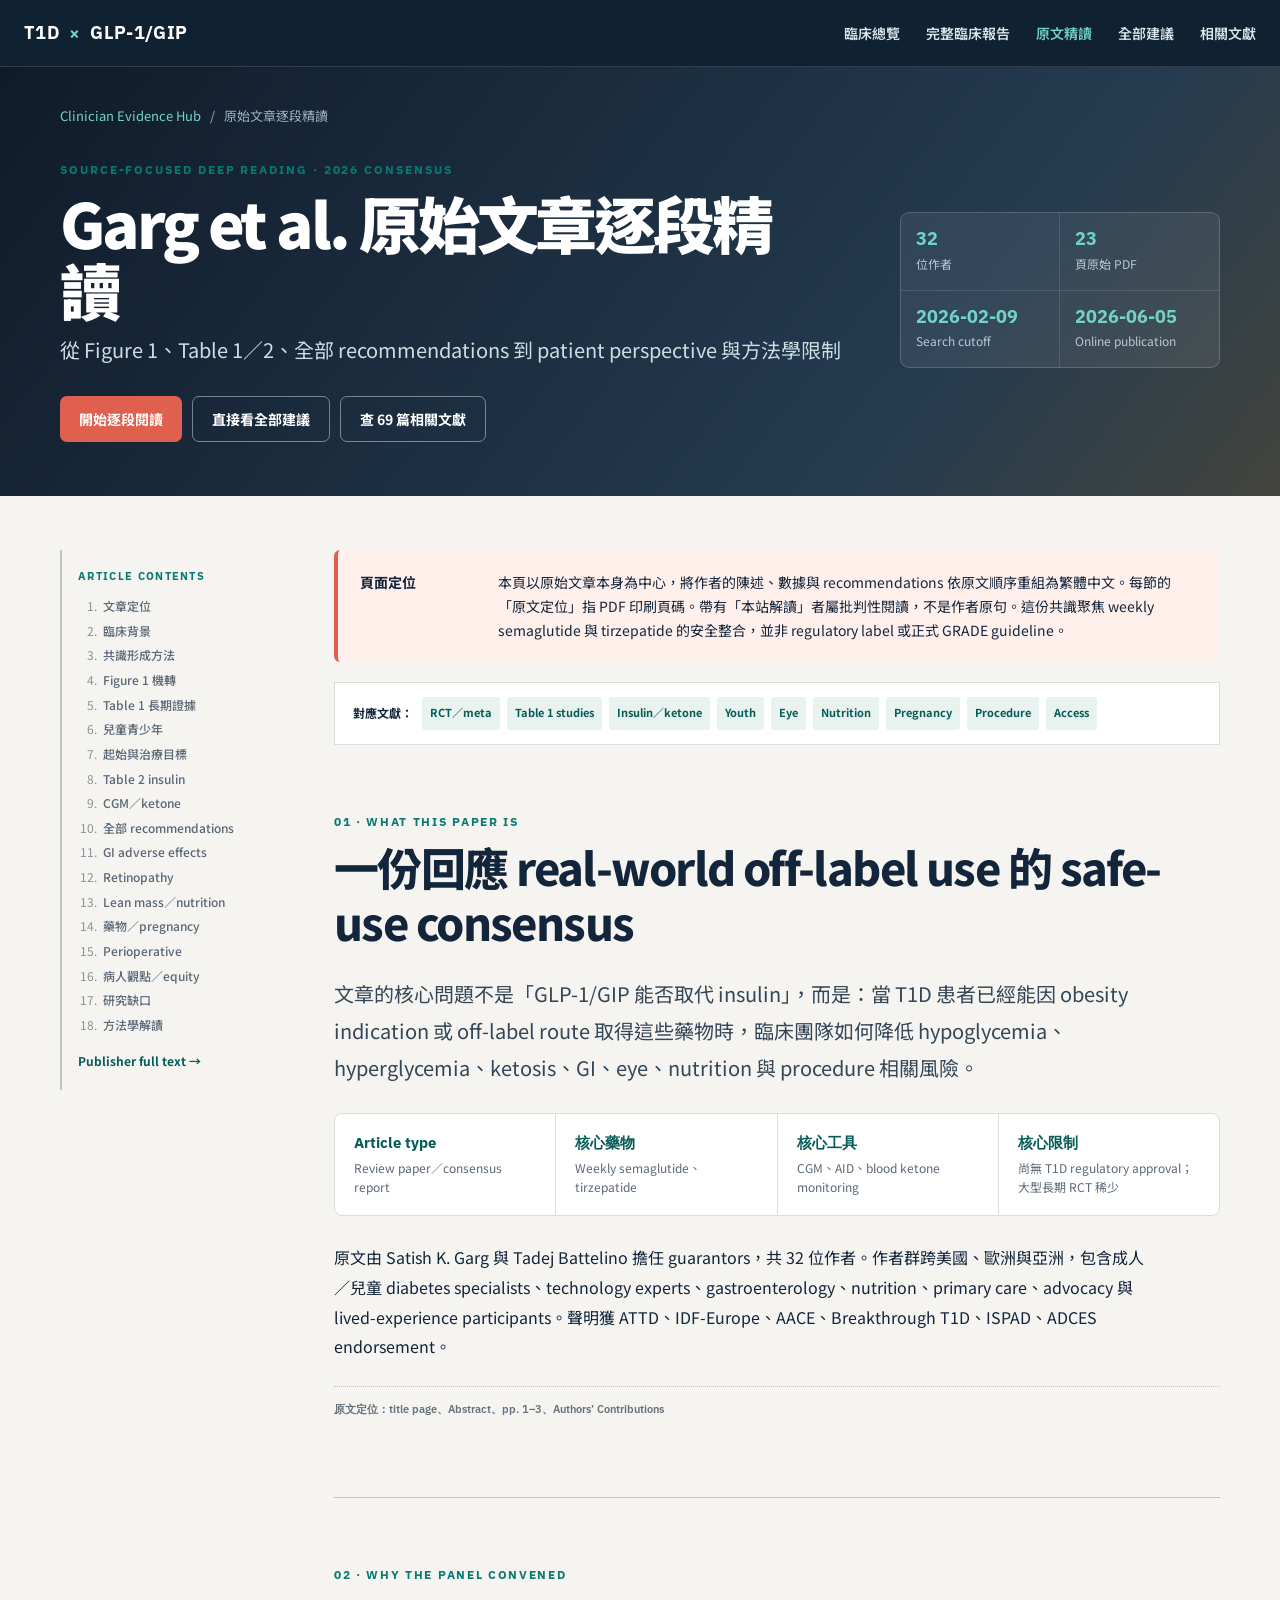
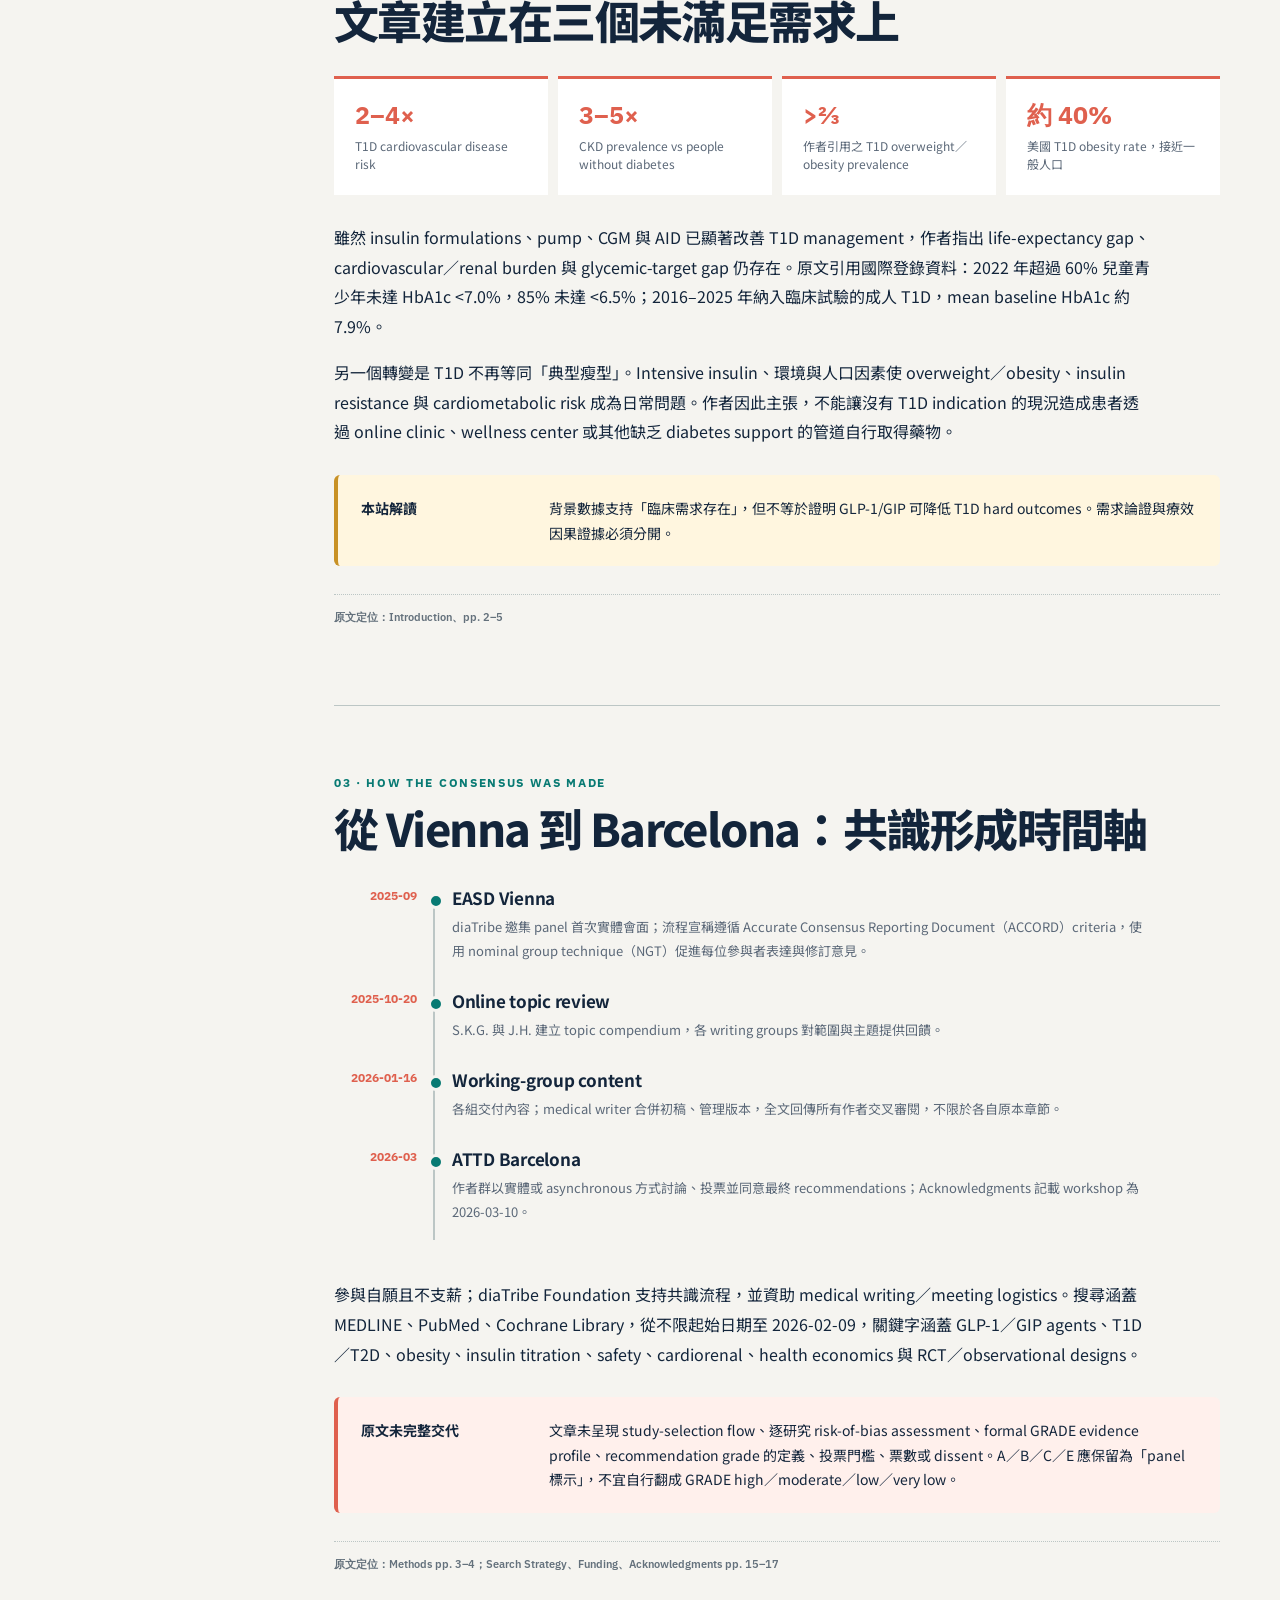
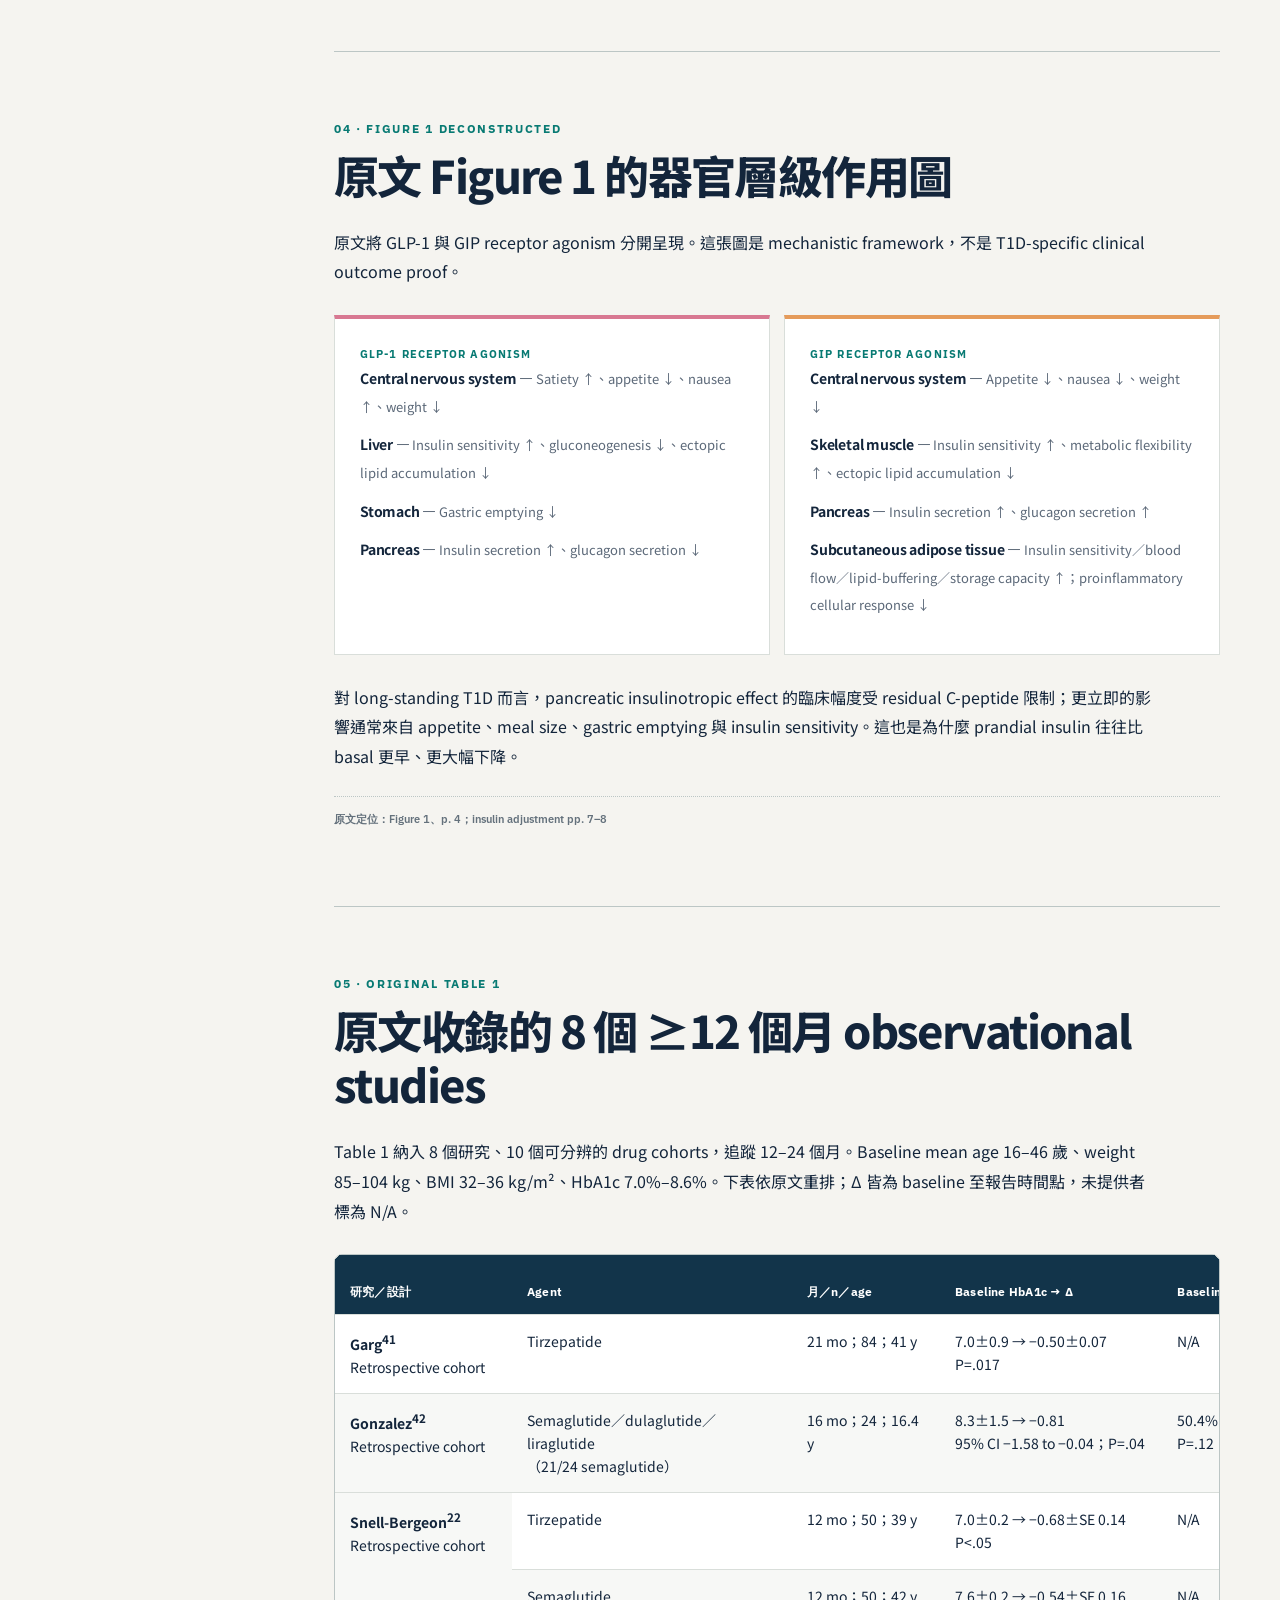
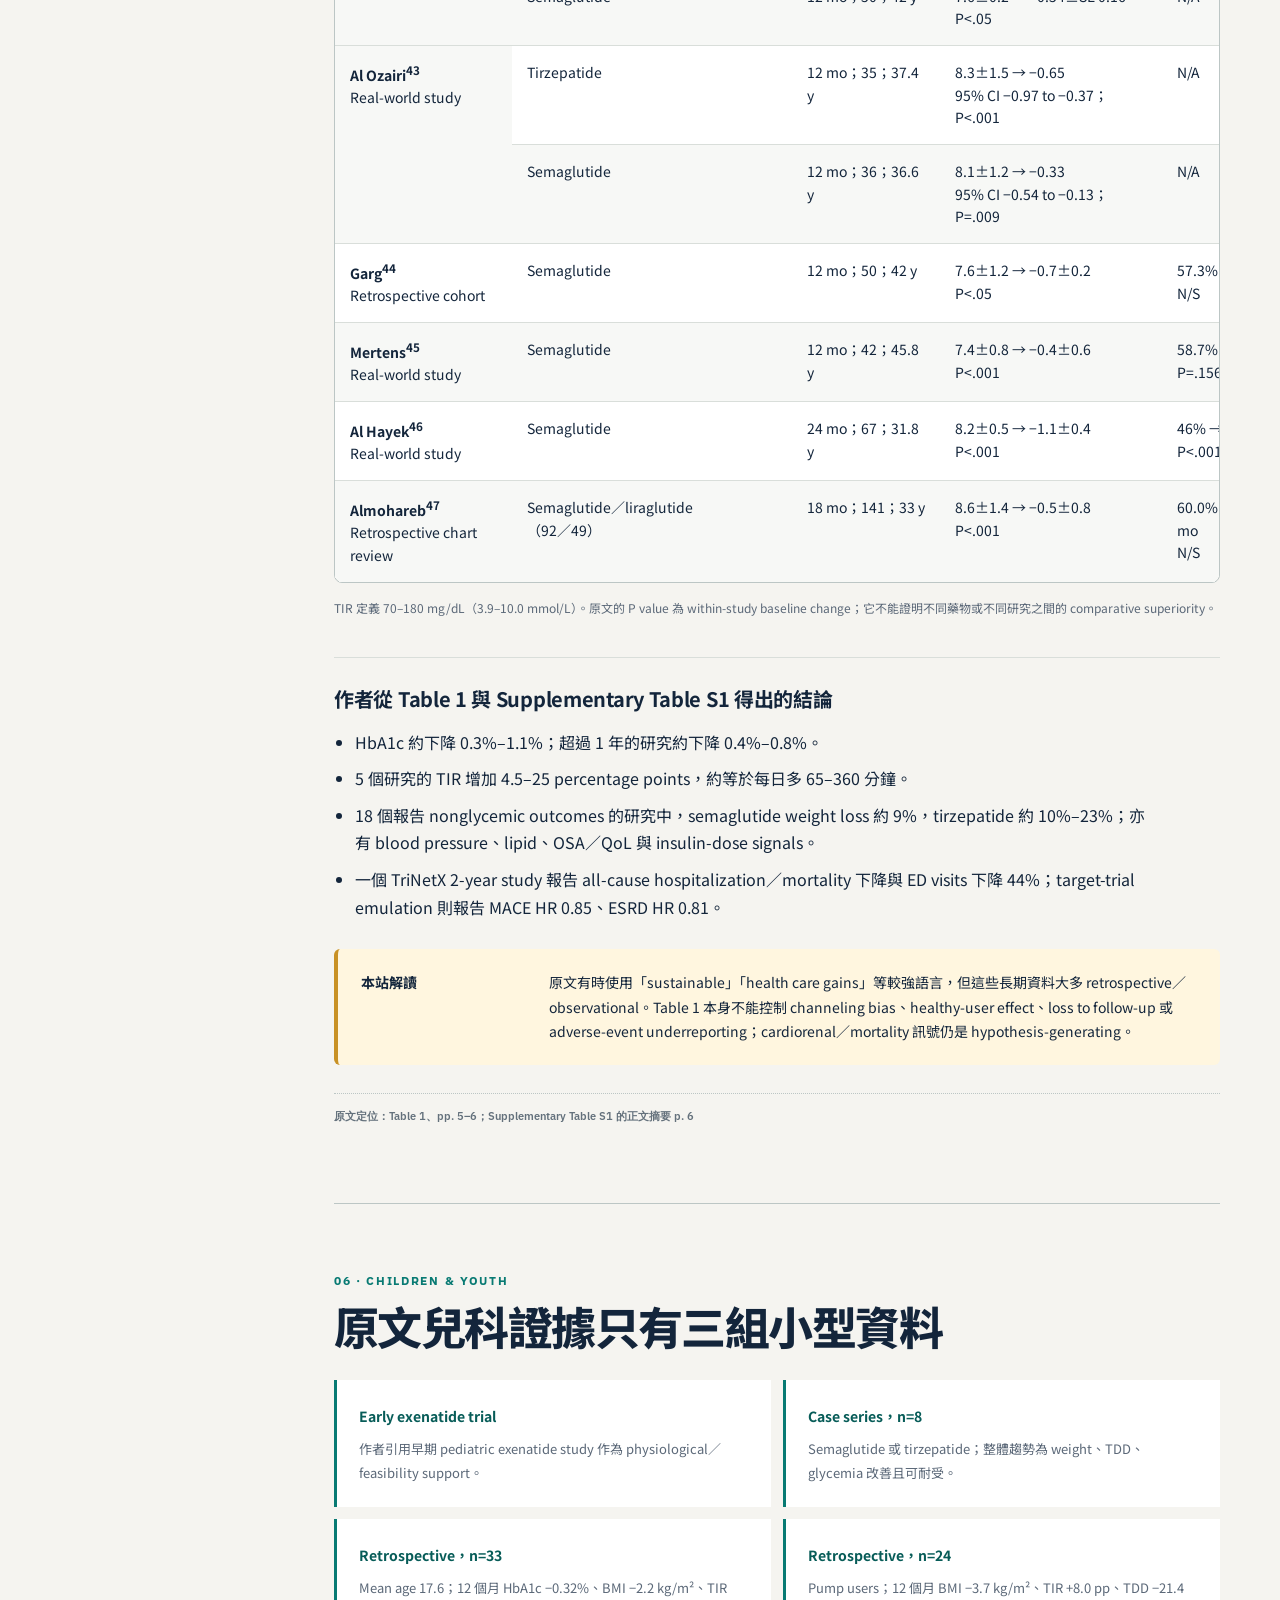
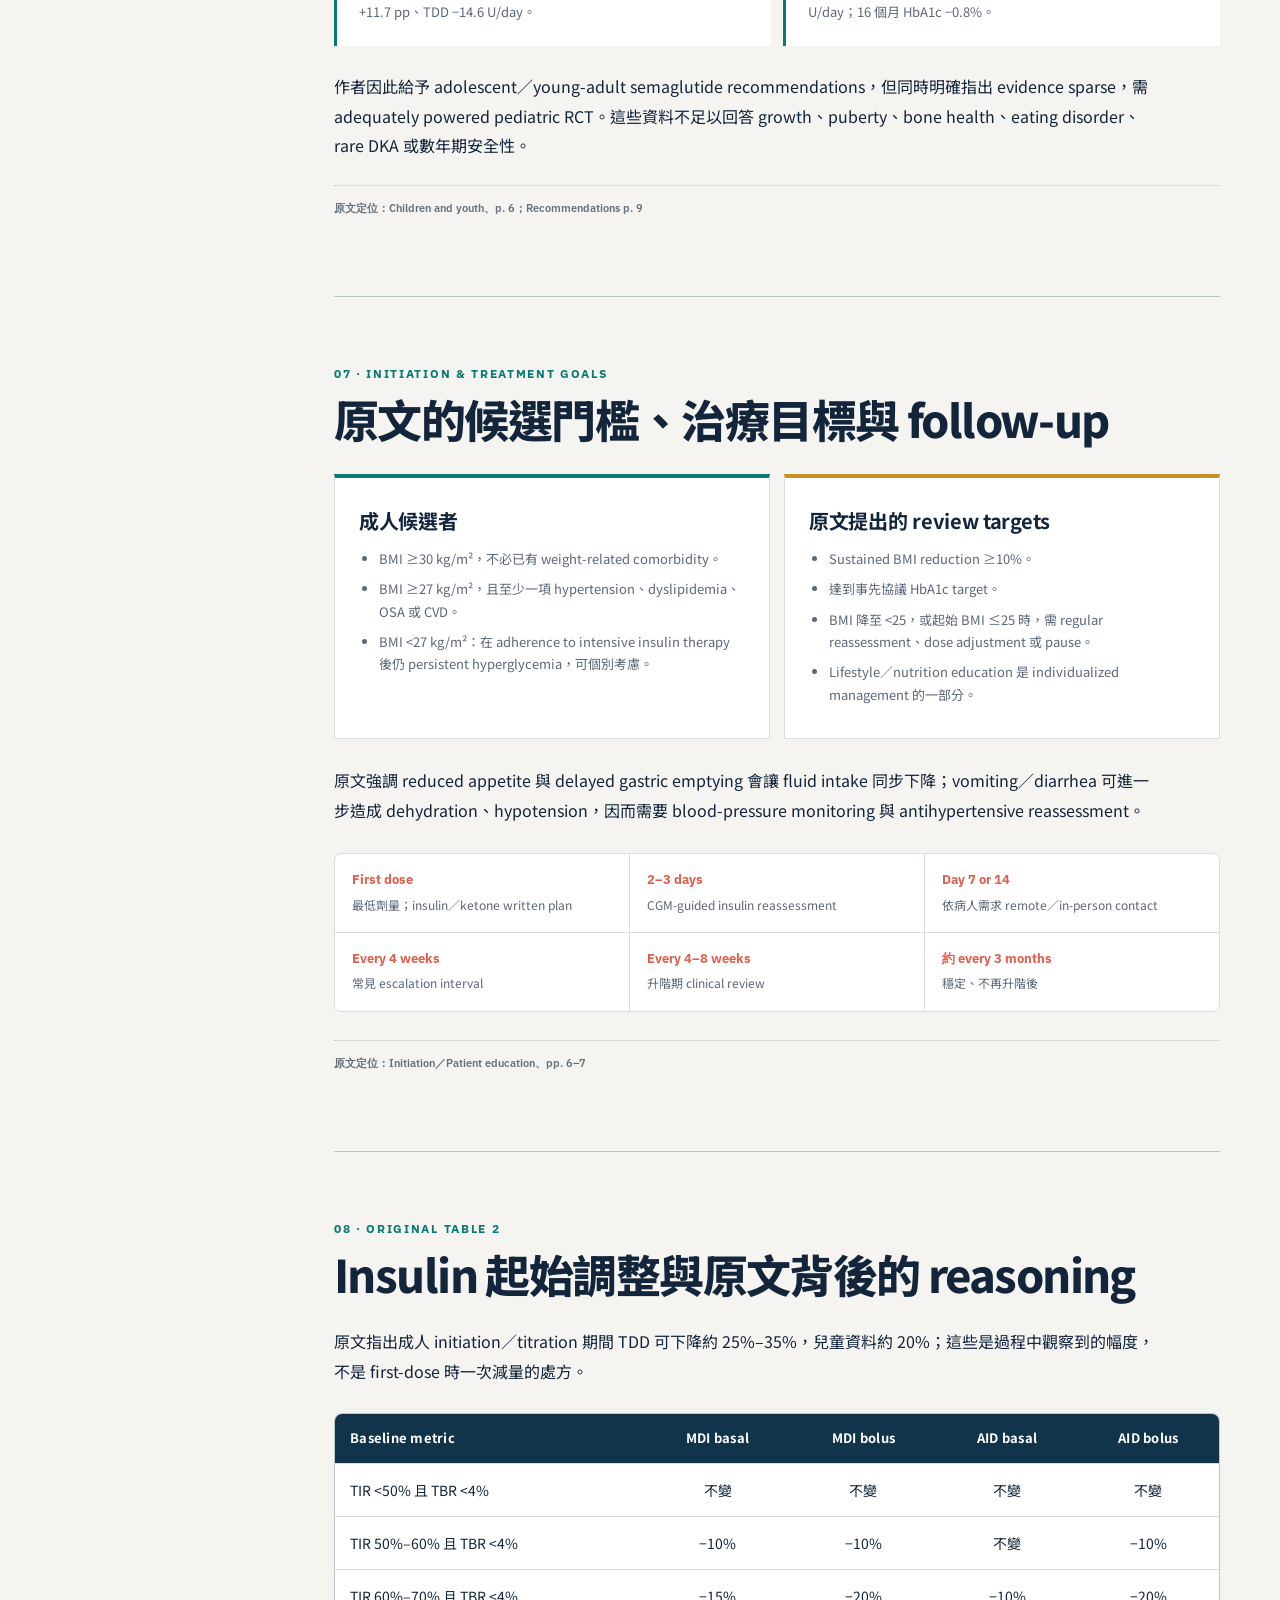
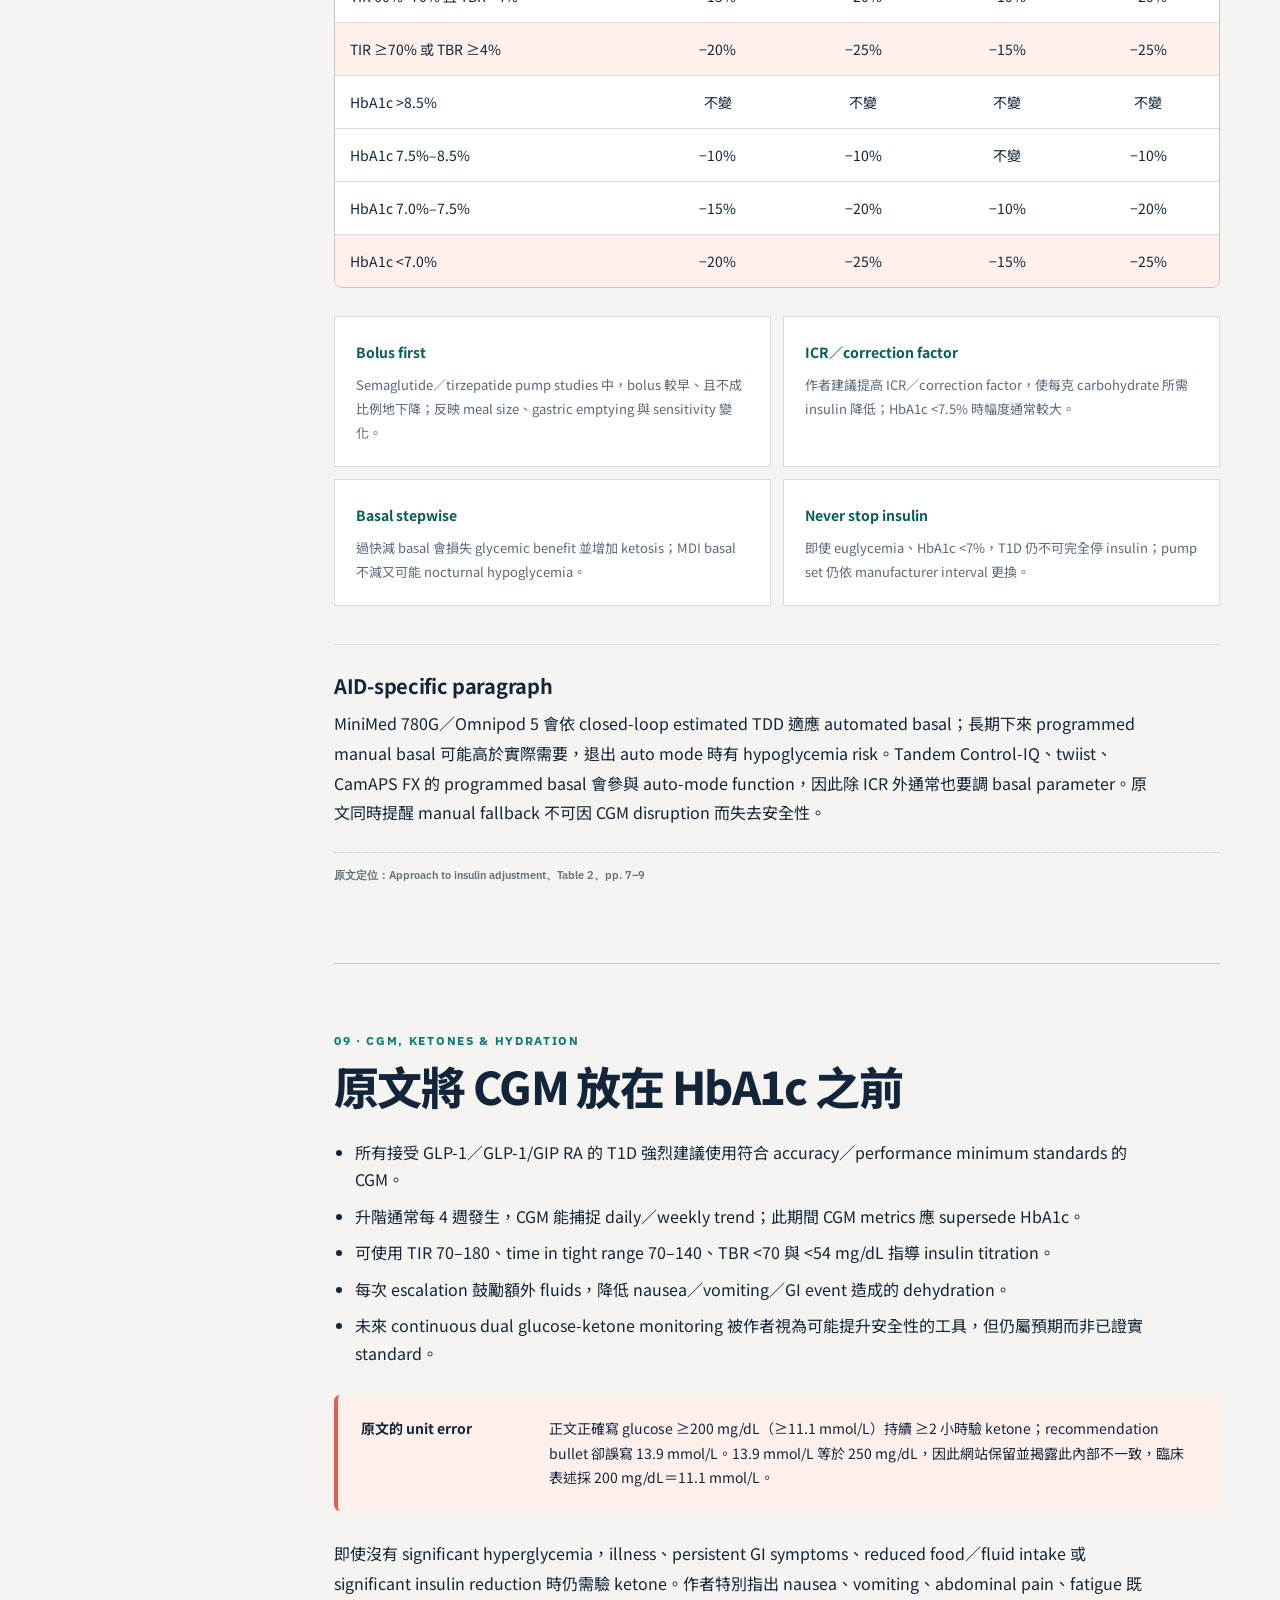
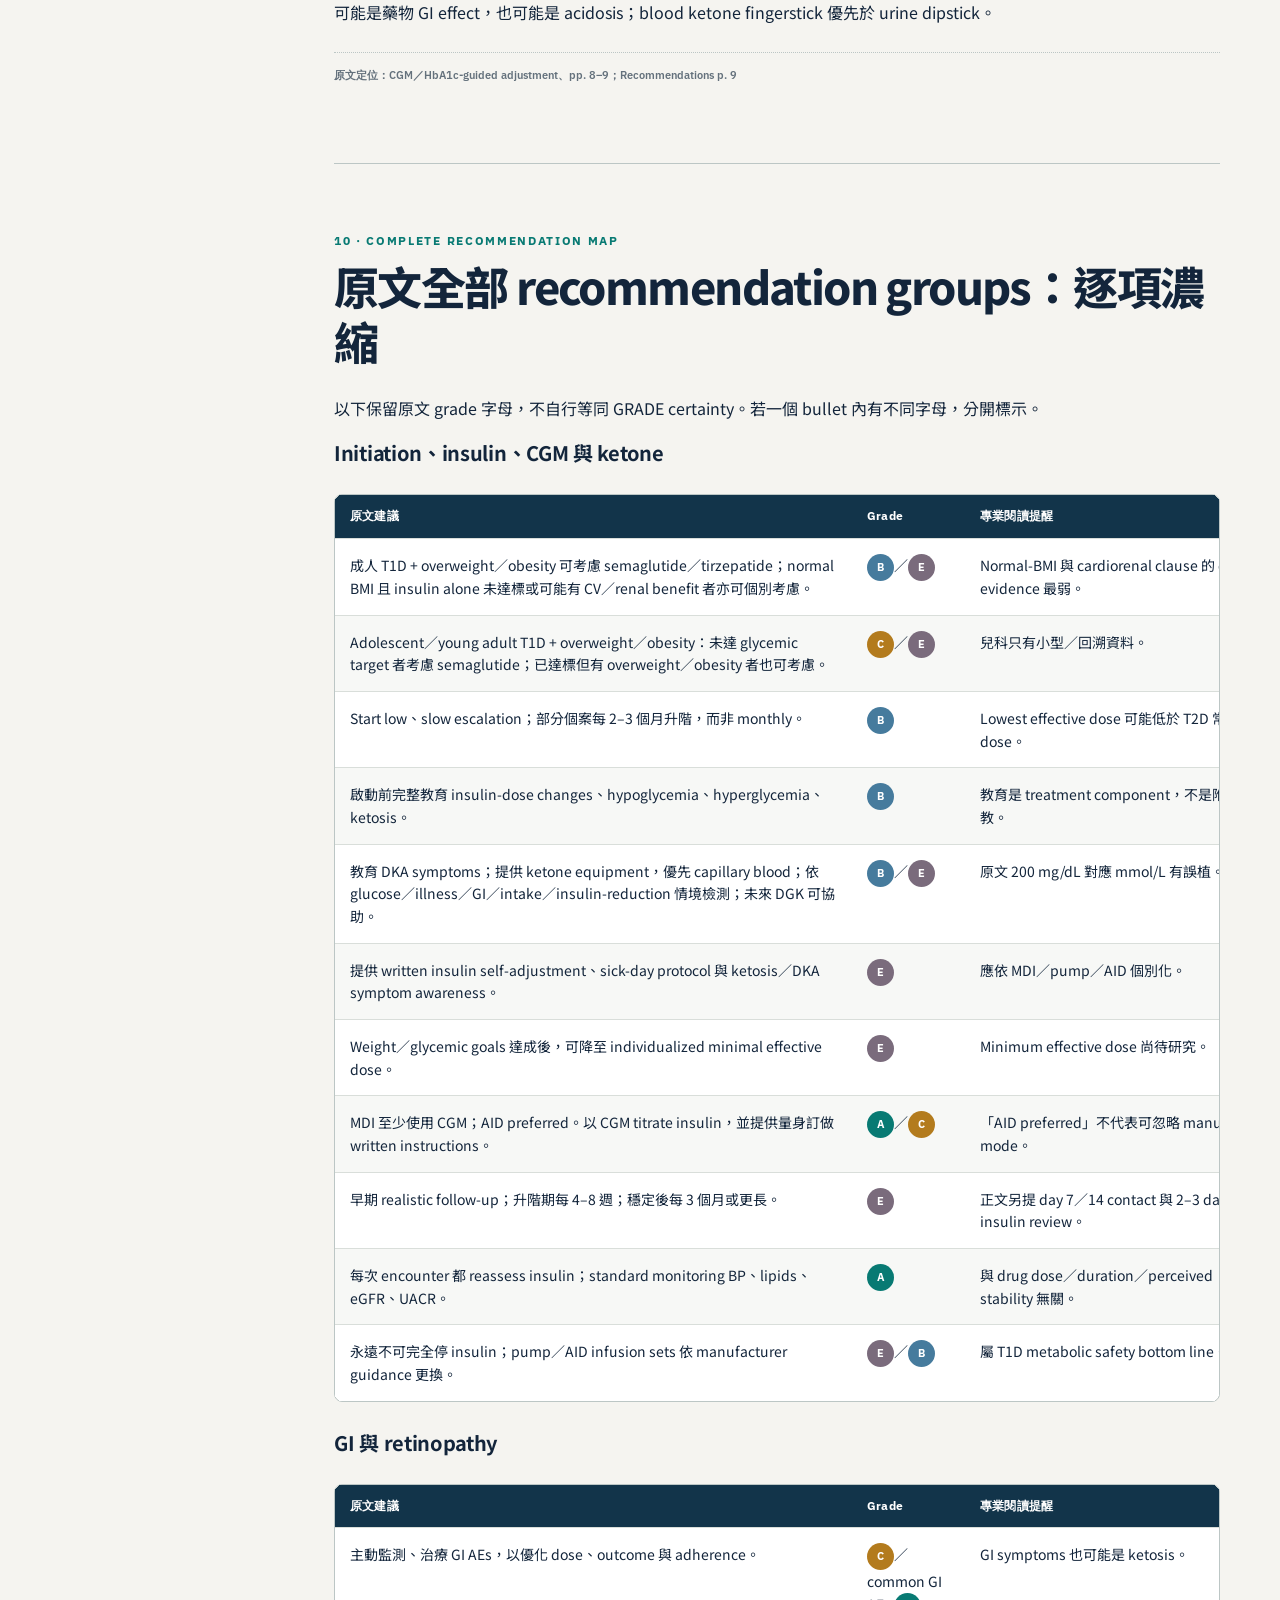
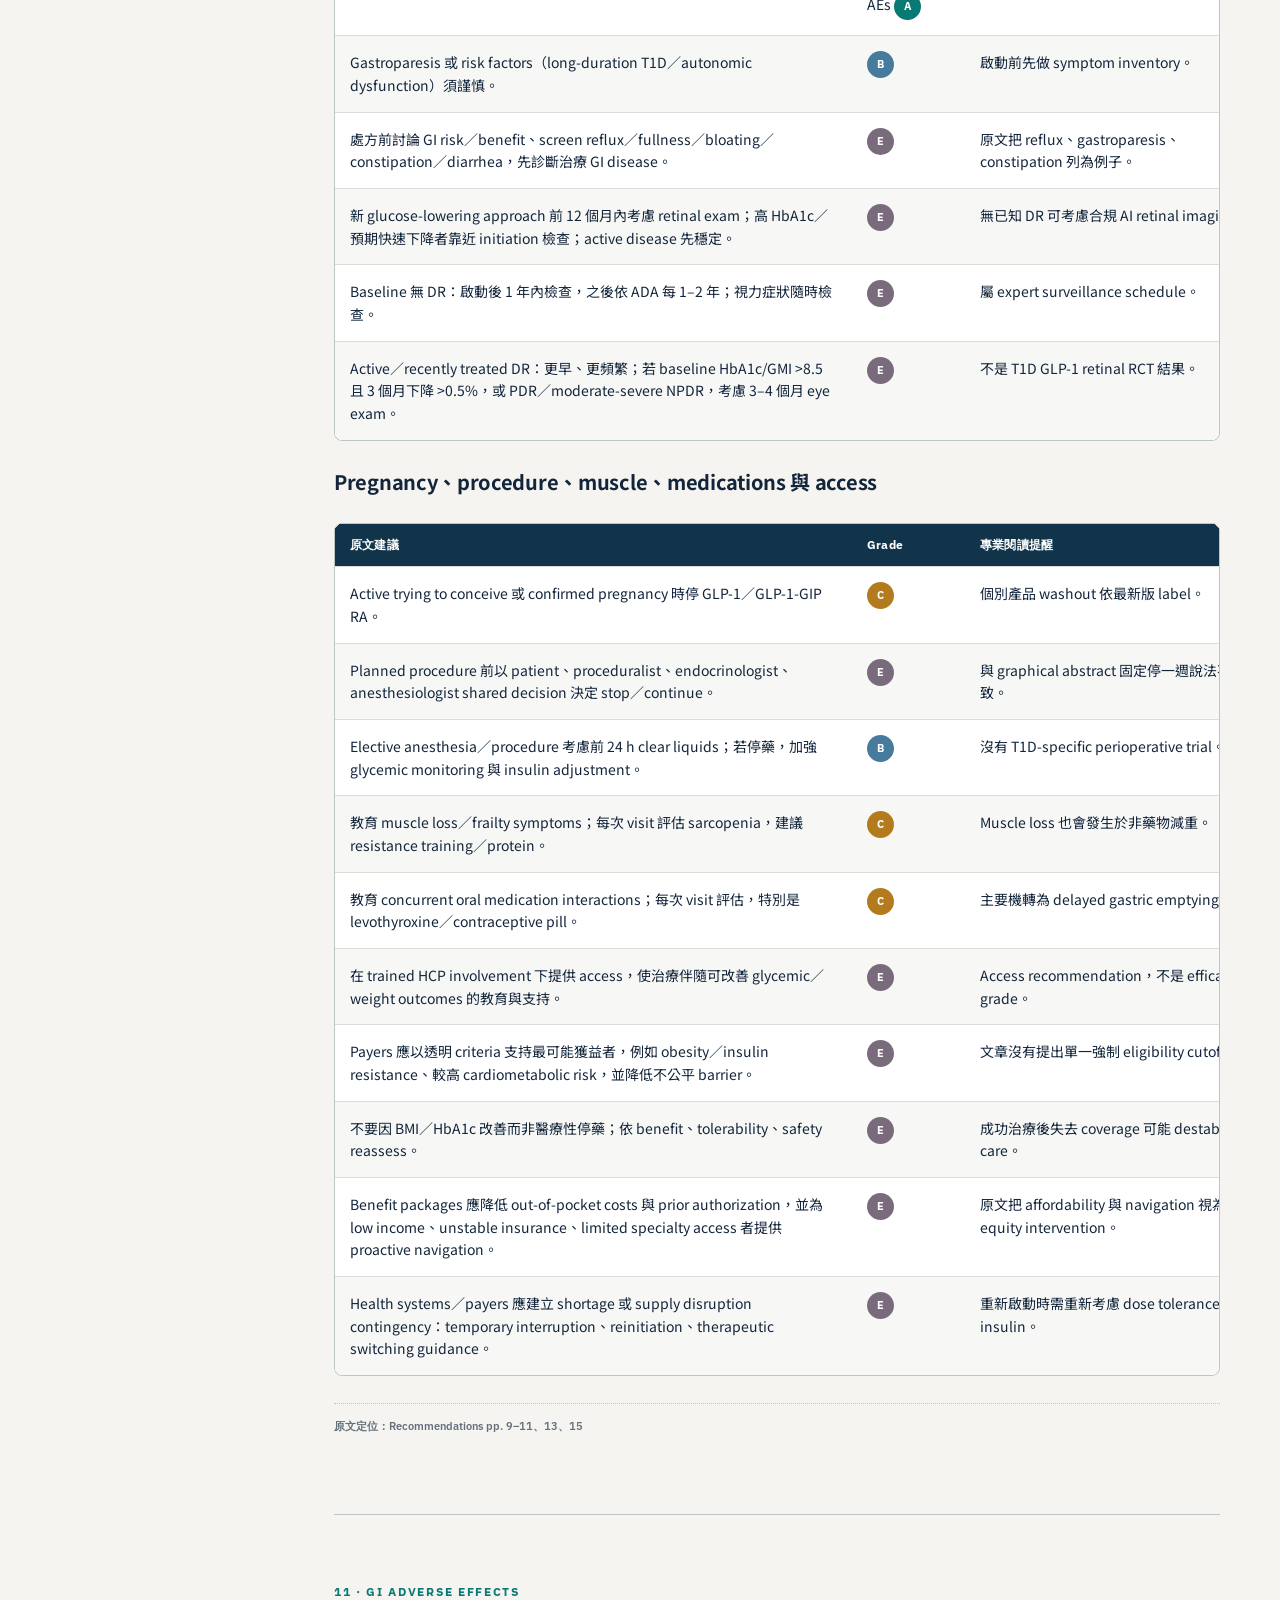
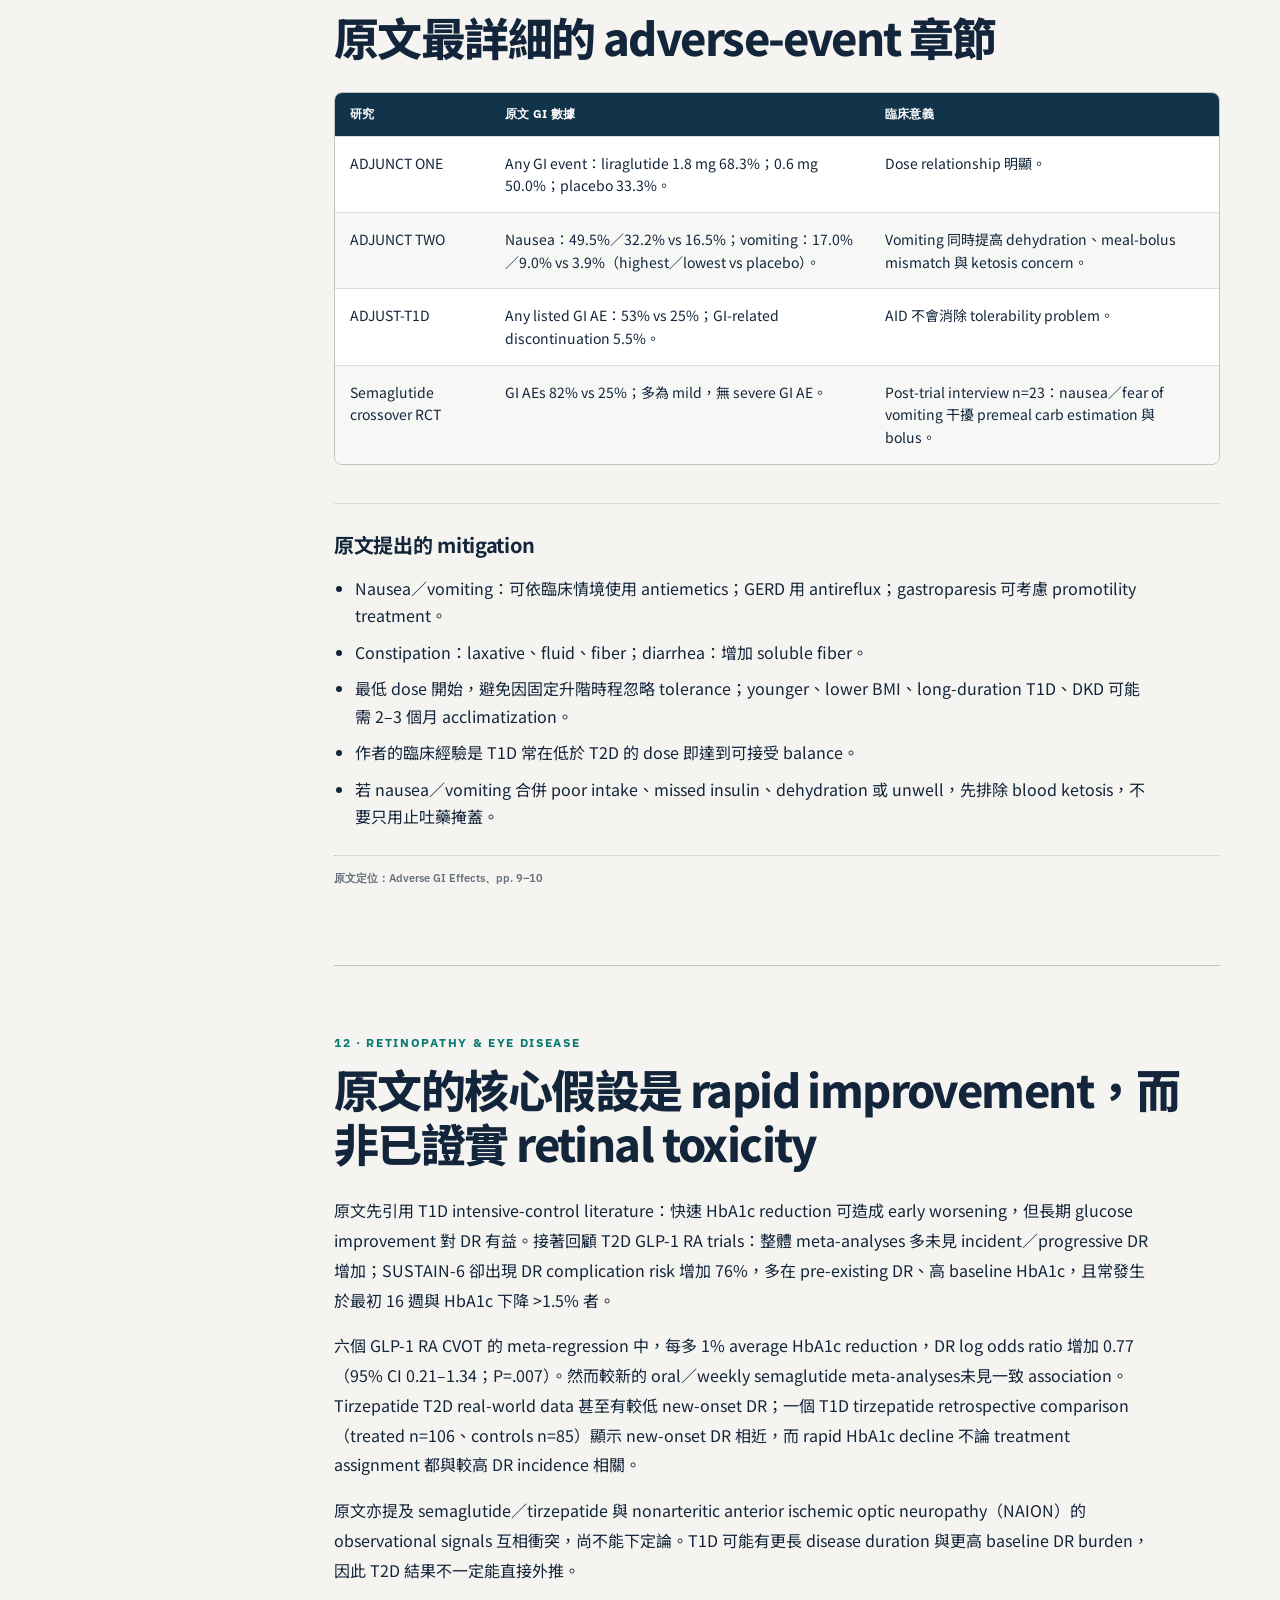
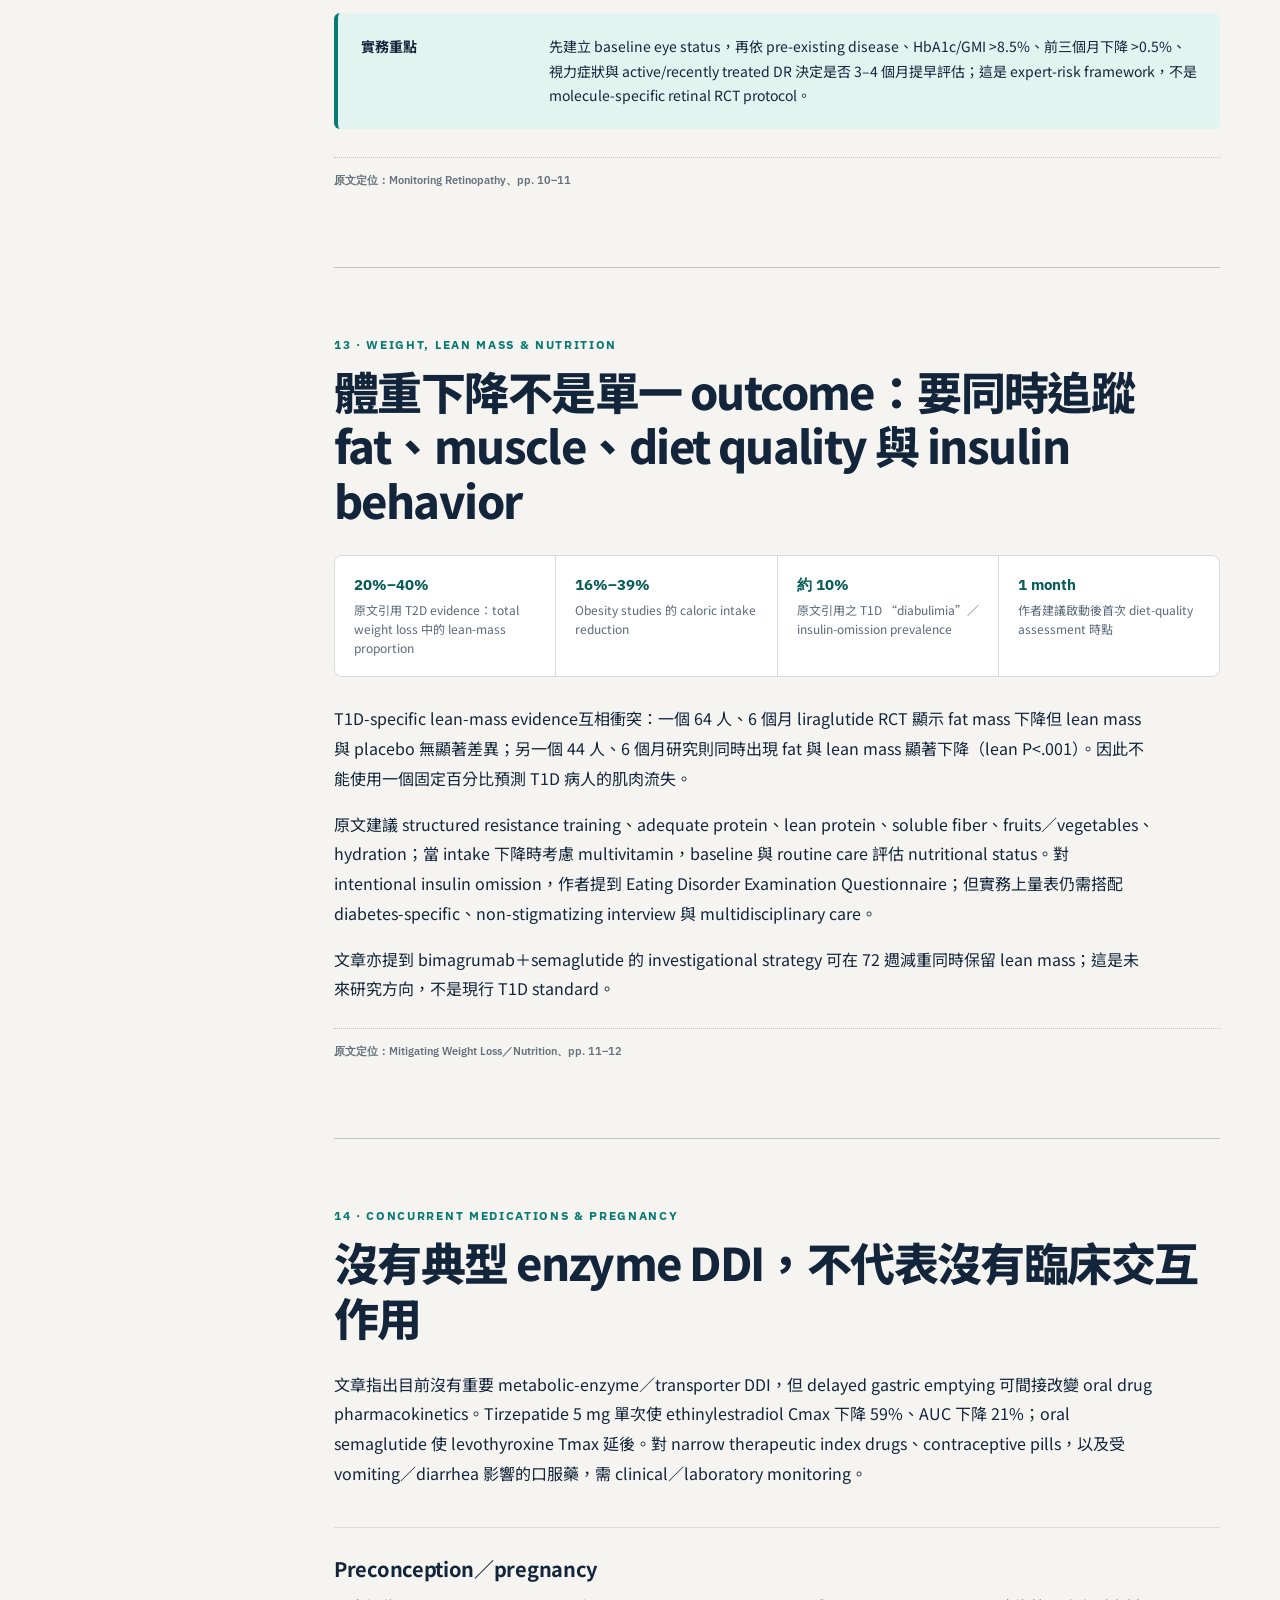
==== commit 7322dafe: "Add professional reference article library" ====
--- a/docs/original-article.html
+++ b/docs/original-article.html
@@ -13,13 +13,13 @@
 </head>
 <body class="report-page source-page">
   <a class="skip-link" href="#article-start">跳至文章精讀</a>
-  <header class="site-header"><nav class="nav wrap" aria-label="主要導覽"><a class="brand" href="index.html">T1D <span>×</span> GLP-1/GIP</a><div class="nav-links"><a href="index.html">臨床總覽</a><a href="report.html">完整臨床報告</a><a class="active" href="original-article.html" aria-current="page">原文精讀</a><a href="#recommendations">全部建議</a><a href="#critical-reading">方法學解讀</a></div></nav></header>
+  <header class="site-header"><nav class="nav wrap" aria-label="主要導覽"><a class="brand" href="index.html">T1D <span>×</span> GLP-1/GIP</a><div class="nav-links"><a href="index.html">臨床總覽</a><a href="report.html">完整臨床報告</a><a class="active" href="original-article.html" aria-current="page">原文精讀</a><a href="#recommendations">全部建議</a><a href="references.html">相關文獻</a></div></nav></header>
 
   <section class="report-hero source-hero" aria-labelledby="article-title"><div class="report-wrap">
     <p class="report-breadcrumb"><a href="index.html">Clinician Evidence Hub</a><span>/</span>原始文章逐段精讀</p>
     <div class="report-title-grid"><div><p class="kicker">SOURCE-FOCUSED DEEP READING · 2026 CONSENSUS</p><h1 id="article-title">Garg et al. 原始文章逐段精讀</h1><p class="report-subtitle">從 Figure 1、Table 1／2、全部 recommendations 到 patient perspective 與方法學限制</p></div>
       <aside class="report-meta" aria-label="文章資訊"><div><b>32</b><span>位作者</span></div><div><b>23</b><span>頁原始 PDF</span></div><div><b>2026-02-09</b><span>Search cutoff</span></div><div><b>2026-06-05</b><span>Online publication</span></div></aside></div>
-    <div class="report-actions"><a class="button primary" href="#article-start">開始逐段閱讀</a><a class="button secondary" href="#recommendations">直接看全部建議</a><a class="button secondary" href="report.html">回完整臨床報告</a></div>
+    <div class="report-actions"><a class="button primary" href="#article-start">開始逐段閱讀</a><a class="button secondary" href="#recommendations">直接看全部建議</a><a class="button secondary" href="references.html">查 69 篇相關文獻</a></div>
   </div></section>
 
   <div class="report-wrap report-layout">
@@ -29,6 +29,7 @@
 
     <main class="report-article">
       <div class="report-disclaimer"><strong>頁面定位</strong><p>本頁以原始文章本身為中心，將作者的陳述、數據與 recommendations 依原文順序重組為繁體中文。每節的「原文定位」指 PDF 印刷頁碼。帶有「本站解讀」者屬批判性閱讀，不是作者原句。這份共識聚焦 weekly semaglutide 與 tirzepatide 的安全整合，並非 regulatory label 或正式 GRADE guideline。</p></div>
+      <nav class="source-reference-path" aria-label="原文章節對應文獻"><span>對應文獻：</span><a href="references.html#efficacy">RCT／meta</a><a href="references.html#real-world">Table 1 studies</a><a href="references.html#insulin-safety">Insulin／ketone</a><a href="references.html#pediatric">Youth</a><a href="references.html#eye">Eye</a><a href="references.html#nutrition">Nutrition</a><a href="references.html#pregnancy">Pregnancy</a><a href="references.html#procedure">Procedure</a><a href="references.html#equity">Access</a></nav>
 
       <section id="article-start" class="report-section">
         <p class="chapter-number">01 · WHAT THIS PAPER IS</p><h2>一份回應 real-world off-label use 的 safe-use consensus</h2>
@@ -230,12 +231,12 @@
         <h3 class="subsection-heading">原文中應特別標記的三個問題</h3><div class="critical-points"><article><span>01</span><div><h3>Unit conversion error</h3><p>200 mg/dL 應為 11.1 mmol/L，不是 13.9 mmol/L。</p></div></article><article><span>02</span><div><h3>Perioperative inconsistency</h3><p>Graphical abstract 固定停藥語句與正文 individualized shared decision 不一致。</p></div></article><article><span>03</span><div><h3>Indirect comparative wording</h3><p>文章稱 existing studies consistently show greater insulin reduction with tirzepatide，但沒有 T1D head-to-head trial；合理表述應是跨研究的 descriptive signal，而非 comparative causality。</p></div></article></div>
         <h3 class="subsection-heading">COI 與 funding</h3><p>Consensus activities 由 diaTribe Foundation 資助；Robert Brines／Bite Medical Consulting 支援彙整、版本與 workshop documentation。多位作者揭露與 Novo Nordisk、Eli Lilly、Medtronic、Dexcom、Abbott、Insulet、Tandem 等藥品／device companies 的研究、顧問、演講或 travel 關係。COI 不會自動使 recommendations 無效，但在 evidence 不成熟時，更需要透明區分 direct data、expert judgment 與 advocacy／access position。</p>
         <div class="report-conclusion source-conclusion"><p class="chapter-number">SOURCE-BASED BOTTOM LINE</p><h2>原始文章真正提供的是一套風險管理語言。</h2><p>它沒有證明所有 T1D 都應接受 incretin therapy；它提供的是：在既有使用無法忽視的現實下，如何選人、如何慢速升階、如何調 insulin、何時驗 ketone、如何監測 eye／nutrition，以及如何避免 access disruption 讓病人更危險。</p></div>
-        <div class="source-links"><a href="https://doi.org/10.1177/15209156261449879"><b>Publisher full text</b><span>原始文章與 supplementary material</span></a><a href="https://pubmed.ncbi.nlm.nih.gov/42246488/"><b>PubMed record</b><span>Bibliographic record／abstract</span></a><a href="report.html"><b>回到完整臨床報告</b><span>整合外部 RCT、guidelines、regulatory 與 annotated references</span></a></div>
+        <div class="source-links"><a href="https://doi.org/10.1177/15209156261449879"><b>Publisher full text</b><span>原始文章與 supplementary material</span></a><a href="https://pubmed.ncbi.nlm.nih.gov/42246488/"><b>PubMed record</b><span>Bibliographic record／abstract</span></a><a href="references.html"><b>相關文獻資料庫</b><span>69 篇研究、guidelines 與專業資源</span></a><a href="report.html"><b>完整臨床報告</b><span>整合實作、QA 與外部證據</span></a></div>
         <p class="source-locator">原文定位：Strengths and Limitations、Disclosures、Funding、pp. 15–17</p>
       </section>
     </main>
   </div>
 
-  <footer><div class="report-wrap report-footer"><div><strong>T1D × GLP-1/GIP Clinician Evidence Hub</strong><p>原始文章逐段精讀 · Evidence cutoff 2026-09-14 · 專業教育用途。</p></div><div><a href="index.html">臨床總覽</a><a href="report.html">完整報告</a><a href="#recommendations">全部建議</a><a href="#article-start">回到開頭</a></div></div></footer>
+  <footer><div class="report-wrap report-footer"><div><strong>T1D × GLP-1/GIP Clinician Evidence Hub</strong><p>原始文章逐段精讀 · Evidence cutoff 2026-09-14 · 專業教育用途。</p></div><div><a href="index.html">臨床總覽</a><a href="report.html">完整報告</a><a href="references.html">相關文獻庫</a><a href="#recommendations">全部建議</a><a href="#article-start">回到開頭</a></div></div></footer>
 </body>
 </html>
--- a/docs/assets/report.css
+++ b/docs/assets/report.css
@@ -270,11 +270,73 @@
 .research-agenda b { font-size: 14px; }
 .research-agenda span { margin-top: 5px; color: var(--muted); font-size: 12px; }
 .source-conclusion { margin-top: 38px; padding: 35px; }
-.source-links { display: grid; grid-template-columns: repeat(3, 1fr); gap: 10px; margin-top: 28px; }
+.source-links { display: grid; grid-template-columns: repeat(4, 1fr); gap: 10px; margin-top: 28px; }
 .source-links a { padding: 18px; border: 1px solid var(--line); background: #fff; text-decoration: none; }
 .source-links b, .source-links span { display: block; }
 .source-links b { color: var(--ink); font-size: 14px; }
 .source-links span { margin-top: 5px; color: var(--muted); font-size: 12px; }
+.source-reference-path { display: flex; flex-wrap: wrap; gap: 7px; margin: 20px 0 0; padding: 14px 16px; border: 1px solid var(--line); background: #fff; }
+.source-reference-path span { padding: 6px 2px; color: var(--ink); font-size: 12px; font-weight: 700; }
+.source-reference-path a { padding: 6px 8px; border-radius: 3px; color: var(--teal-dark); background: #e8f2ef; font-size: 11px; font-weight: 700; text-decoration: none; }
+
+/* Reference library */
+.library-page { background: #f5f4f0; }
+.library-main { padding-block: 66px 90px; }
+.library-intro { max-width: 1040px; }
+.library-intro h1 { max-width: 850px; margin: 8px 0 18px; color: var(--ink); font-size: clamp(46px, 7vw, 82px); line-height: .98; letter-spacing: -.05em; }
+.library-intro > p:not(.kicker) { max-width: 850px; margin: 0; color: var(--muted); font-size: 17px; line-height: 1.9; }
+.library-stats { display: grid; grid-template-columns: repeat(4, 1fr); gap: 1px; overflow: hidden; margin-top: 36px; border: 1px solid var(--line); border-radius: 8px; background: var(--line); }
+.library-stats div { min-height: 94px; padding: 18px 20px; background: #fff; }
+.library-stats b, .library-stats span { display: block; }
+.library-stats b { color: var(--teal-dark); font: 700 25px/1.15 "IBM Plex Sans", sans-serif; }
+.library-stats span { margin-top: 7px; color: var(--muted); font-size: 12px; }
+.library-controls { margin-top: 38px; padding: 26px; border: 1px solid #cbd8d4; border-radius: 10px; background: #edf5f2; box-shadow: 0 16px 42px rgba(27, 50, 52, .06); }
+.control-heading { display: flex; align-items: flex-end; justify-content: space-between; gap: 20px; }
+.control-heading h2 { margin: 3px 0 0; font-size: 24px; }
+.control-heading button { padding: 9px 13px; border: 1px solid var(--teal); border-radius: 5px; color: var(--teal-dark); background: transparent; font: 600 12px/1.2 "Noto Sans TC", sans-serif; cursor: pointer; }
+.control-heading button:hover, .control-heading button:focus-visible { color: #fff; background: var(--teal-dark); }
+.filter-grid { display: grid; grid-template-columns: 1.6fr repeat(3, 1fr); gap: 12px; margin-top: 19px; }
+.filter-grid label span { display: block; margin-bottom: 7px; color: var(--ink); font-size: 12px; font-weight: 700; }
+.filter-grid input, .filter-grid select { width: 100%; min-height: 45px; padding: 9px 11px; border: 1px solid #b8cac5; border-radius: 5px; color: var(--ink); background: #fff; font: 500 13px/1.4 "Noto Sans TC", sans-serif; }
+.filter-grid input:focus, .filter-grid select:focus { outline: 3px solid rgba(10, 121, 113, .16); border-color: var(--teal); }
+.filter-status { margin: 14px 0 0; color: var(--teal-dark); font-size: 12px; font-weight: 700; }
+.library-reading-note { display: grid; grid-template-columns: repeat(3, 1fr); gap: 12px; margin-top: 18px; }
+.library-reading-note > div { padding: 17px 18px; border: 1px solid var(--line); background: rgba(255, 255, 255, .72); }
+.library-reading-note p { margin: 8px 0 0; color: var(--muted); font-size: 12px; line-height: 1.65; }
+.library-badge { display: inline-block; padding: 4px 7px; border-radius: 3px; font: 700 10px/1.1 "IBM Plex Sans", sans-serif; letter-spacing: .05em; }
+.library-badge.direct { color: #09645f; background: #d9efeb; }
+.library-badge.indirect { color: #8b5914; background: #f4e7ca; }
+.library-badge.guidance { color: #5f5265; background: #e9e2eb; }
+.library-badge.ongoing { color: #805064; background: #f2dde5; }
+#library-groups { margin-top: 46px; }
+.reference-group { padding: 54px 0; border-top: 1px solid var(--line-dark); }
+.group-heading { display: grid; grid-template-columns: minmax(240px, .8fr) minmax(300px, 1.2fr); column-gap: 40px; margin-bottom: 25px; }
+.group-heading .chapter-number { grid-column: 1 / -1; }
+.group-heading h2 { margin: 6px 0 0; font-size: clamp(27px, 3.3vw, 42px); line-height: 1.12; letter-spacing: -.025em; }
+.group-heading > p:last-child { margin: 8px 0 0; color: var(--muted); font-size: 14px; line-height: 1.75; }
+.reference-cards { display: grid; grid-template-columns: 1fr 1fr; gap: 12px; margin: 0; padding: 0; list-style: none; }
+.reference-record { min-width: 0; }
+.reference-record[hidden], .reference-group[hidden] { display: none !important; }
+.reference-record article { display: flex; height: 100%; min-height: 330px; flex-direction: column; padding: 23px; border: 1px solid var(--line); border-top: 3px solid var(--teal); background: #fff; }
+.reference-record[data-directness="indirect"] article { border-top-color: var(--gold); }
+.reference-record[data-directness="guidance"] article { border-top-color: #8c7892; }
+.reference-record[data-directness="ongoing"] article { border-top-color: var(--coral); }
+.reference-topline { display: flex; align-items: center; justify-content: space-between; gap: 12px; margin-bottom: 14px; }
+.reference-topline > span:last-child { color: var(--muted); font: 600 10px/1.2 "IBM Plex Sans", sans-serif; letter-spacing: .04em; text-transform: uppercase; }
+.reference-record h3 { margin: 0; color: var(--ink); font-size: 16px; line-height: 1.55; }
+.reference-record p { margin: 10px 0 0; color: #475456; font-size: 13px; line-height: 1.72; }
+.reference-record .citation-line { color: #6a7677; font-size: 12px; }
+.reference-record p b { color: var(--ink); }
+.reference-links { display: flex; flex-wrap: wrap; gap: 7px; margin-top: auto; padding-top: 19px; }
+.reference-links a { padding: 7px 9px; border: 1px solid #c6d0ce; border-radius: 4px; color: var(--teal-dark); background: #f8fbfa; font-size: 11px; font-weight: 700; text-decoration: none; }
+.reference-links a:hover, .reference-links a:focus-visible { border-color: var(--teal); background: #e5f2ef; }
+.reference-links a.open-link::before { content: "↗ "; }
+.library-empty { margin: 45px 0; padding: 45px; border: 1px dashed #aab9b6; text-align: center; background: #fff; }
+.library-empty h2 { margin: 0; font-size: 24px; }
+.library-empty p { margin: 8px 0 0; color: var(--muted); }
+.library-method { margin-top: 50px; padding-top: 48px; border-top: 1px solid var(--line-dark); }
+.library-method > h2 { margin: 5px 0 20px; font-size: 34px; }
+.library-method > p:last-child { max-width: 850px; color: var(--muted); font-size: 13px; }
 
 @media (max-width: 960px) {
   .report-title-grid { grid-template-columns: 1fr; gap: 28px; }
@@ -288,6 +350,7 @@
   .causal-chain div { min-height: 0; }
   .source-page .report-layout { grid-template-columns: 1fr; }
   .source-facts, .fact-grid, .data-strip { grid-template-columns: 1fr 1fr; }
+  .filter-grid { grid-template-columns: 1fr 1fr; }
 }
 
 @media (max-width: 700px) {
@@ -307,6 +370,12 @@
   .professional-qa details > div { padding-left: 4px; padding-right: 4px; }
   .organ-map, .pediatric-evidence, .decision-grid, .reasoning-list, .research-agenda, .source-links { grid-template-columns: 1fr; }
   .followup-band { grid-template-columns: 1fr 1fr; }
+  .library-main { padding-block: 42px 65px; }
+  .library-stats, .library-reading-note, .reference-cards, .group-heading { grid-template-columns: 1fr; }
+  .library-stats { grid-template-columns: 1fr 1fr; }
+  .group-heading .chapter-number { grid-column: auto; }
+  .group-heading { gap: 7px; }
+  .reference-record article { min-height: 0; }
 }
 
 @media (max-width: 430px) {
@@ -320,10 +389,13 @@
   .source-timeline li { grid-template-columns: 1fr; gap: 4px; padding-left: 34px; }
   .source-timeline li::before { left: 7px; }
   .source-timeline time { text-align: left; }
+  .filter-grid, .library-stats { grid-template-columns: 1fr; }
+  .library-controls { padding: 20px 17px; }
+  .control-heading { align-items: flex-start; flex-direction: column; }
 }
 
 @media print {
-  .site-header, .report-actions, .report-toc, .report-footer { display: none !important; }
+  .site-header, .report-actions, .report-toc, .report-footer, .library-controls { display: none !important; }
   .report-page { color: #000; background: #fff; }
   .report-hero { color: #000; background: #fff; border-bottom: 2px solid #000; }
   .report-hero .report-wrap { padding-block: 20px; }
